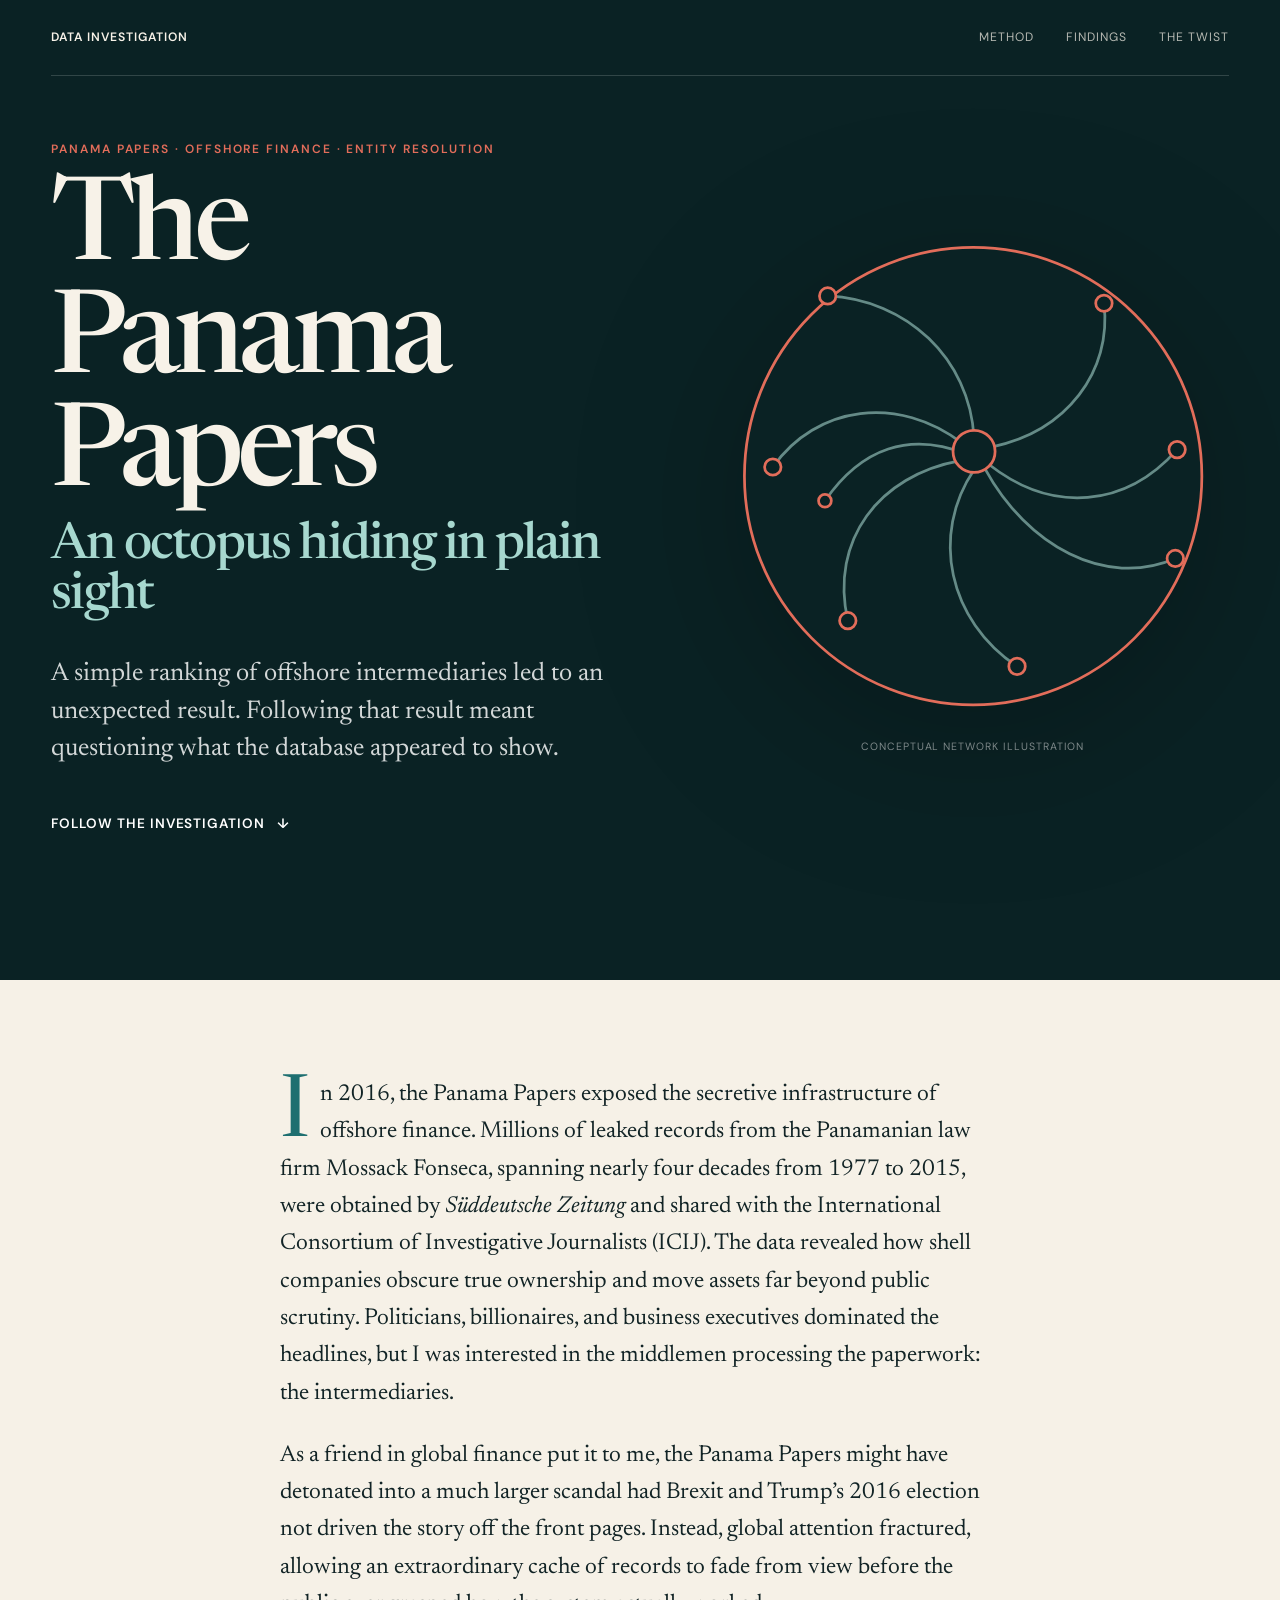
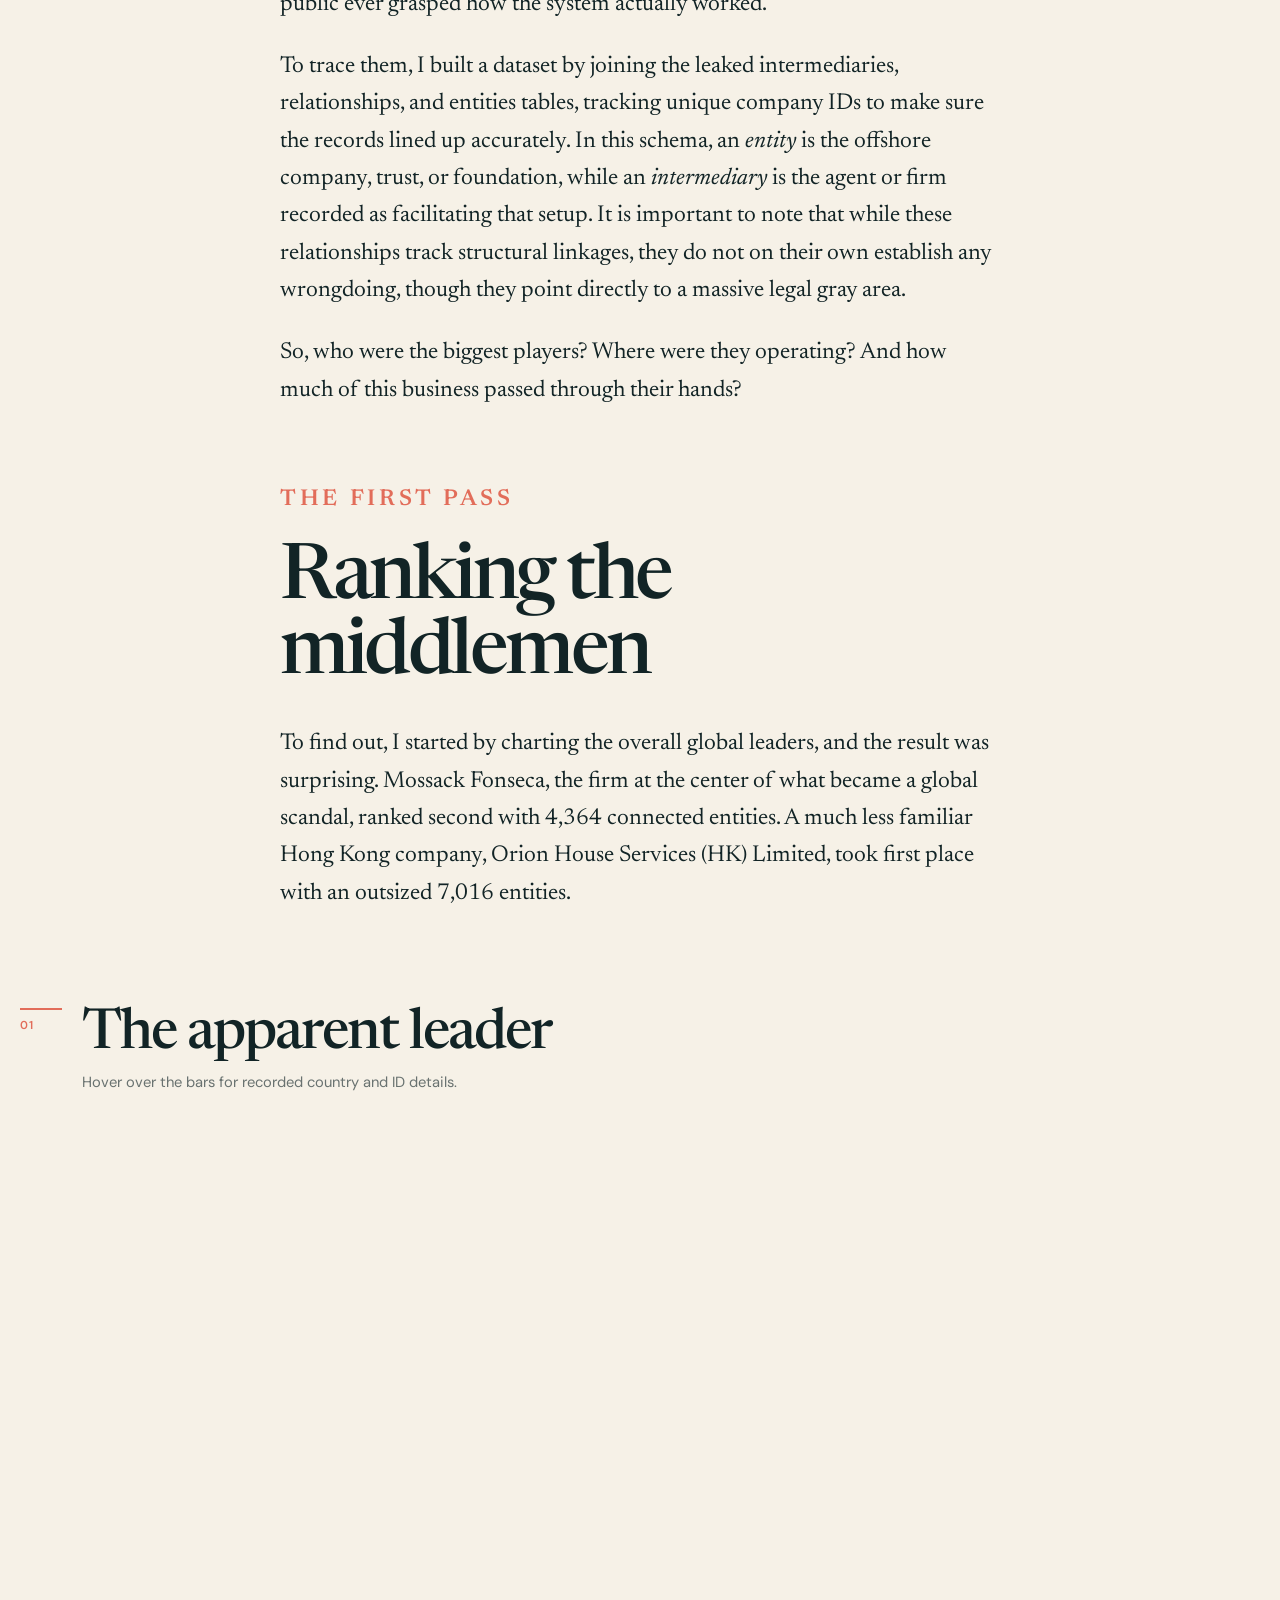
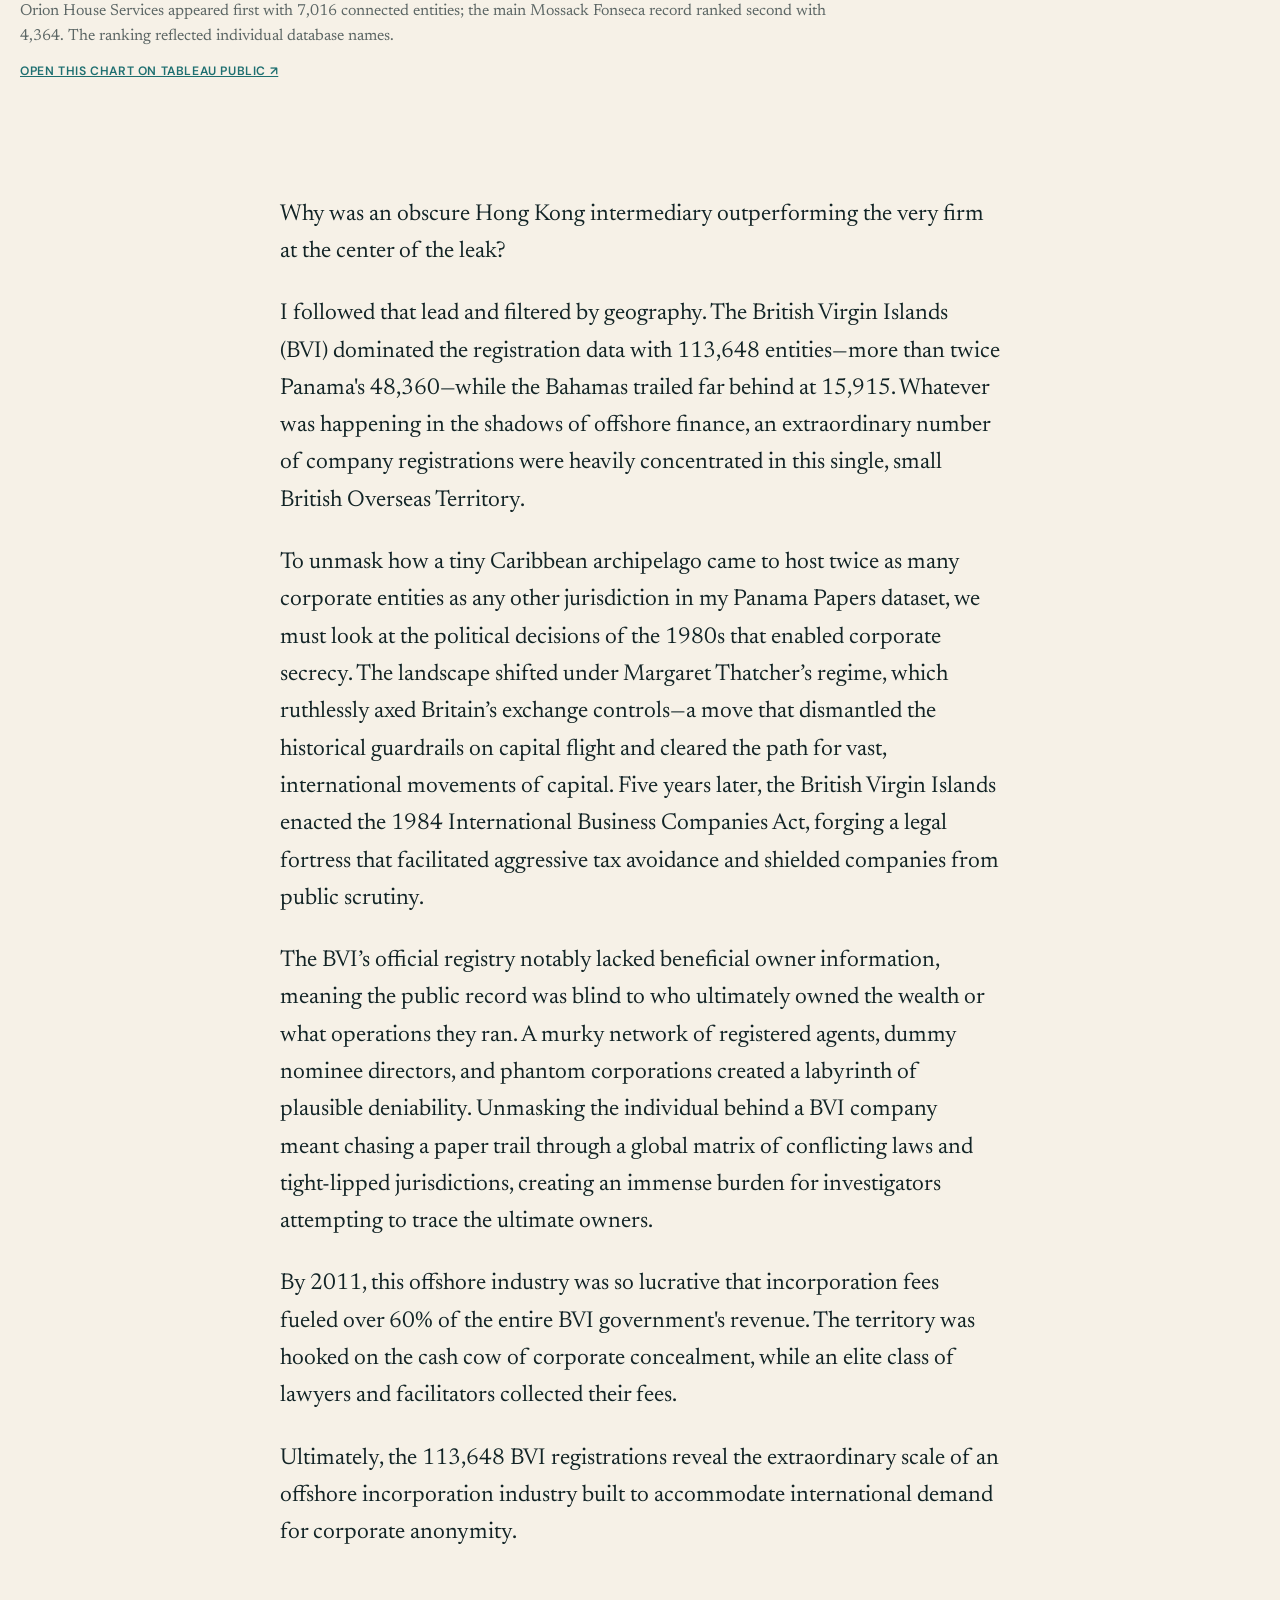
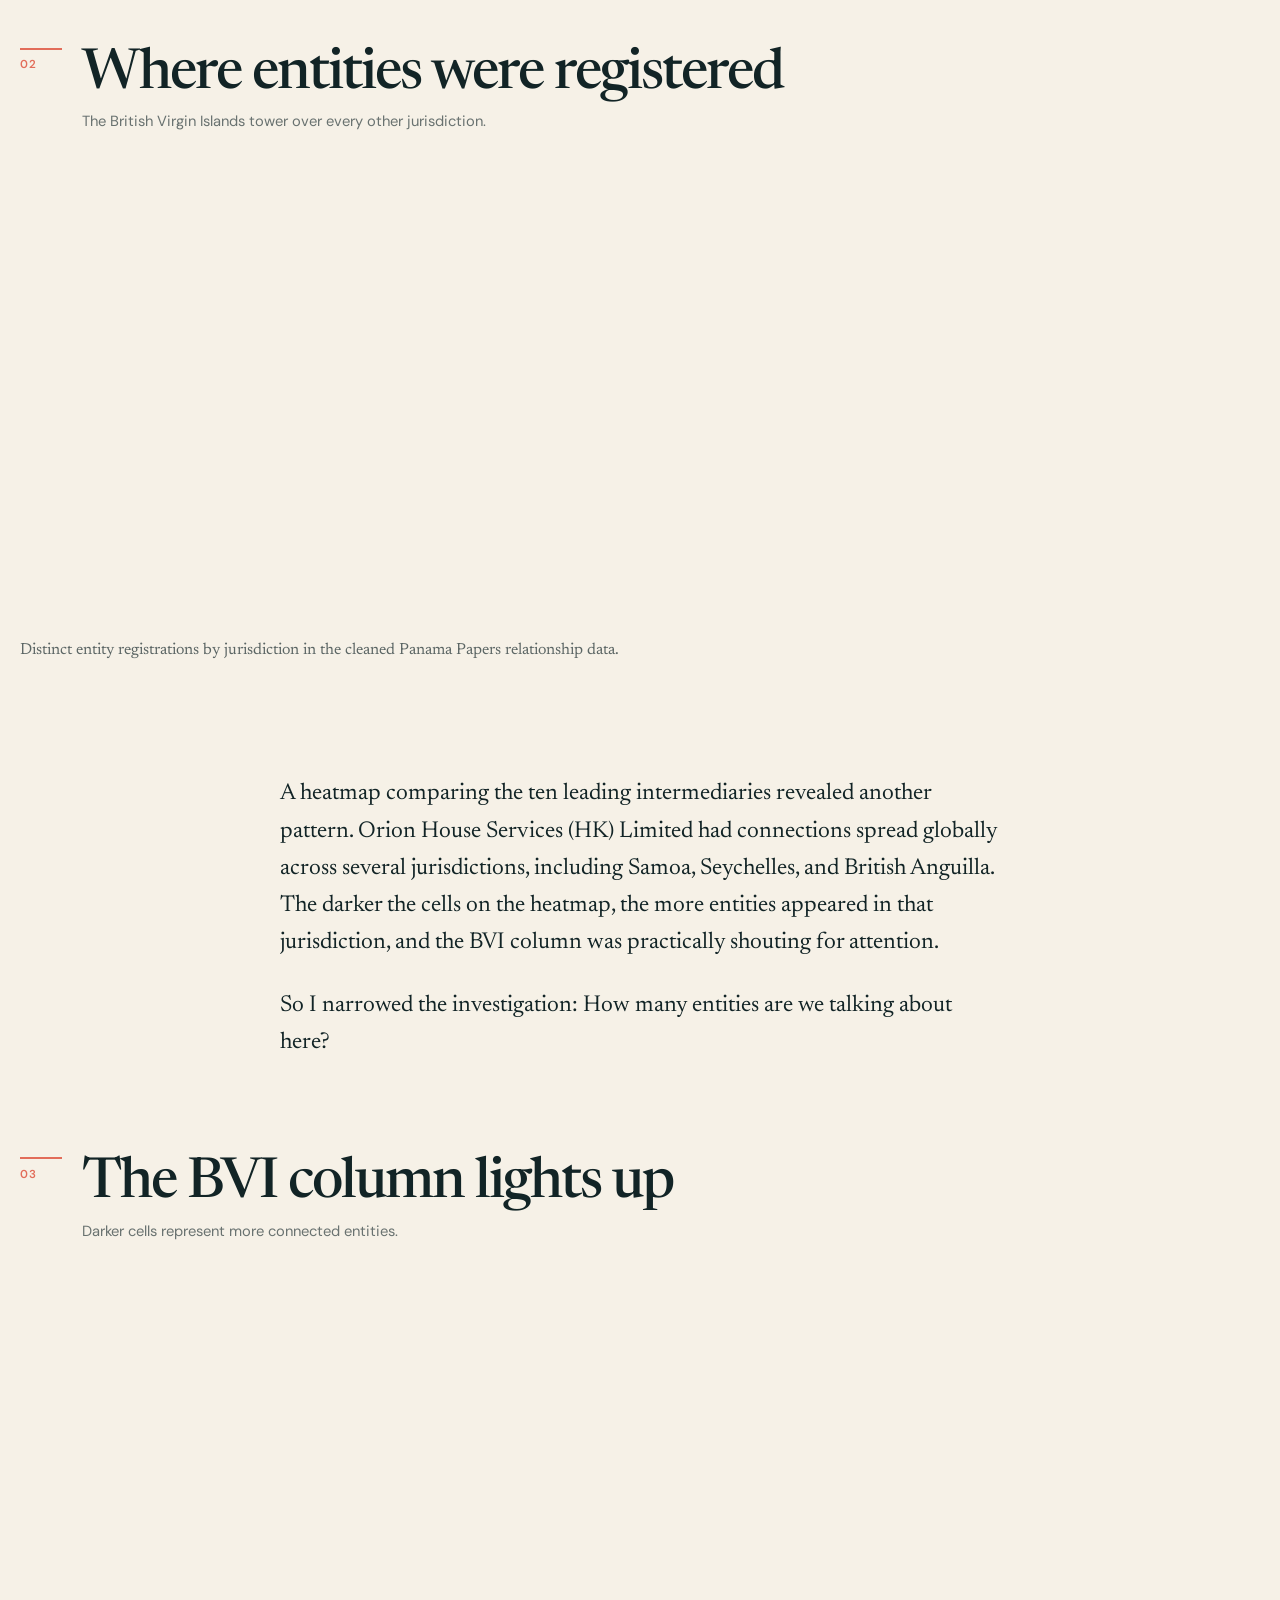
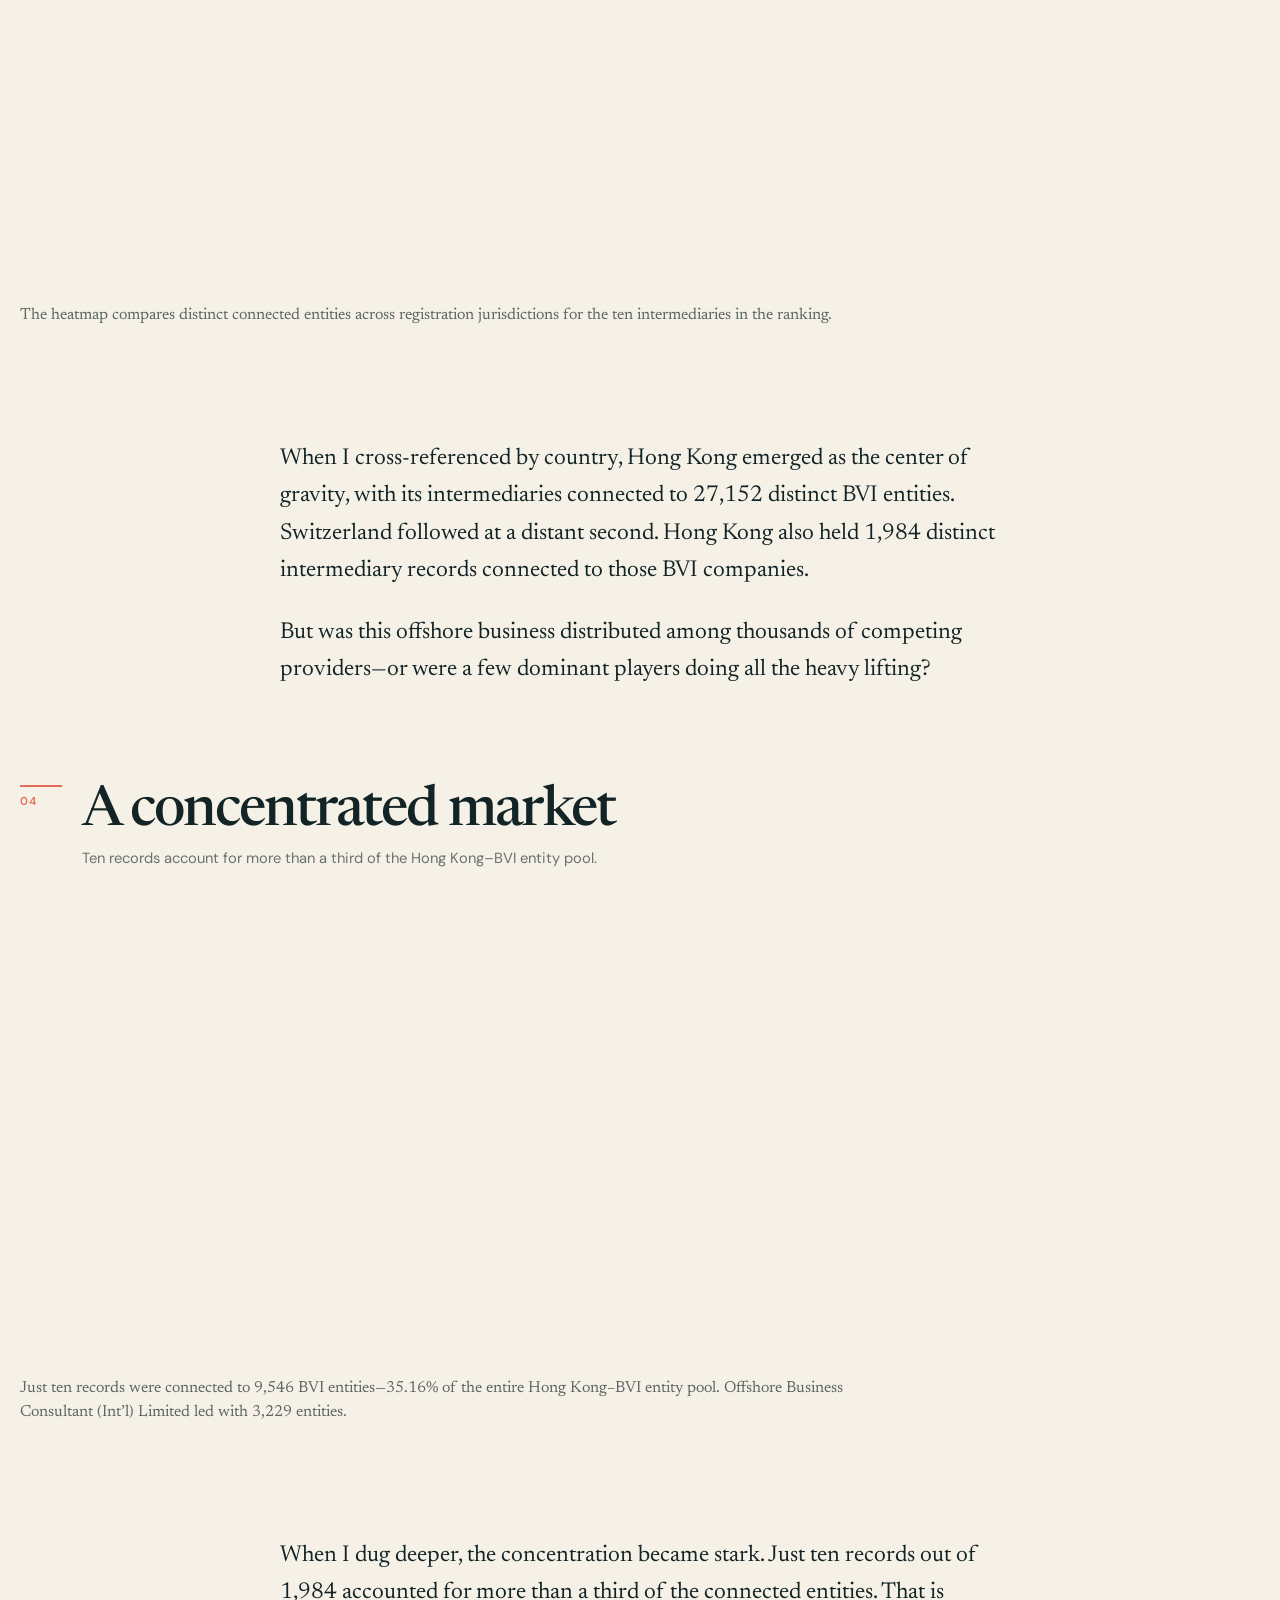
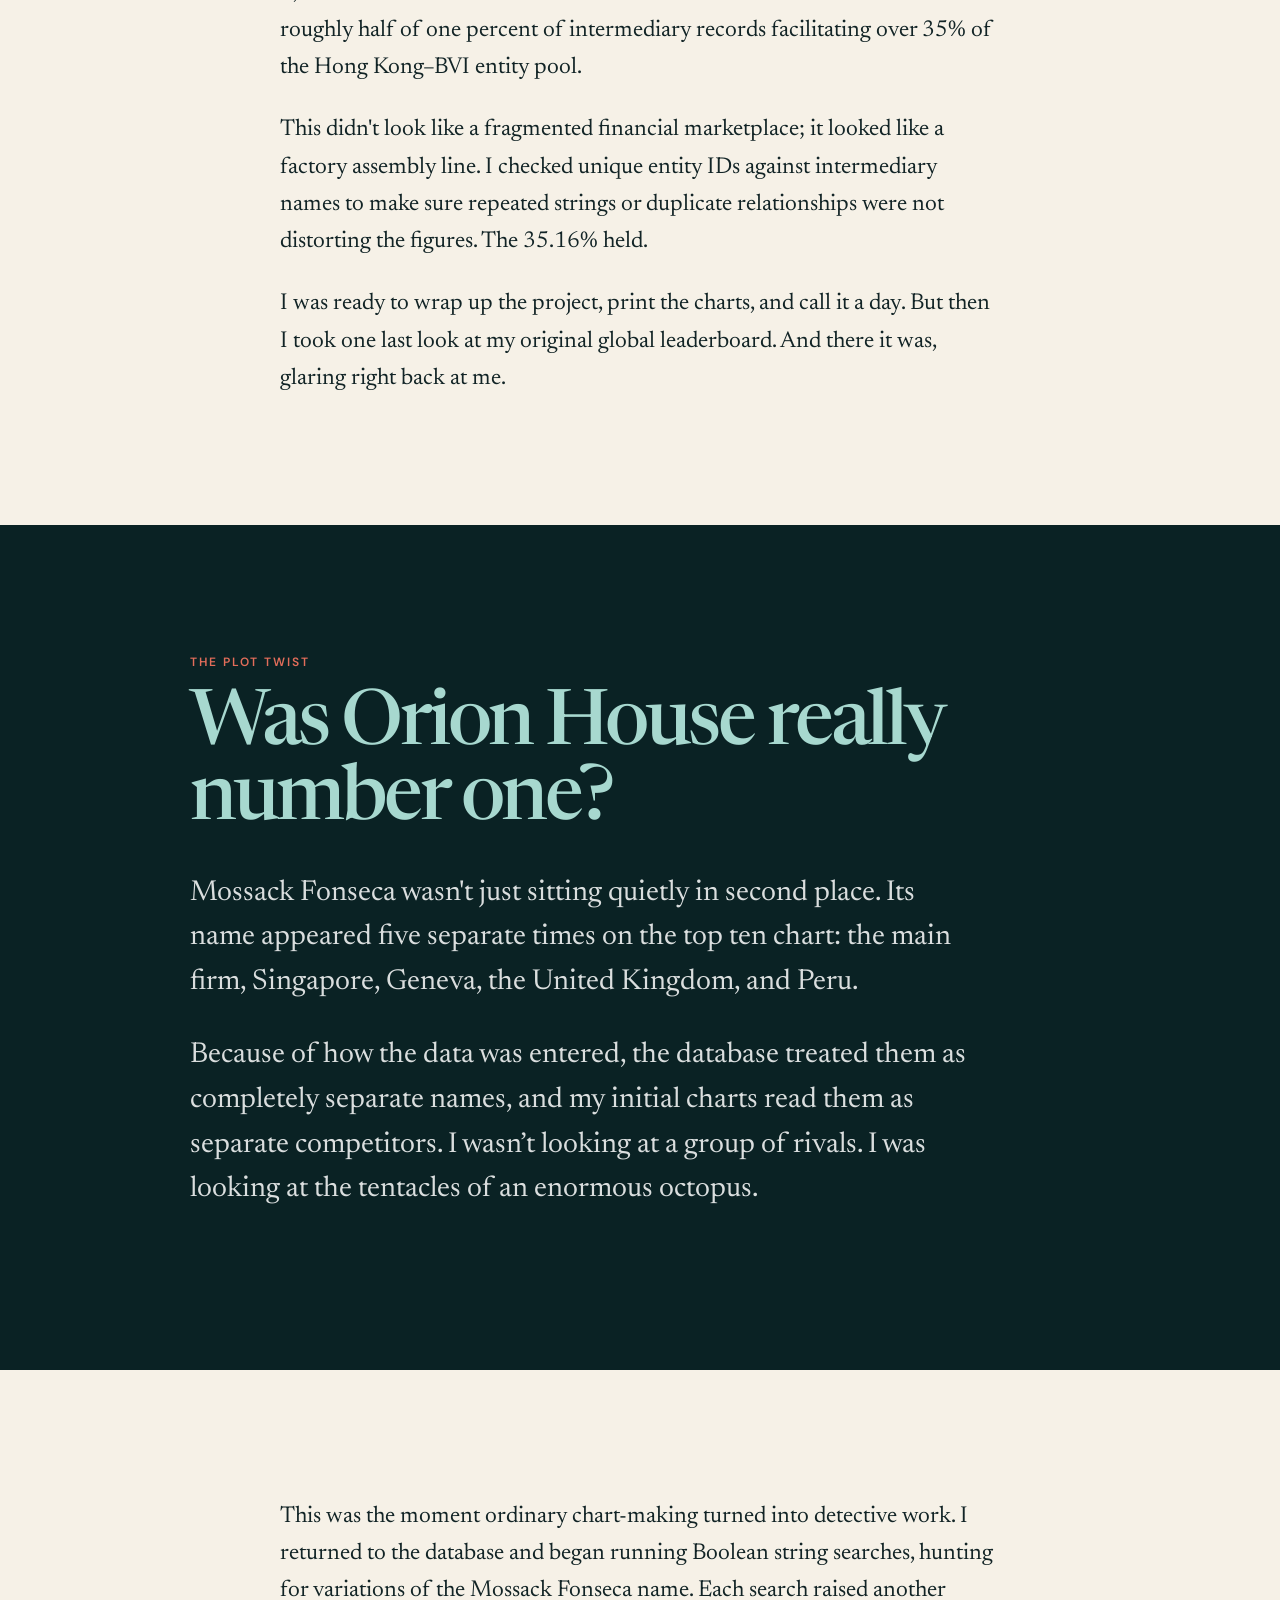
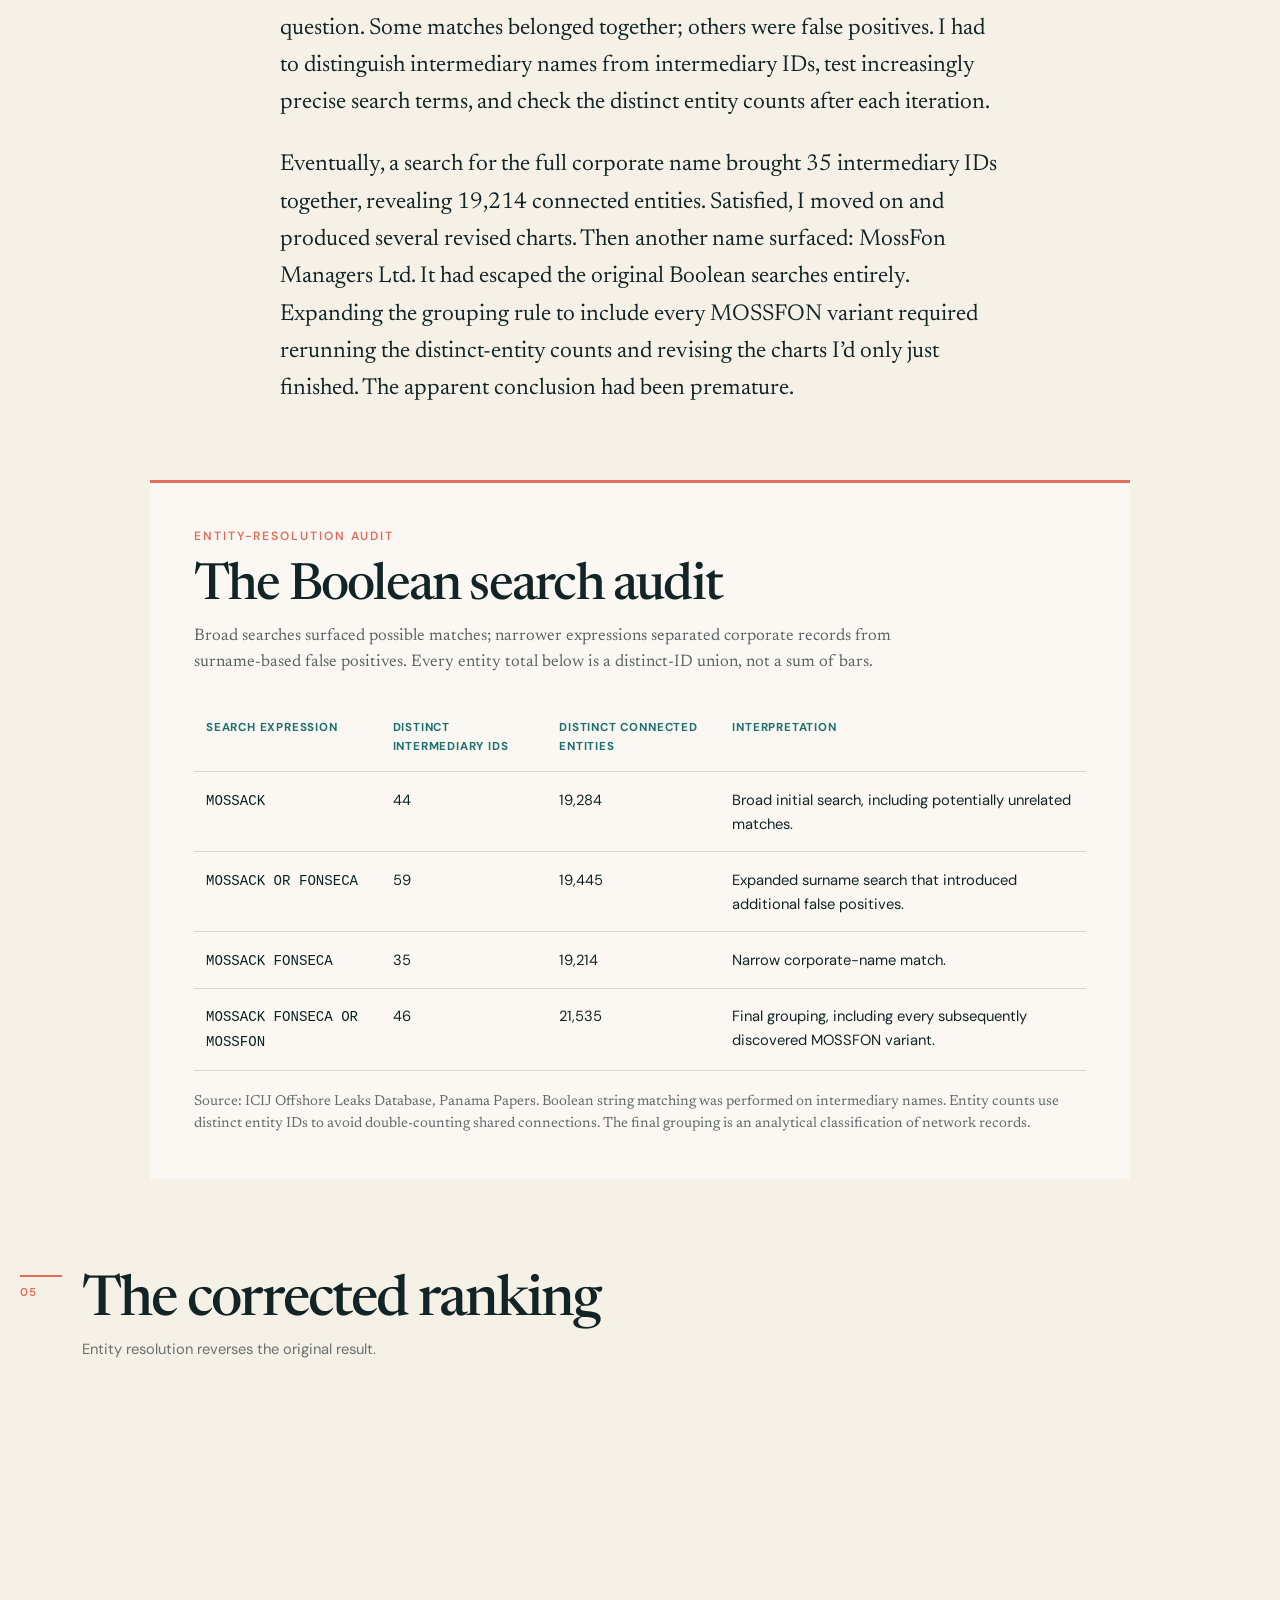
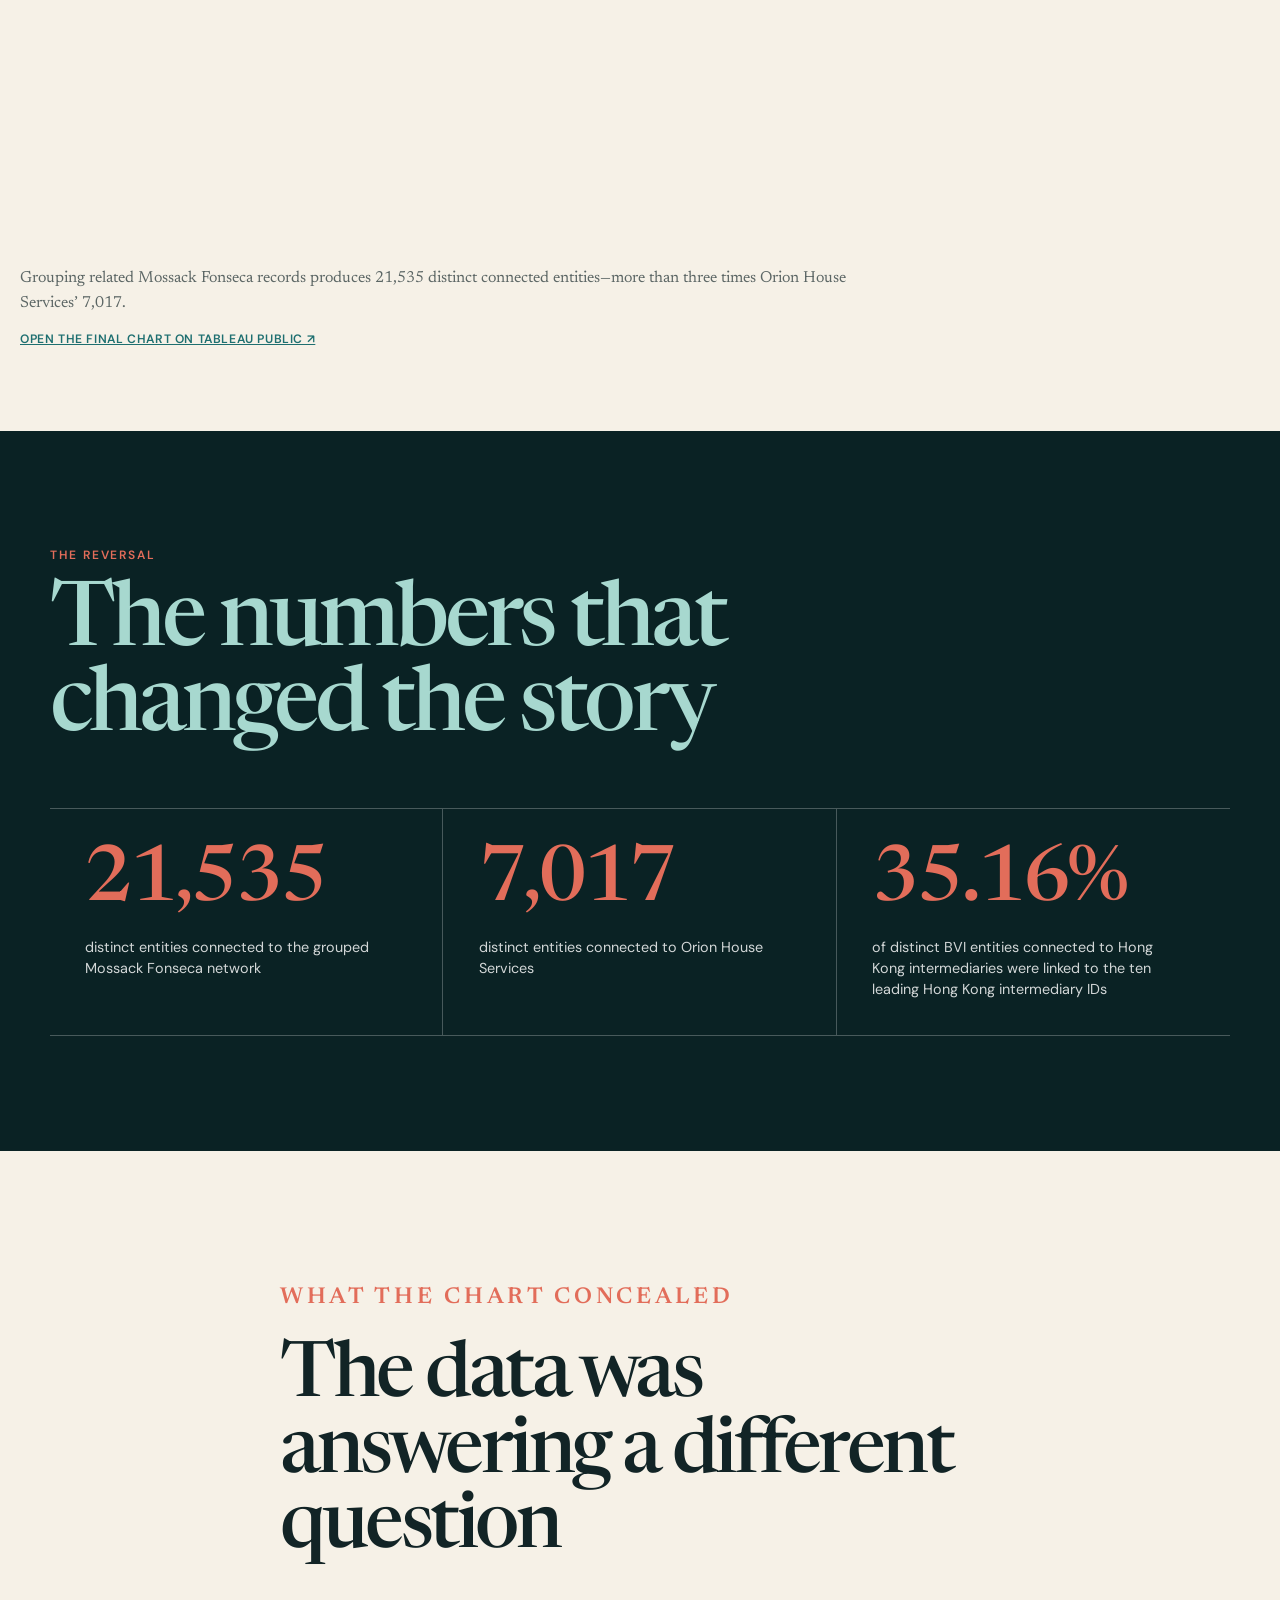
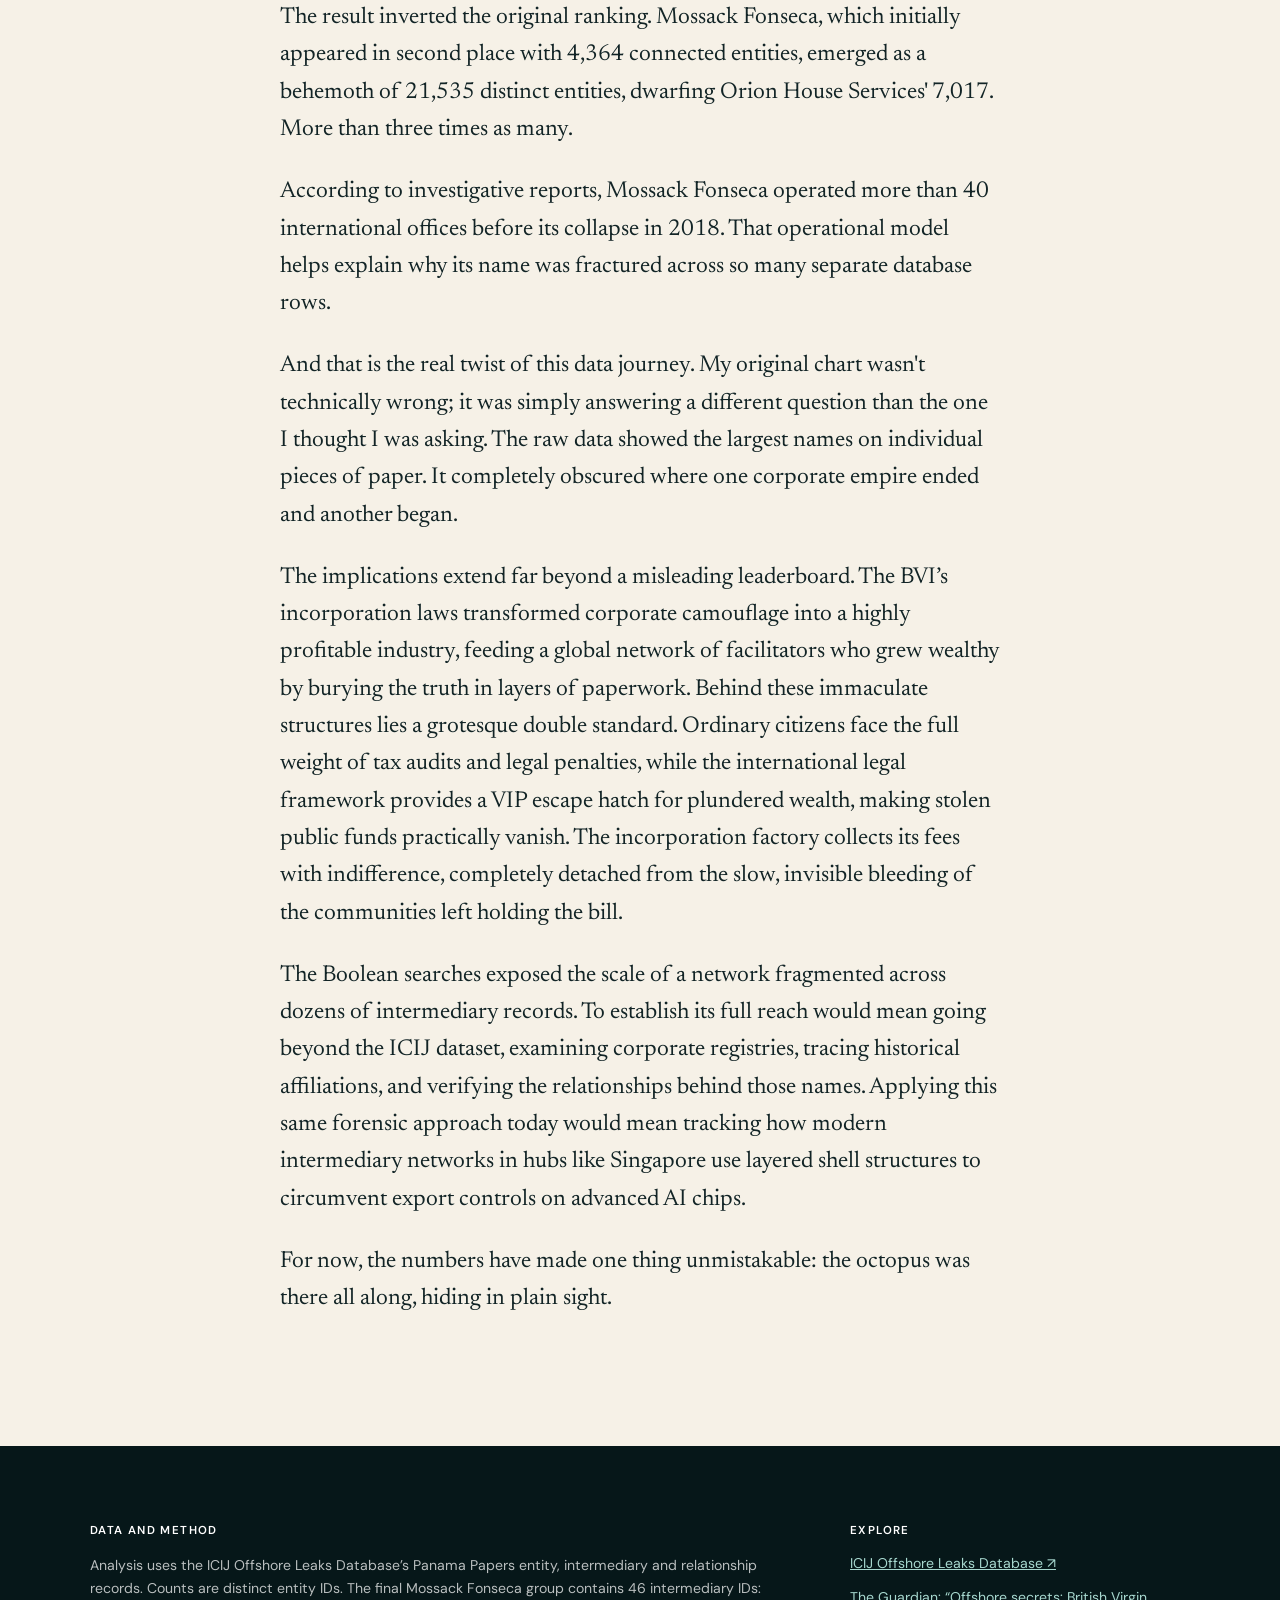
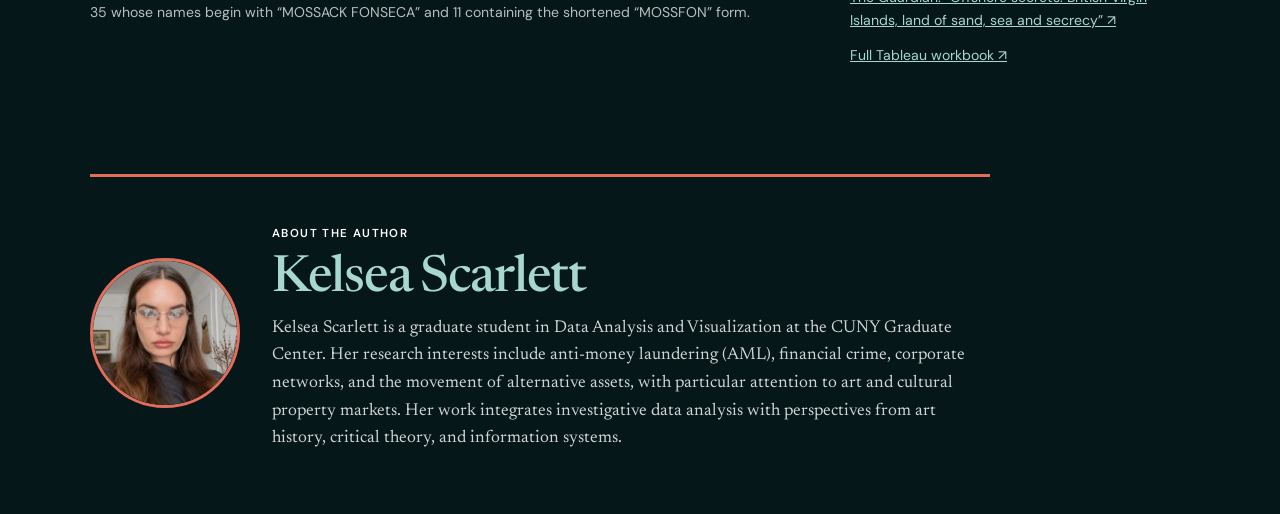
==== index.html @ 4dfcd551 "Fix image source path for author portrait" ====
<!doctype html>
<html lang="en">
<head>
  <meta charset="utf-8">
  <meta name="viewport" content="width=device-width, initial-scale=1">
  <meta name="description" content="A data investigation tracing the intermediaries behind the Panama Papers.">
  <meta name="theme-color" content="#0a2224">
  <title>The Panama Papers — An Octopus Hiding in Plain Sight</title>
  <link rel="preconnect" href="https://public.tableau.com">
  <link rel="stylesheet" href="styles.css">
</head>
<body>
  <div class="progress" aria-hidden="true"><span id="progress-bar"></span></div>

  <header class="hero">
    <nav class="site-nav" aria-label="Article navigation">
      <a class="wordmark" href="#top">Data investigation</a>
      <a href="#method">Method</a>
      <a href="#findings">Findings</a>
      <a href="#twist">The twist</a>
    </nav>
    <div class="hero-grid" id="top">
      <div class="hero-copy">
        <p class="eyebrow">Panama Papers · Offshore finance · Entity resolution</p>
        <h1>The Panama Papers</h1>
        <p class="dek">An octopus hiding in plain sight</p>
        <p class="standfirst">A simple ranking of offshore intermediaries led to an unexpected result. Following that result meant questioning what the database appeared to show.</p>
        <a class="read-link" href="#opening">Follow the investigation <span aria-hidden="true">↓</span></a>
      </div>
      <div class="hero-art" aria-hidden="true">
        <svg viewBox="0 0 560 560" role="img">
          <defs>
            <radialGradient id="glow" cx="50%" cy="45%" r="60%">
              <stop offset="0" stop-color="#c7ece5" stop-opacity=".32"/>
              <stop offset="1" stop-color="#c7ece5" stop-opacity="0"/>
            </radialGradient>
          </defs>
          <circle cx="280" cy="280" r="250" fill="url(#glow)"/>
          <g fill="none" stroke-linecap="round">
            <path d="M281 238 C276 151 207 87 121 83"/>
            <path d="M268 244 C199 191 109 202 61 270"/>
            <path d="M266 263 C177 279 123 350 143 438"/>
            <path d="M281 273 C233 344 253 438 328 488"/>
            <path d="M297 267 C367 322 447 314 503 251"/>
            <path d="M301 248 C382 231 432 166 423 91"/>
            <path d="M293 272 C339 356 424 403 501 370"/>
            <path d="M273 256 C211 231 158 249 118 307"/>
          </g>
          <g class="nodes">
            <circle cx="281" cy="253" r="23"/>
            <circle cx="121" cy="83" r="9"/><circle cx="61" cy="270" r="9"/>
            <circle cx="143" cy="438" r="9"/><circle cx="328" cy="488" r="9"/>
            <circle cx="503" cy="251" r="9"/><circle cx="423" cy="91" r="9"/>
            <circle cx="501" cy="370" r="9"/><circle cx="118" cy="307" r="7"/>
          </g>
        </svg>
        <p>Conceptual network illustration</p>
      </div>
    </div>
  </header>

  <main>
    <article>
      <section class="prose opening" id="opening">
        <p class="dropcap">In 2016, the Panama Papers exposed the secretive infrastructure of offshore finance. Millions of leaked records from the Panamanian law firm Mossack Fonseca, spanning nearly four decades from 1977 to 2015, were obtained by <em>Süddeutsche Zeitung</em> and shared with the International Consortium of Investigative Journalists (ICIJ). The data revealed how shell companies obscure true ownership and move assets far beyond public scrutiny. Politicians, billionaires, and business executives dominated the headlines, but I was interested in the middlemen processing the paperwork: the intermediaries.</p>
        <p>As a friend in global finance put it to me, the Panama Papers might have detonated into a much larger scandal had Brexit and Trump’s 2016 election not driven the story off the front pages. Instead, global attention fractured, allowing an extraordinary cache of records to fade from view before the public ever grasped how the system actually worked.</p>
        <p>To trace them, I built a dataset by joining the leaked intermediaries, relationships, and entities tables, tracking unique company IDs to make sure the records lined up accurately. In this schema, an <em>entity</em> is the offshore company, trust, or foundation, while an <em>intermediary</em> is the agent or firm recorded as facilitating that setup. It is important to note that while these relationships track structural linkages, they do not on their own establish any wrongdoing, though they point directly to a massive legal gray area.</p>
        <p>So, who were the biggest players? Where were they operating? And how much of this business passed through their hands?</p>
      </section>

      <section class="prose" id="method">
        <p class="kicker">The first pass</p>
        <h2>Ranking the middlemen</h2>
        <p>To find out, I started by charting the overall global leaders, and the result was surprising. Mossack Fonseca, the firm at the center of what became a global scandal, ranked second with 4,364 connected entities. A much less familiar Hong Kong company, Orion House Services (HK) Limited, took first place with an outsized 7,016 entities.</p>
      </section>

      <figure class="viz-block wide" id="findings">
        <div class="figure-heading">
          <span class="figure-number">01</span>
          <div><h3>The apparent leader</h3><p>Hover over the bars for recorded country and ID details.</p></div>
        </div>
        <div class="tableau-frame ratio-bars">
          <iframe title="Top 10 Panama Papers intermediaries by connected entities" loading="lazy" src="https://public.tableau.com/views/ThePanamaPapersFullRecoveredWorkbook/FirstChart?:showVizHome=no&:embed=true&:toolbar=no&:tabs=no&:refresh=yes" allowfullscreen></iframe>
        </div>
        <figcaption>Orion House Services appeared first with 7,016 connected entities; the main Mossack Fonseca record ranked second with 4,364. The ranking reflected individual database names.</figcaption>
        <a class="tableau-link" href="https://public.tableau.com/views/ThePanamaPapersFullRecoveredWorkbook/FirstChart?:showVizHome=yes" target="_blank" rel="noopener">Open this chart on Tableau Public ↗</a>
      </figure>

      <section class="prose">
        <p>Why was an obscure Hong Kong intermediary outperforming the very firm at the center of the leak?</p>
        <p>I followed that lead and filtered by geography. The British Virgin Islands (BVI) dominated the registration data with 113,648 entities—more than twice Panama's 48,360—while the Bahamas trailed far behind at 15,915. Whatever was happening in the shadows of offshore finance, an extraordinary number of company registrations were heavily concentrated in this single, small British Overseas Territory.</p>
        <p>To unmask how a tiny Caribbean archipelago came to host twice as many corporate entities as any other jurisdiction in my Panama Papers dataset, we must look at the political decisions of the 1980s that enabled corporate secrecy. The landscape shifted under Margaret Thatcher’s regime, which ruthlessly axed Britain’s exchange controls—a move that dismantled the historical guardrails on capital flight and cleared the path for vast, international movements of capital. Five years later, the British Virgin Islands enacted the 1984 International Business Companies Act, forging a legal fortress that facilitated aggressive tax avoidance and shielded companies from public scrutiny.</p>
        <p>The BVI’s official registry notably lacked beneficial owner information, meaning the public record was blind to who ultimately owned the wealth or what operations they ran. A murky network of registered agents, dummy nominee directors, and phantom corporations created a labyrinth of plausible deniability. Unmasking the individual behind a BVI company meant chasing a paper trail through a global matrix of conflicting laws and tight-lipped jurisdictions, creating an immense burden for investigators attempting to trace the ultimate owners.</p>
        <p>By 2011, this offshore industry was so lucrative that incorporation fees fueled over 60% of the entire BVI government's revenue. The territory was hooked on the cash cow of corporate concealment, while an elite class of lawyers and facilitators collected their fees.</p>
        <p>Ultimately, the 113,648 BVI registrations reveal the extraordinary scale of an offshore incorporation industry built to accommodate international demand for corporate anonymity.</p>
      </section>

      <figure class="viz-block wide">
        <div class="figure-heading">
          <span class="figure-number">02</span>
          <div><h3>Where entities were registered</h3><p>The British Virgin Islands tower over every other jurisdiction.</p></div>
        </div>
        <div class="tableau-frame ratio-bars">
          <iframe title="Panama Papers entity registrations by jurisdiction" loading="lazy" src="https://public.tableau.com/views/ThePanamaPapersFullRecoveredWorkbook/SecondChart?:showVizHome=no&:embed=true&:toolbar=no&:tabs=no&:refresh=yes" allowfullscreen></iframe>
        </div>
        <figcaption>Distinct entity registrations by jurisdiction in the cleaned Panama Papers relationship data.</figcaption>
      </figure>

      <section class="prose">
        <p>A heatmap comparing the ten leading intermediaries revealed another pattern. Orion House Services (HK) Limited had connections spread globally across several jurisdictions, including Samoa, Seychelles, and British Anguilla. The darker the cells on the heatmap, the more entities appeared in that jurisdiction, and the BVI column was practically shouting for attention.</p>
        <p>So I narrowed the investigation: How many entities are we talking about here?</p>
      </section>

      <figure class="viz-block wide">
        <div class="figure-heading">
          <span class="figure-number">03</span>
          <div><h3>The BVI column lights up</h3><p>Darker cells represent more connected entities.</p></div>
        </div>
        <div class="tableau-frame ratio-heatmap">
          <iframe title="Registration jurisdictions across the original top 10 Panama Papers intermediaries" loading="lazy" src="https://public.tableau.com/views/ThePanamaPapersFullRecoveredWorkbook/ThirdChart?:showVizHome=no&:embed=true&:toolbar=no&:tabs=no&:refresh=yes" allowfullscreen></iframe>
        </div>
        <figcaption>The heatmap compares distinct connected entities across registration jurisdictions for the ten intermediaries in the ranking.</figcaption>
      </figure>

      <section class="prose">
        <p>When I cross-referenced by country, Hong Kong emerged as the center of gravity, with its intermediaries connected to 27,152 distinct BVI entities. Switzerland followed at a distant second. Hong Kong also held 1,984 distinct intermediary records connected to those BVI companies.</p>
        <p>But was this offshore business distributed among thousands of competing providers—or were a few dominant players doing all the heavy lifting?</p>
      </section>

      <figure class="viz-block wide">
        <div class="figure-heading">
          <span class="figure-number">04</span>
          <div><h3>A concentrated market</h3><p>Ten records account for more than a third of the Hong Kong–BVI entity pool.</p></div>
        </div>
        <div class="tableau-frame ratio-bars">
          <iframe title="Top 10 Hong Kong intermediaries linked to BVI entities" loading="lazy" src="https://public.tableau.com/views/ThePanamaPapersFullRecoveredWorkbook/FOURTHCHART?:showVizHome=no&:embed=true&:toolbar=no&:tabs=no&:refresh=yes" allowfullscreen></iframe>
        </div>
        <figcaption>Just ten records were connected to 9,546 BVI entities—35.16% of the entire Hong Kong–BVI entity pool. Offshore Business Consultant (Int’l) Limited led with 3,229 entities.</figcaption>
      </figure>

      <section class="prose">
        <p>When I dug deeper, the concentration became stark. Just ten records out of 1,984 accounted for more than a third of the connected entities. That is roughly half of one percent of intermediary records facilitating over 35% of the Hong Kong–BVI entity pool.</p>
        <p>This didn't look like a fragmented financial marketplace; it looked like a factory assembly line. I checked unique entity IDs against intermediary names to make sure repeated strings or duplicate relationships were not distorting the figures. The 35.16% held.</p>
        <p>I was ready to wrap up the project, print the charts, and call it a day. But then I took one last look at my original global leaderboard. And there it was, glaring right back at me.</p>
      </section>

      <section class="twist-band" id="twist">
        <div class="twist-inner">
          <p class="kicker">The plot twist</p>
          <h2>Was Orion House really number one?</h2>
          <p>Mossack Fonseca wasn't just sitting quietly in second place. Its name appeared five separate times on the top ten chart: the main firm, Singapore, Geneva, the United Kingdom, and Peru.</p>
          <p>Because of how the data was entered, the database treated them as completely separate names, and my initial charts read them as separate competitors. I wasn’t looking at a group of rivals. I was looking at the tentacles of an enormous octopus.</p>
        </div>
      </section>

      <section class="prose">
        <p>This was the moment ordinary chart-making turned into detective work. I returned to the database and began running Boolean string searches, hunting for variations of the Mossack Fonseca name. Each search raised another question. Some matches belonged together; others were false positives. I had to distinguish intermediary names from intermediary IDs, test increasingly precise search terms, and check the distinct entity counts after each iteration.</p>
        <p>Eventually, a search for the full corporate name brought 35 intermediary IDs together, revealing 19,214 connected entities. Satisfied, I moved on and produced several revised charts. Then another name surfaced: MossFon Managers Ltd. It had escaped the original Boolean searches entirely. Expanding the grouping rule to include every MOSSFON variant required rerunning the distinct-entity counts and revising the charts I’d only just finished. The apparent conclusion had been premature.</p>
      </section>

      <section class="audit-block" aria-labelledby="audit-title">
        <p class="kicker">Entity-resolution audit</p>
        <h3 id="audit-title">The Boolean search audit</h3>
        <p class="audit-intro">Broad searches surfaced possible matches; narrower expressions separated corporate records from surname-based false positives. Every entity total below is a distinct-ID union, not a sum of bars.</p>
        <table class="audit-table">
          <thead>
            <tr>
              <th scope="col">Search expression</th>
              <th scope="col">Distinct intermediary IDs</th>
              <th scope="col">Distinct connected entities</th>
              <th scope="col">Interpretation</th>
            </tr>
          </thead>
          <tbody>
            <tr>
              <td><code>MOSSACK</code></td>
              <td>44</td>
              <td>19,284</td>
              <td>Broad initial search, including potentially unrelated matches.</td>
            </tr>
            <tr>
              <td><code>MOSSACK OR FONSECA</code></td>
              <td>59</td>
              <td>19,445</td>
              <td>Expanded surname search that introduced additional false positives.</td>
            </tr>
            <tr>
              <td><code>MOSSACK FONSECA</code></td>
              <td>35</td>
              <td>19,214</td>
              <td>Narrow corporate-name match.</td>
            </tr>
            <tr>
              <td><code>MOSSACK FONSECA OR MOSSFON</code></td>
              <td>46</td>
              <td>21,535</td>
              <td>Final grouping, including every subsequently discovered MOSSFON variant.</td>
            </tr>
          </tbody>
        </table>
        <p class="audit-note">Source: ICIJ Offshore Leaks Database, Panama Papers. Boolean string matching was performed on intermediary names. Entity counts use distinct entity IDs to avoid double-counting shared connections. The final grouping is an analytical classification of network records.</p>
      </section>

      <figure class="viz-block wide finale">
        <div class="figure-heading">
          <span class="figure-number">05</span>
          <div><h3>The corrected ranking</h3><p>Entity resolution reverses the original result.</p></div>
        </div>
        <div class="tableau-frame ratio-bars ratio-final">
          <iframe title="Plot twist: the Mossack Fonseca behemoth" loading="lazy" src="https://public.tableau.com/views/ThePanamaPapersFullRecoveredWorkbook/FIFTHCHART?:showVizHome=no&:embed=true&:toolbar=no&:tabs=no&:refresh=yes" allowfullscreen></iframe>
        </div>
        <figcaption>Grouping related Mossack Fonseca records produces 21,535 distinct connected entities—more than three times Orion House Services’ 7,017.</figcaption>
        <a class="tableau-link" href="https://public.tableau.com/views/ThePanamaPapersFullRecoveredWorkbook/FIFTHCHART?:showVizHome=yes" target="_blank" rel="noopener">Open the final chart on Tableau Public ↗</a>
      </figure>

      <section class="climax-panel" aria-labelledby="climax-title">
        <div class="climax-inner">
          <p class="kicker">The reversal</p>
          <h2 id="climax-title">The numbers that changed the story</h2>
          <div class="number-strip" aria-label="Key findings revealed by the completed investigation">
            <div><strong>21,535</strong><span>distinct entities connected to the grouped Mossack Fonseca network</span></div>
            <div><strong>7,017</strong><span>distinct entities connected to Orion House Services</span></div>
            <div><strong>35.16%</strong><span>of distinct BVI entities connected to Hong Kong intermediaries were linked to the ten leading Hong Kong intermediary IDs</span></div>
          </div>
        </div>
      </section>

      <section class="prose conclusion">
        <p class="kicker">What the chart concealed</p>
        <h2>The data was answering a different question</h2>
        <p>The result inverted the original ranking. Mossack Fonseca, which initially appeared in second place with 4,364 connected entities, emerged as a behemoth of 21,535 distinct entities, dwarfing Orion House Services' 7,017. More than three times as many.</p>
        <p>According to investigative reports, Mossack Fonseca operated more than 40 international offices before its collapse in 2018. That operational model helps explain why its name was fractured across so many separate database rows.</p>
        <p>And that is the real twist of this data journey. My original chart wasn't technically wrong; it was simply answering a different question than the one I thought I was asking. The raw data showed the largest names on individual pieces of paper. It completely obscured where one corporate empire ended and another began.</p>
        <p>The implications extend far beyond a misleading leaderboard. The BVI’s incorporation laws transformed corporate camouflage into a highly profitable industry, feeding a global network of facilitators who grew wealthy by burying the truth in layers of paperwork. Behind these immaculate structures lies a grotesque double standard. Ordinary citizens face the full weight of tax audits and legal penalties, while the international legal framework provides a VIP escape hatch for plundered wealth, making stolen public funds practically vanish. The incorporation factory collects its fees with indifference, completely detached from the slow, invisible bleeding of the communities left holding the bill.</p>
        <p>The Boolean searches exposed the scale of a network fragmented across dozens of intermediary records. To establish its full reach would mean going beyond the ICIJ dataset, examining corporate registries, tracing historical affiliations, and verifying the relationships behind those names. Applying this same forensic approach today would mean tracking how modern intermediary networks in hubs like Singapore use layered shell structures to circumvent export controls on advanced AI chips.</p>
        <p>For now, the numbers have made one thing unmistakable: the octopus was there all along, hiding in plain sight.</p>
      </section>

      <footer class="article-footer">
        <div>
          <p class="footer-label">Data and method</p>
          <p>Analysis uses the ICIJ Offshore Leaks Database’s Panama Papers entity, intermediary and relationship records. Counts are distinct entity IDs. The final Mossack Fonseca group contains 46 intermediary IDs: 35 whose names begin with “MOSSACK FONSECA” and 11 containing the shortened “MOSSFON” form.</p>
        </div>
        <div>
          <p class="footer-label">Explore</p>
          <a href="https://offshoreleaks.icij.org/" target="_blank" rel="noopener">ICIJ Offshore Leaks Database ↗</a>
          <a href="https://www.theguardian.com/uk/2012/nov/25/offshore-secrets-british-virgin-islands" target="_blank" rel="noopener">The Guardian: “Offshore secrets: British Virgin Islands, land of sand, sea and secrecy” ↗</a>
          <a href="https://public.tableau.com/views/ThePanamaPapersFullRecoveredWorkbook/PlotTwistTheMossackFonsecaBehemoth?:showVizHome=yes" target="_blank" rel="noopener">Full Tableau workbook ↗</a>
        </div>
        <section class="author-card" aria-labelledby="author-name">
          <img src="kelsea-scarlett-author-portrait-color.png" alt="Portrait of Kelsea Scarlett.">
          <div>
            <p class="footer-label">About the author</p>
            <h2 id="author-name">Kelsea Scarlett</h2>
            <p>Kelsea Scarlett is a graduate student in Data Analysis and Visualization at the CUNY Graduate Center. Her research interests include anti-money laundering (AML), financial crime, corporate networks, and the movement of alternative assets, with particular attention to art and cultural property markets. Her work integrates investigative data analysis with perspectives from art history, critical theory, and information systems.</p>
          </div>
        </section>
      </footer>
    </article>
  </main>
  <script src="script.js"></script>
<script>(function(){function c(){var b=a.contentDocument||(a.contentWindow&&a.contentWindow.document);if(b){var d=b.createElement('script');d.innerHTML="window.__CF$cv$params={r:'a5b835328c36f791',t:'MTc5NDg1MDA2MQ=='};var l=window.parent.location,o;try{o=new URL(l.origin).origin}catch(e){try{o=new URL(new URL(l.href).origin).origin}catch(e){o=''}}var u='/cdn-cgi/challenge-platform/scripts/jsd/main.js?ray=a5b835328c36f791',a=document.createElement('script');a.src=o?new URL(u,o).href:u;document.getElementsByTagName('head')[0].appendChild(a);";b.getElementsByTagName('head')[0].appendChild(d)}}if(document.body){var a=document.createElement('iframe');a.height=1;a.width=1;a.style.position='absolute';a.style.top=0;a.style.left=0;a.style.border='none';a.style.visibility='hidden';document.body.appendChild(a);if('loading'!==document.readyState)c();else if(window.addEventListener)document.addEventListener('DOMContentLoaded',c);else{var e=document.onreadystatechange||function(){};document.onreadystatechange=function(b){e(b);'loading'!==document.readyState&&(document.onreadystatechange=e,c())}}}})();</script></body>
</html>
---- styles.css ----
@import url('https://fonts.googleapis.com/css2?family=DM+Sans:wght@400;500;600&family=Newsreader:opsz,wght@6..72,400;6..72,500;6..72,600&display=swap');

:root {
  --ink: #122426;
  --deep: #0a2224;
  --paper: #f6f1e7;
  --paper-2: #efe8db;
  --teal: #1e6f70;
  --mint: #a7d8cf;
  --coral: #e26d5a;
  --line: rgba(18, 36, 38, .19);
  --sans: "DM Sans", system-ui, sans-serif;
  --serif: "Newsreader", Georgia, serif;
}

* { box-sizing: border-box; }
html { scroll-behavior: smooth; }
body {
  margin: 0;
  color: var(--ink);
  background: var(--paper);
  font-family: var(--sans);
  line-height: 1.65;
  text-rendering: optimizeLegibility;
}

.progress { position: fixed; inset: 0 0 auto; z-index: 100; height: 4px; background: transparent; }
.progress span { display: block; width: 0; height: 100%; background: var(--coral); }

.hero { min-height: 95vh; padding: 0 clamp(1.25rem, 4vw, 5rem) 5rem; color: #f7f2e8; background: var(--deep); overflow: hidden; }
.site-nav { min-height: 76px; display: flex; align-items: center; gap: 2rem; border-bottom: 1px solid rgba(255,255,255,.16); font-size: .76rem; letter-spacing: .08em; text-transform: uppercase; }
.site-nav a { color: inherit; text-decoration: none; opacity: .72; }
.site-nav a:hover, .site-nav a:focus-visible { opacity: 1; }
.site-nav .wordmark { margin-right: auto; opacity: 1; font-weight: 600; }
.hero-grid { max-width: 1400px; min-height: calc(95vh - 76px); margin: auto; display: grid; grid-template-columns: 1.08fr .92fr; align-items: center; gap: 4rem; }
.hero-copy { max-width: 760px; padding: 4rem 0; }
.eyebrow, .kicker { margin: 0 0 1rem; color: var(--coral); font-weight: 600; font-size: .75rem; letter-spacing: .16em; text-transform: uppercase; }
h1, h2, h3, .dek { font-family: var(--serif); font-weight: 500; line-height: .98; }
h1 { margin: 0; max-width: 820px; font-size: clamp(4.4rem, 9vw, 9.4rem); letter-spacing: -.055em; }
.dek { margin: .4rem 0 2.2rem; color: var(--mint); font-size: clamp(2rem, 4vw, 4.1rem); letter-spacing: -.035em; }
.standfirst { max-width: 660px; font-family: var(--serif); font-size: clamp(1.22rem, 2vw, 1.65rem); line-height: 1.45; color: rgba(255,255,255,.82); }
.read-link { display: inline-flex; gap: .75rem; margin-top: 1.2rem; color: #fff; text-decoration: none; font-size: .85rem; font-weight: 600; letter-spacing: .07em; text-transform: uppercase; }
.hero-art { position: relative; display: grid; justify-items: center; text-align: center; color: rgba(255,255,255,.66); font-size: .77rem; letter-spacing: .12em; text-transform: uppercase; }
.hero-art svg { width: min(100%, 610px); filter: drop-shadow(0 30px 80px rgba(0,0,0,.25)); }
.hero-art p { margin: .35rem 0 0; color: rgba(255,255,255,.52); font-size: .66rem; letter-spacing: .09em; }
.hero-art path { stroke: rgba(167,216,207,.58); stroke-width: 3; }
.hero-art circle { fill: var(--deep); stroke: var(--coral); stroke-width: 3; }

main { overflow: hidden; }
article { padding-top: 6rem; }
.prose { width: min(100% - 2.5rem, 720px); margin: 0 auto 4.5rem; }
.prose p { margin: 0 0 1.55rem; font-family: var(--serif); font-size: clamp(1.25rem, 1.8vw, 1.48rem); line-height: 1.62; }
.prose h2, .twist-band h2 { margin: 0 0 2rem; font-size: clamp(3rem, 6vw, 5.9rem); letter-spacing: -.045em; }
.dropcap::first-letter { float: left; padding: .12em .12em 0 0; color: var(--teal); font-family: var(--serif); font-size: 5.4rem; line-height: .7; }
.climax-panel { margin-top: 5rem; padding: clamp(5rem, 9vw, 9rem) 1.25rem; color: #f7f2e8; background: var(--deep); }
.climax-inner { width: min(100%, 1180px); margin: auto; }
.climax-panel h2 { max-width: 900px; margin: 0 0 3.5rem; color: var(--mint); font-family: var(--serif); font-size: clamp(3.2rem, 7vw, 7rem); font-weight: 500; line-height: .95; letter-spacing: -.045em; }
.number-strip { width: 100%; margin: 0; display: grid; grid-template-columns: repeat(3, 1fr); border-block: 1px solid rgba(255,255,255,.25); }
.number-strip div { padding: 2.2rem; border-right: 1px solid rgba(255,255,255,.25); }
.number-strip div:last-child { border-right: 0; }
.number-strip strong { display: block; color: var(--coral); font-family: var(--serif); font-size: clamp(3rem, 6vw, 6.2rem); font-weight: 500; line-height: 1; letter-spacing: -.04em; }
.number-strip span { display: block; max-width: 290px; margin-top: 1rem; color: rgba(255,255,255,.82); font-size: .9rem; line-height: 1.45; }

.viz-block { width: min(100% - 2.5rem, 1480px); margin: 6rem auto 7rem; }
.figure-heading { display: flex; align-items: flex-start; gap: 1.25rem; margin-bottom: 1.5rem; }
.figure-number { min-width: 2.6rem; padding-top: .36rem; color: var(--coral); border-top: 2px solid var(--coral); font-size: .72rem; font-weight: 600; letter-spacing: .13em; }
.figure-heading h3 { margin: 0; font-size: clamp(2.1rem, 4.4vw, 4rem); letter-spacing: -.035em; }
.figure-heading p { margin: .4rem 0 0; color: rgba(18,36,38,.62); font-size: .92rem; }
.tableau-frame { position: relative; overflow: hidden; background: transparent; border: 0; box-shadow: none; }
.tableau-frame iframe { position: absolute; inset: 0; width: 68.966%; height: 68.966%; border: 0; background: transparent; transform: scale(1.45); transform-origin: 0 0; }
.ratio-bars { aspect-ratio: 16 / 6; }
.ratio-heatmap { aspect-ratio: 16 / 8; }
.ratio-heatmap iframe { width: 80%; height: 80%; transform: scale(1.25); }
.ratio-final iframe { width: 78%; height: 78%; transform: scale(1.25); }
figcaption { max-width: 850px; margin-top: 1rem; color: rgba(18,36,38,.68); font-family: var(--serif); font-size: 1rem; line-height: 1.55; }
.tableau-link { display: inline-block; margin-top: .8rem; color: var(--teal); font-size: .76rem; font-weight: 600; letter-spacing: .05em; text-transform: uppercase; }

.audit-block { width: min(100% - 2.5rem, 980px); margin: 1rem auto 6rem; padding: clamp(1.5rem, 4vw, 2.75rem); background: rgba(255,255,255,.48); border-top: 3px solid var(--coral); }
.audit-block h3 { margin: 0 0 .65rem; font-size: clamp(2rem, 4vw, 3.25rem); letter-spacing: -.035em; }
.audit-intro { max-width: 760px; margin: 0 0 1.75rem; color: rgba(18,36,38,.7); font-family: var(--serif); font-size: 1.05rem; line-height: 1.55; }
.audit-table { width: 100%; border-collapse: collapse; font-size: .92rem; }
.audit-table th, .audit-table td { padding: .95rem .75rem; text-align: left; vertical-align: top; border-bottom: 1px solid rgba(18,36,38,.16); }
.audit-table th { color: var(--teal); font-size: .72rem; letter-spacing: .07em; text-transform: uppercase; }
.audit-table td:nth-child(n+2) { font-variant-numeric: tabular-nums; }
.audit-table code { color: var(--deep); font-size: .88rem; white-space: normal; }
.audit-note { margin: 1.25rem 0 0; color: rgba(18,36,38,.66); font-family: var(--serif); font-size: .9rem; line-height: 1.55; }

.twist-band { margin: 8rem 0; padding: clamp(5rem, 10vw, 10rem) 1.25rem; color: #f7f2e8; background: var(--deep); }
.twist-inner { width: min(100%, 900px); margin: auto; }
.twist-band h2 { color: var(--mint); }
.twist-band p:not(.kicker) { max-width: 780px; font-family: var(--serif); font-size: clamp(1.35rem, 2.3vw, 1.8rem); line-height: 1.55; color: rgba(255,255,255,.85); }
.finale { margin-bottom: 2.5rem; }
.finale .tableau-frame { box-shadow: none; }
.conclusion { margin-top: 8rem; margin-bottom: 8rem; }

.article-footer { padding: 4rem max(1.25rem, calc((100% - 1100px) / 2)); display: grid; grid-template-columns: 2fr 1fr; gap: 5rem; color: rgba(255,255,255,.72); background: #061719; font-size: .88rem; }
.article-footer p { max-width: 680px; }
.footer-label { color: #fff; font-size: .72rem; font-weight: 600; letter-spacing: .12em; text-transform: uppercase; }
.article-footer a { display: block; margin-bottom: .7rem; color: var(--mint); }
.author-card { grid-column: 1 / -1; display: grid; grid-template-columns: 150px minmax(0, 1fr); align-items: center; gap: 2rem; max-width: 900px; margin-top: 1rem; padding-top: 2.2rem; border-top: 3px solid var(--coral); }
.author-card img { width: 150px; height: 150px; object-fit: cover; border: 3px solid var(--coral); border-radius: 50%; }
.author-card h2 { margin: .15rem 0 .65rem; color: var(--mint); font-size: clamp(2rem, 4vw, 3.2rem); letter-spacing: -.025em; }
.author-card p:last-child { max-width: 700px; margin: 0; color: rgba(255,255,255,.82); font-family: var(--serif); font-size: 1.08rem; line-height: 1.6; }

@media (max-width: 900px) {
  .hero { min-height: auto; }
  .hero-grid { grid-template-columns: 1fr; gap: 0; }
  .hero-copy { padding-bottom: 1rem; }
  .hero-art { max-width: 520px; margin: 0 auto; }
  .number-strip { grid-template-columns: 1fr; }
  .number-strip div { border-right: 0; border-bottom: 1px solid var(--line); }
  .number-strip div:last-child { border-bottom: 0; }
  .ratio-bars, .ratio-heatmap { aspect-ratio: 4 / 3.4; }
  .tableau-frame iframe { width: 100%; height: 100%; transform: none; }
}

@media (max-width: 620px) {
  .site-nav a:not(.wordmark) { display: none; }
  h1 { font-size: clamp(4rem, 20vw, 6rem); }
  .hero-art { opacity: .82; }
  article { padding-top: 4rem; }
  .viz-block { margin-block: 4.5rem; }
  .ratio-bars, .ratio-heatmap {
    min-height: 620px;
    aspect-ratio: auto;
    overflow-x: auto;
    overflow-y: hidden;
    -webkit-overflow-scrolling: touch;
  }
  .tableau-frame iframe {
    position: relative;
    width: 960px;
    min-width: 960px;
    height: 620px;
    transform: none;
  }
  .figure-heading { gap: .8rem; }
  .figure-heading p::after { content: " · Swipe chart horizontally"; color: var(--teal); font-weight: 600; }
  .audit-block { padding-inline: 1rem; overflow-x: auto; }
  .audit-table { min-width: 680px; }
  .article-footer { grid-template-columns: 1fr; gap: 2rem; }
  .author-card { grid-template-columns: 1fr; justify-items: start; }
}

@media (prefers-reduced-motion: reduce) {
  html { scroll-behavior: auto; }
}
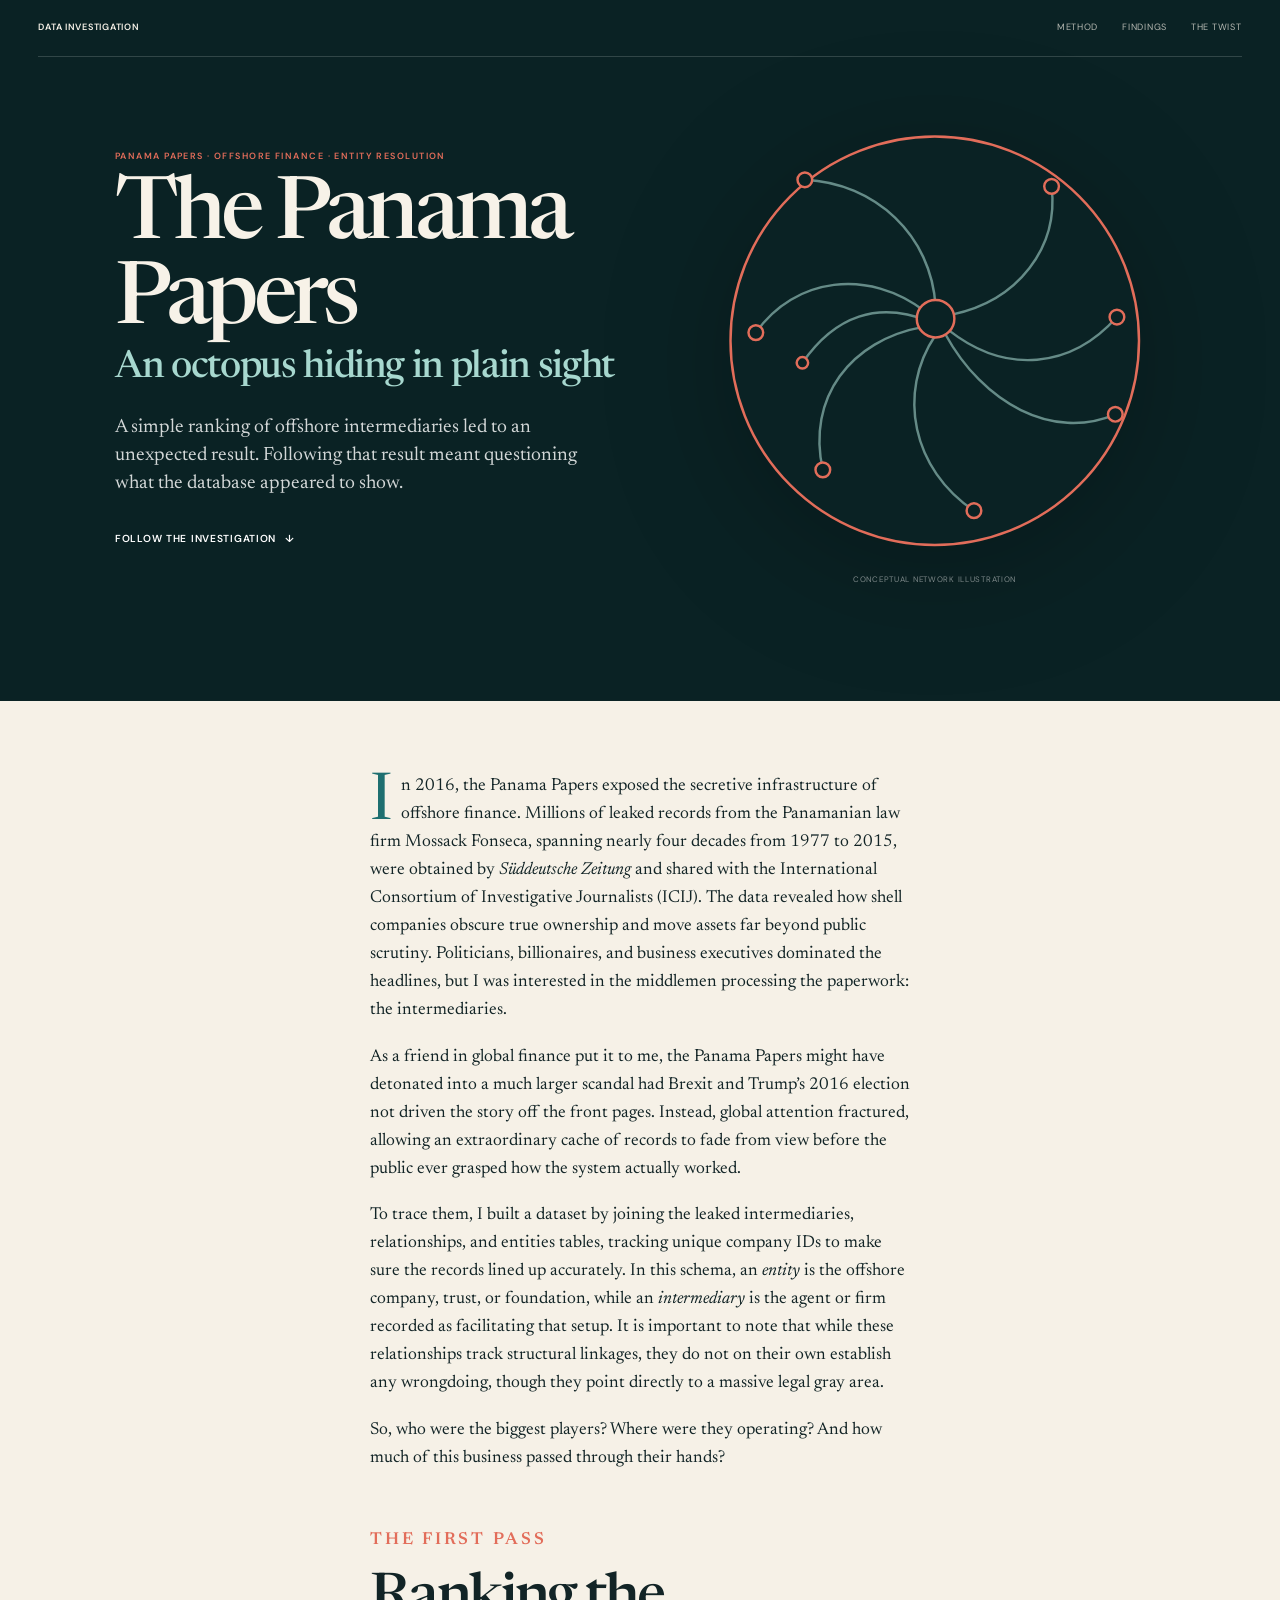
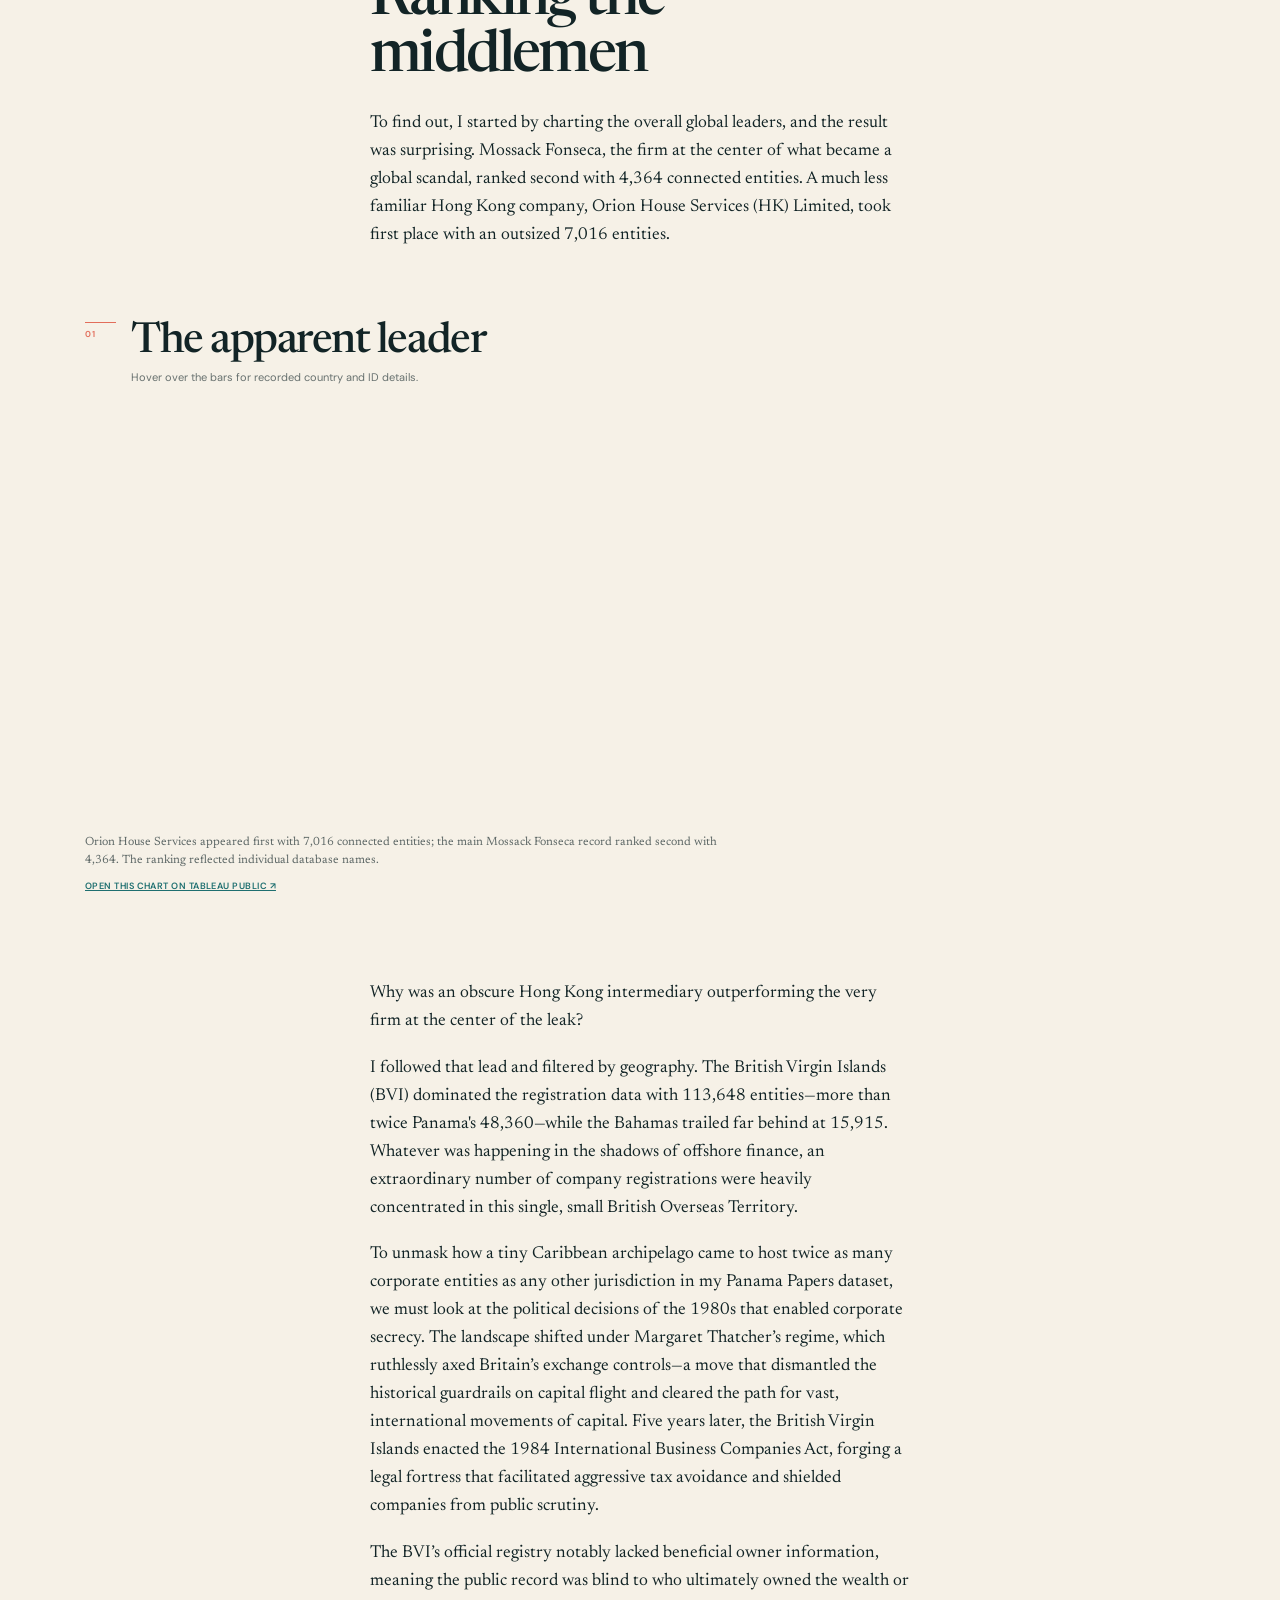
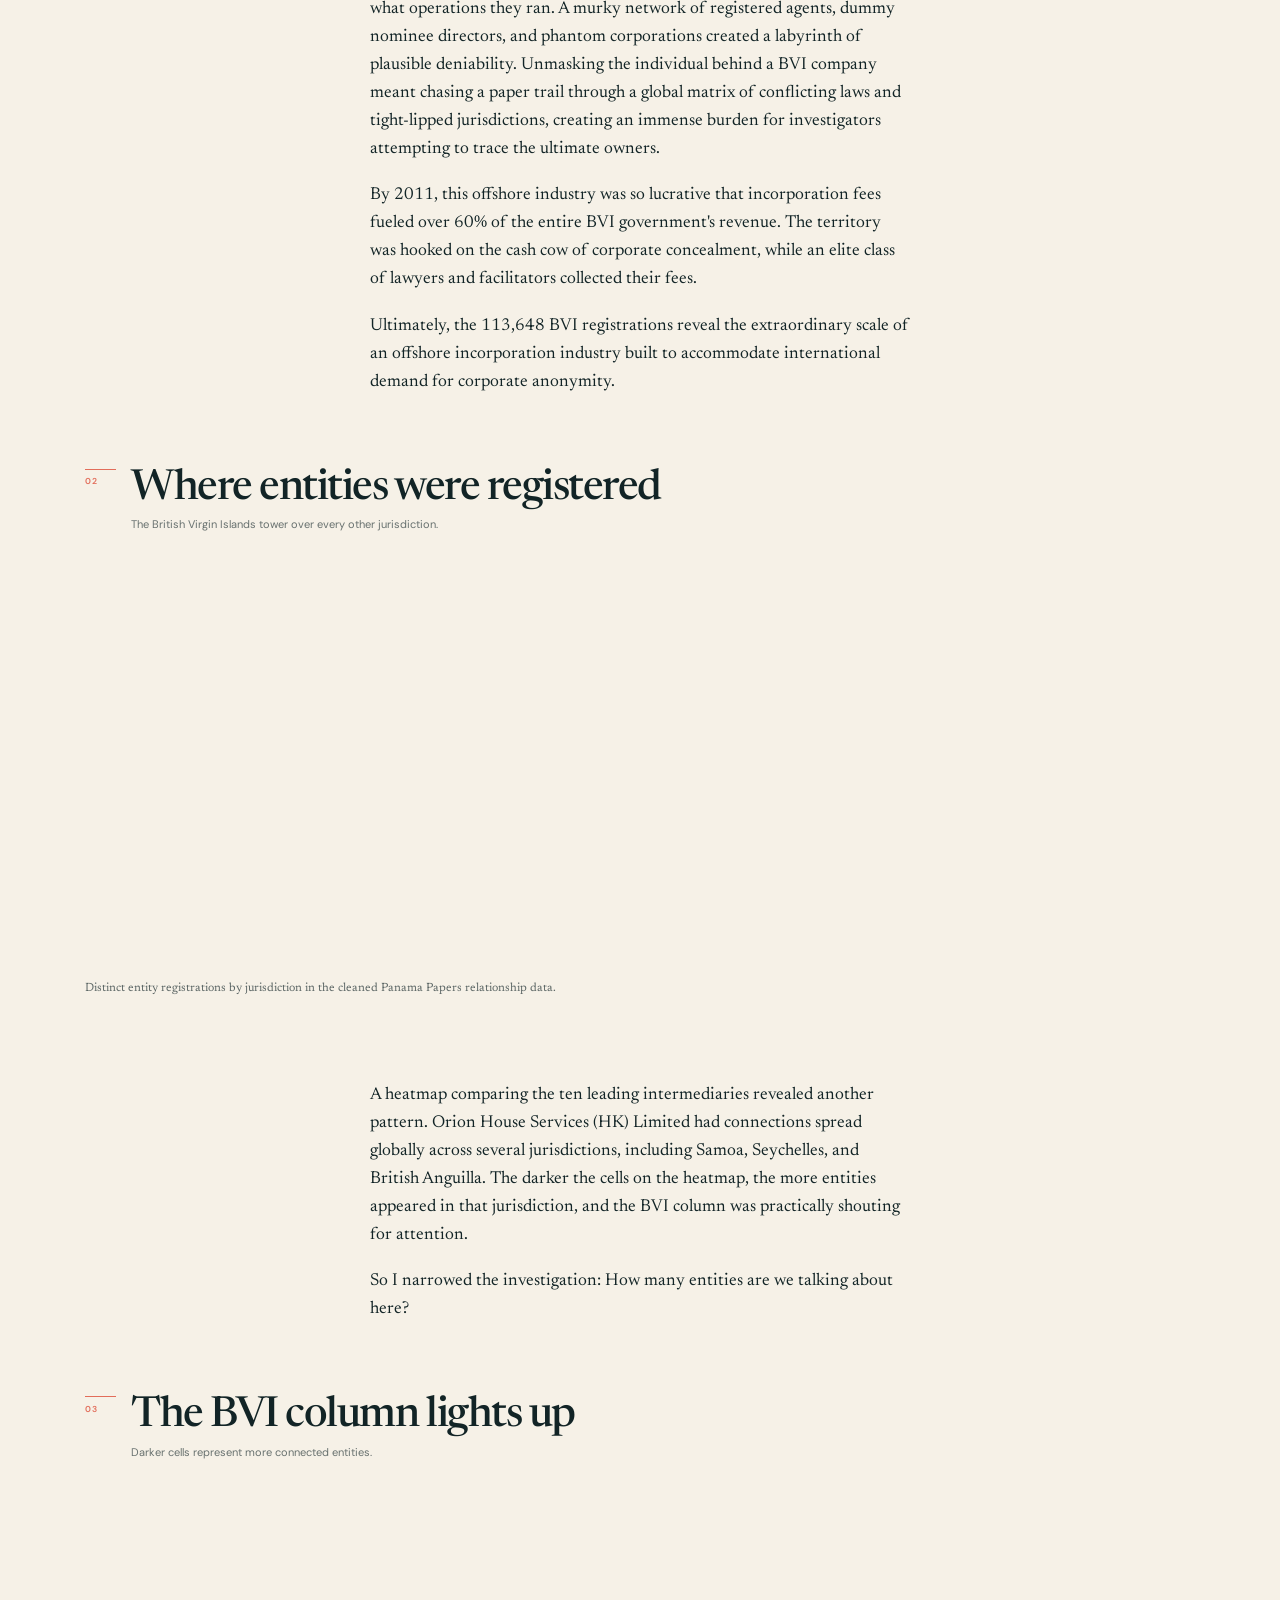
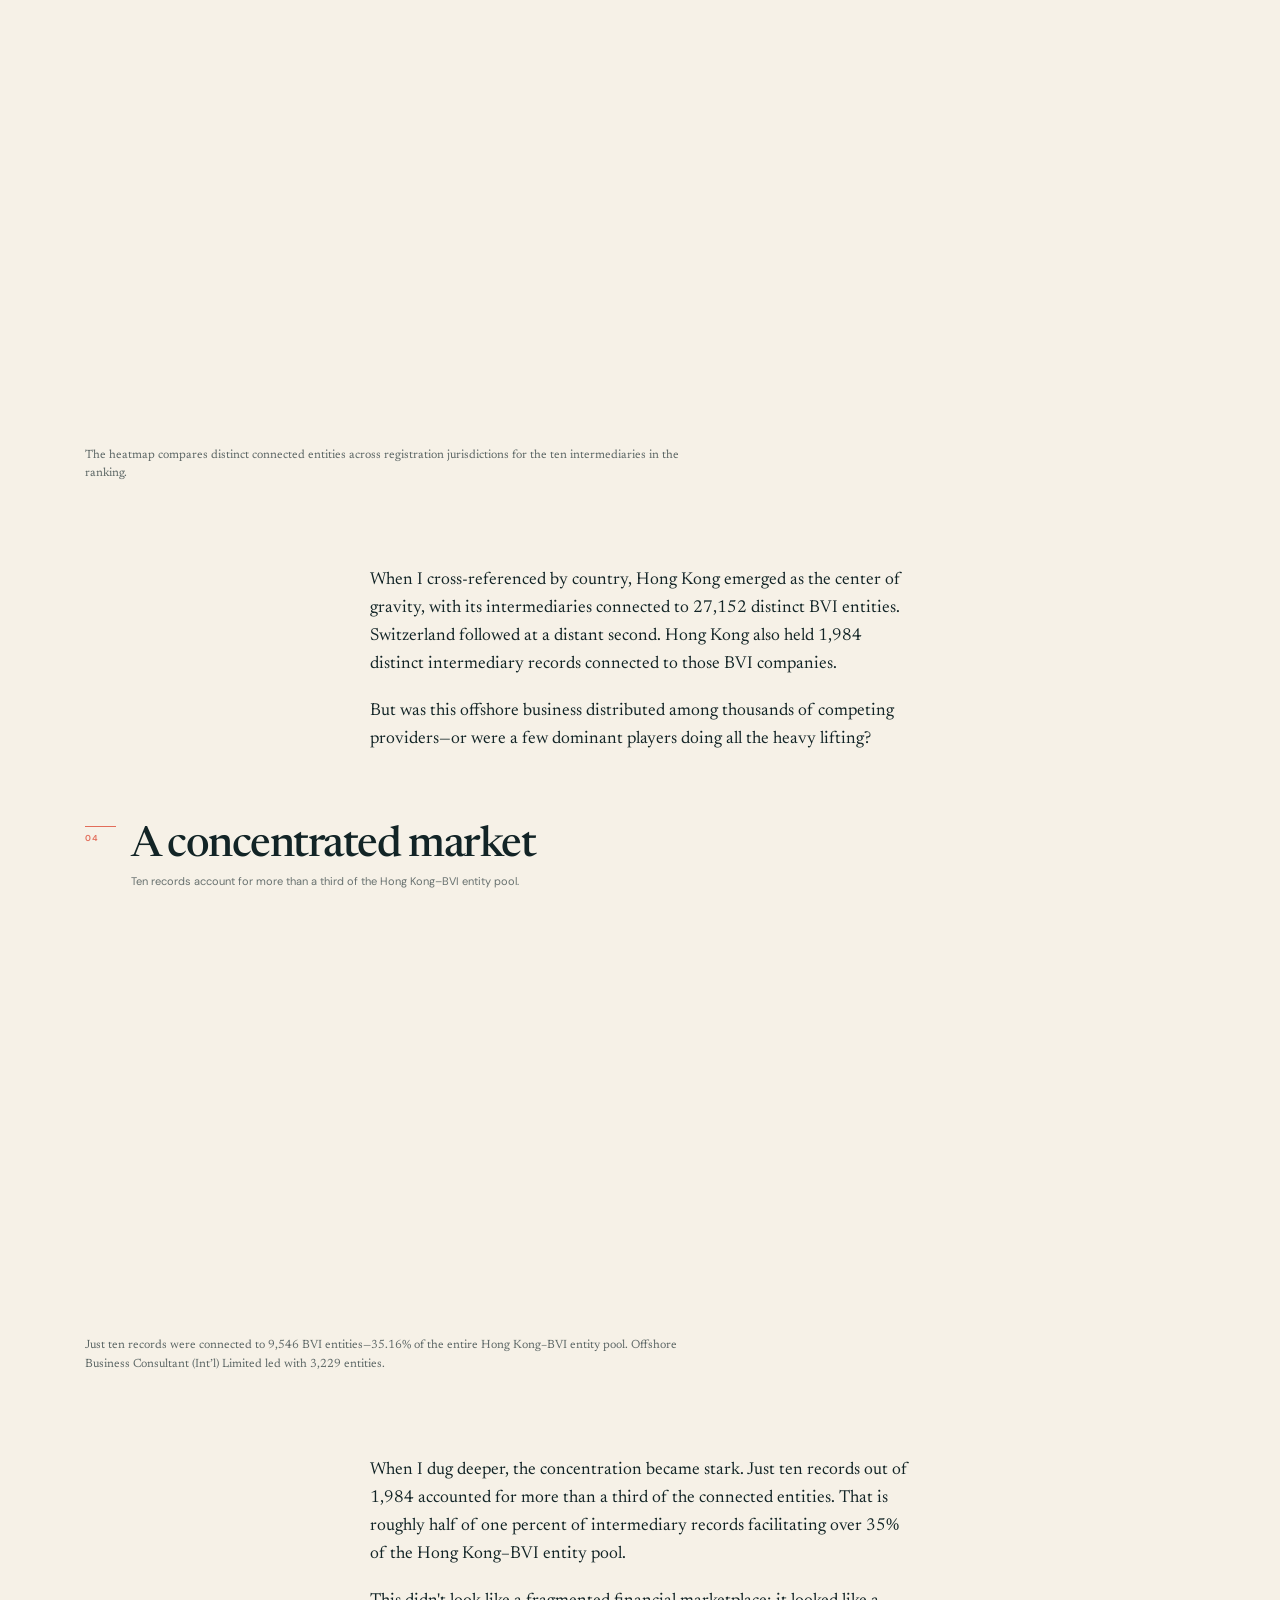
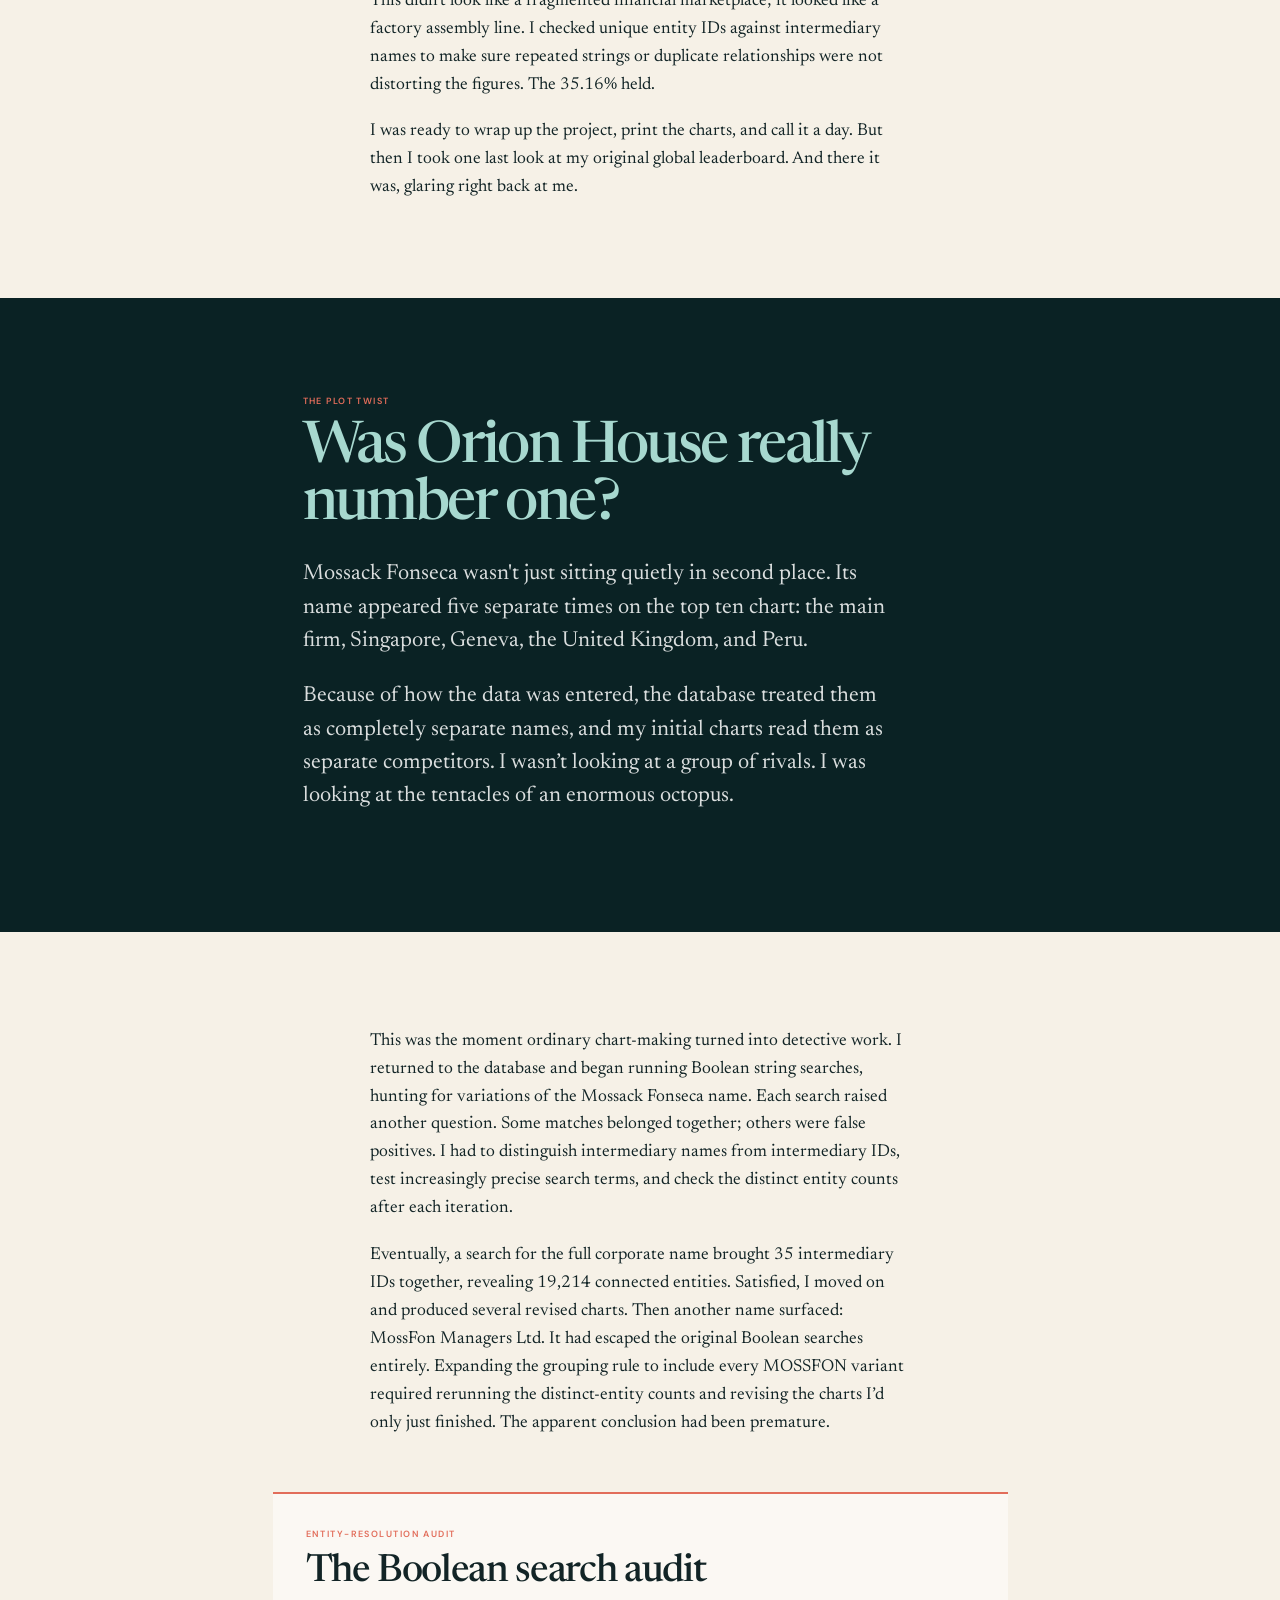
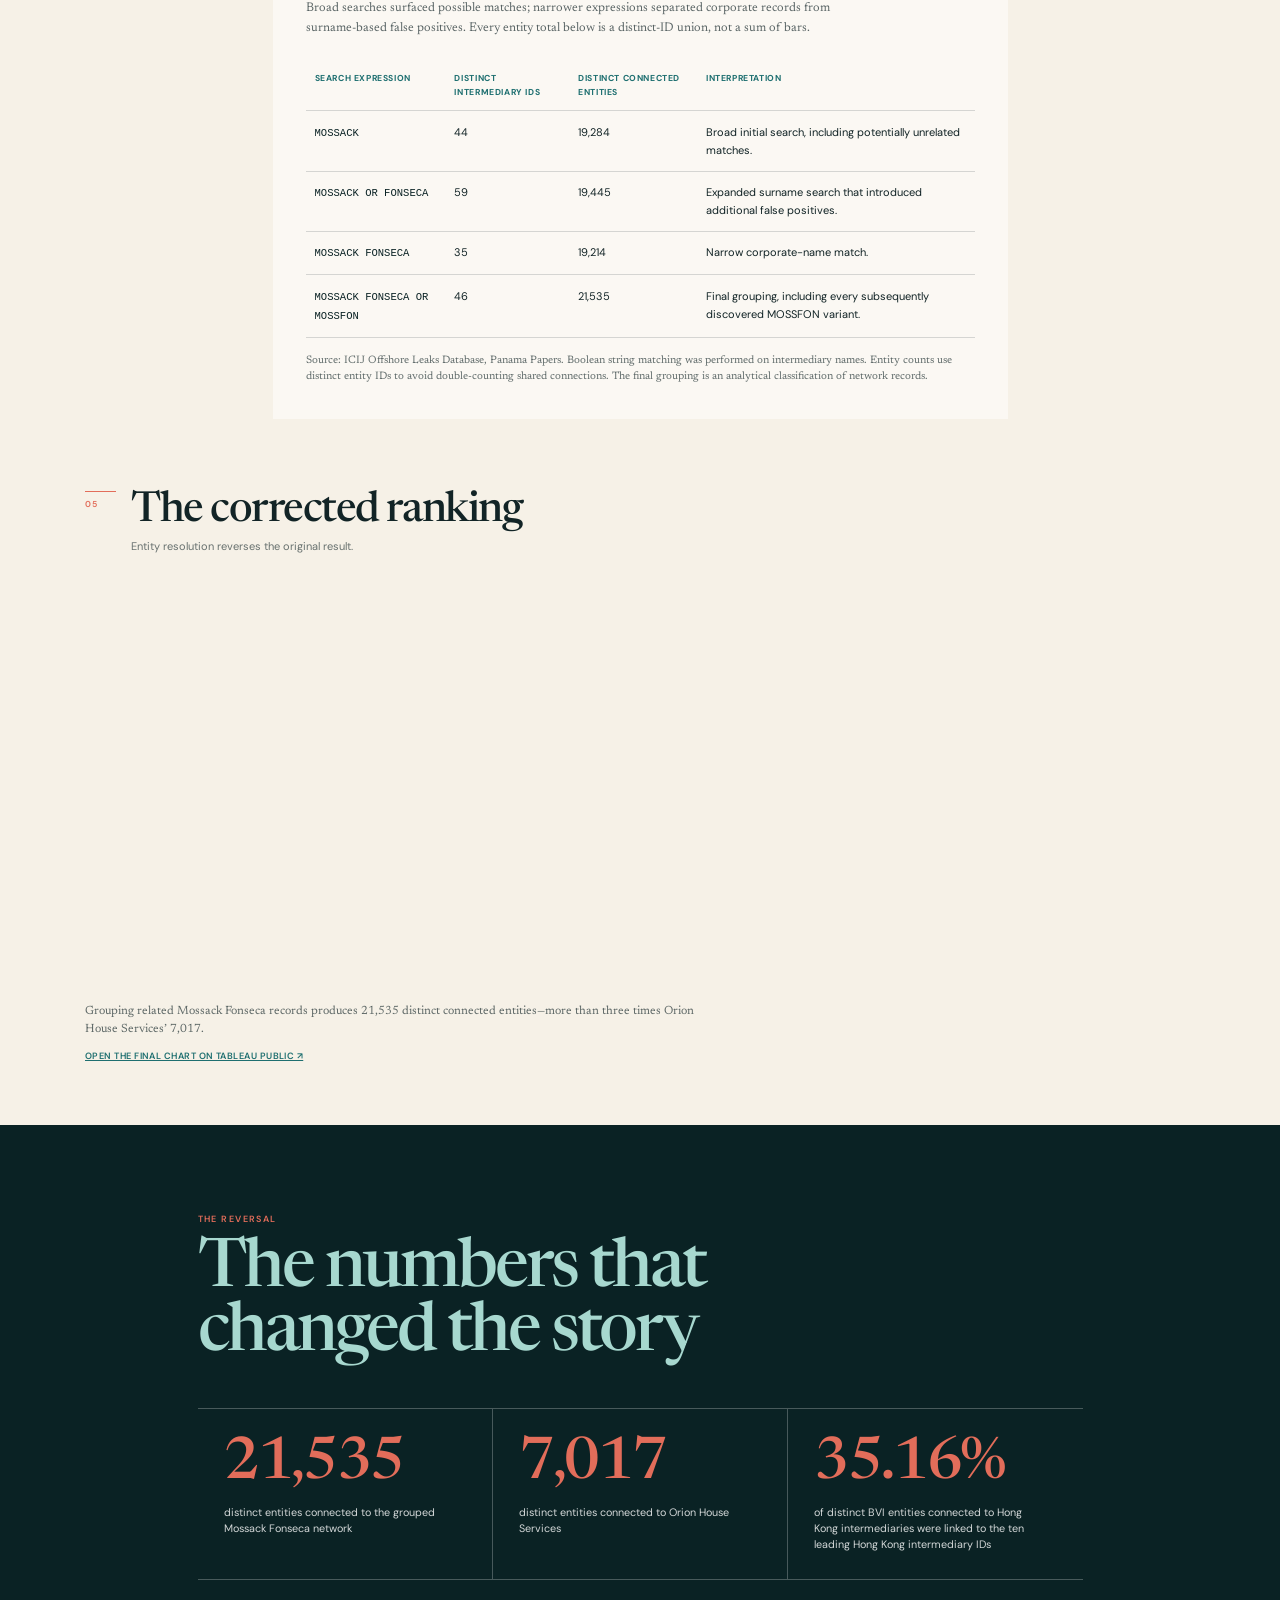
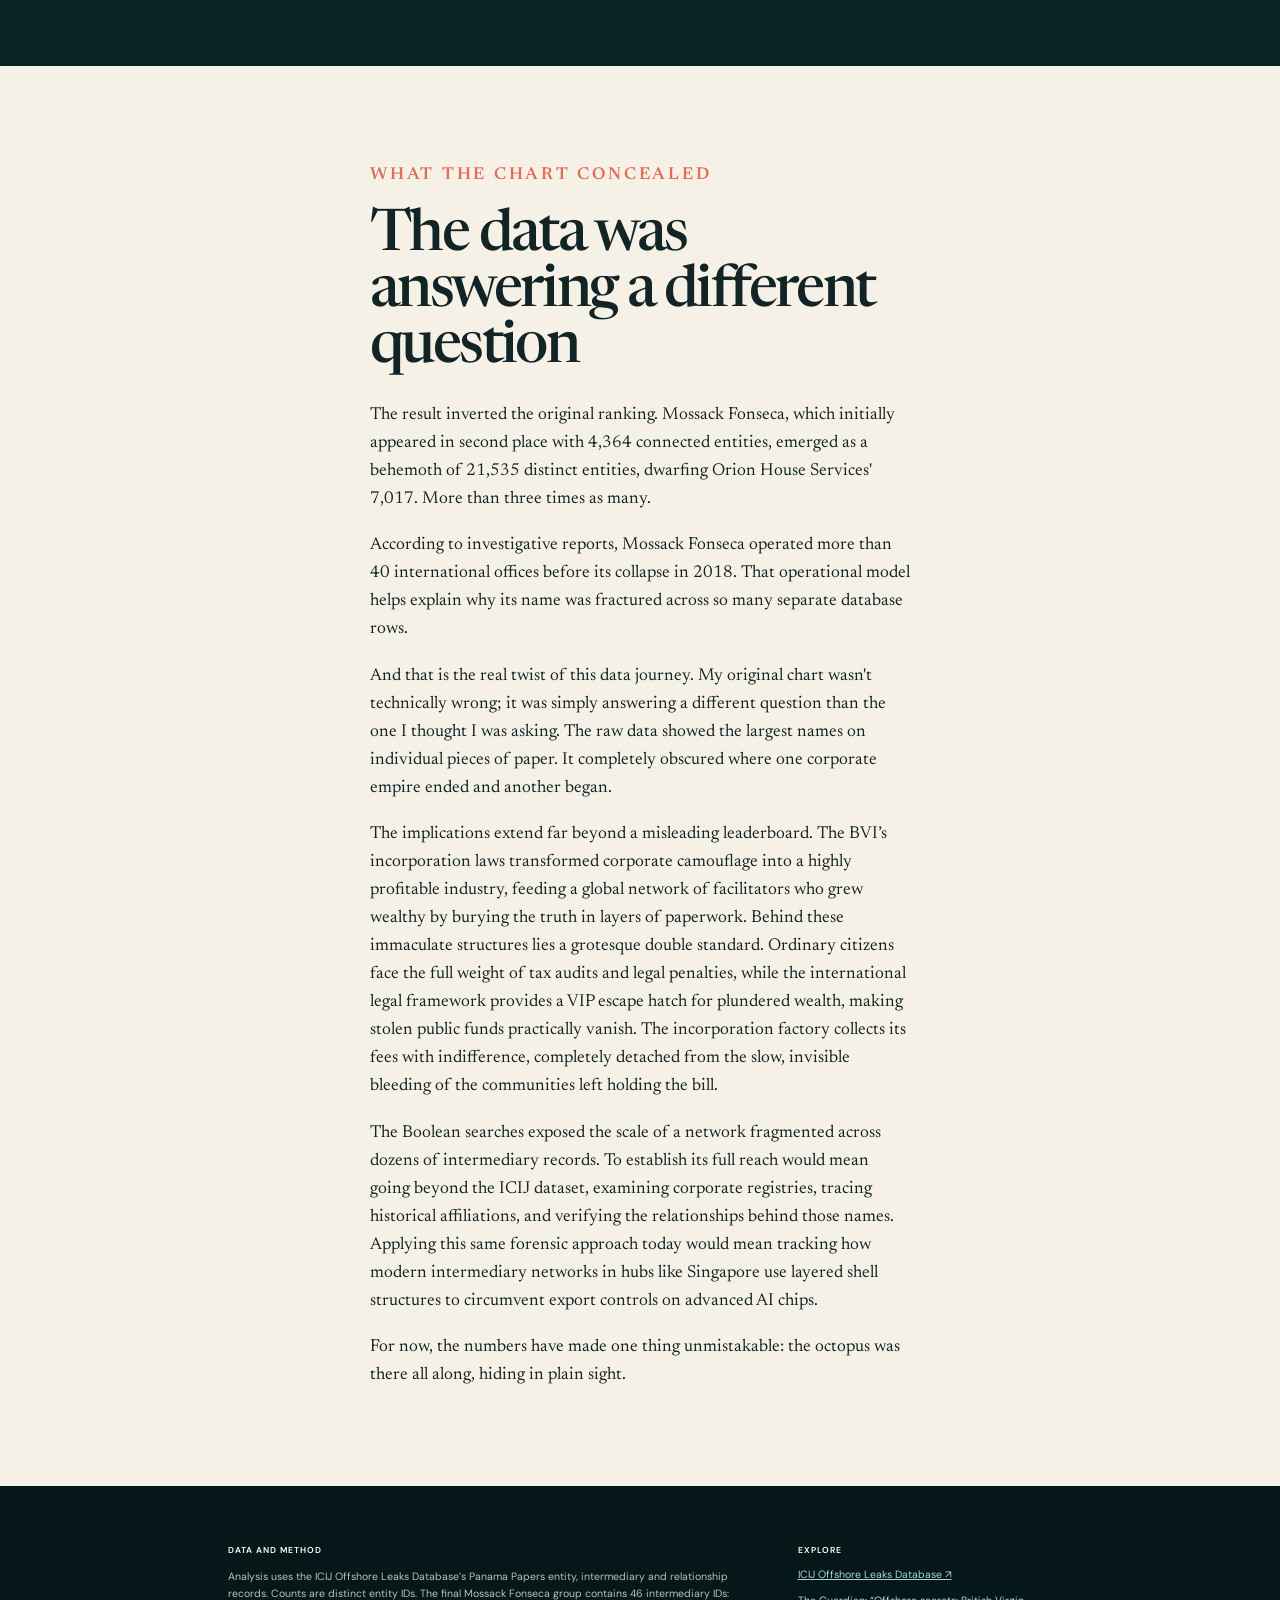
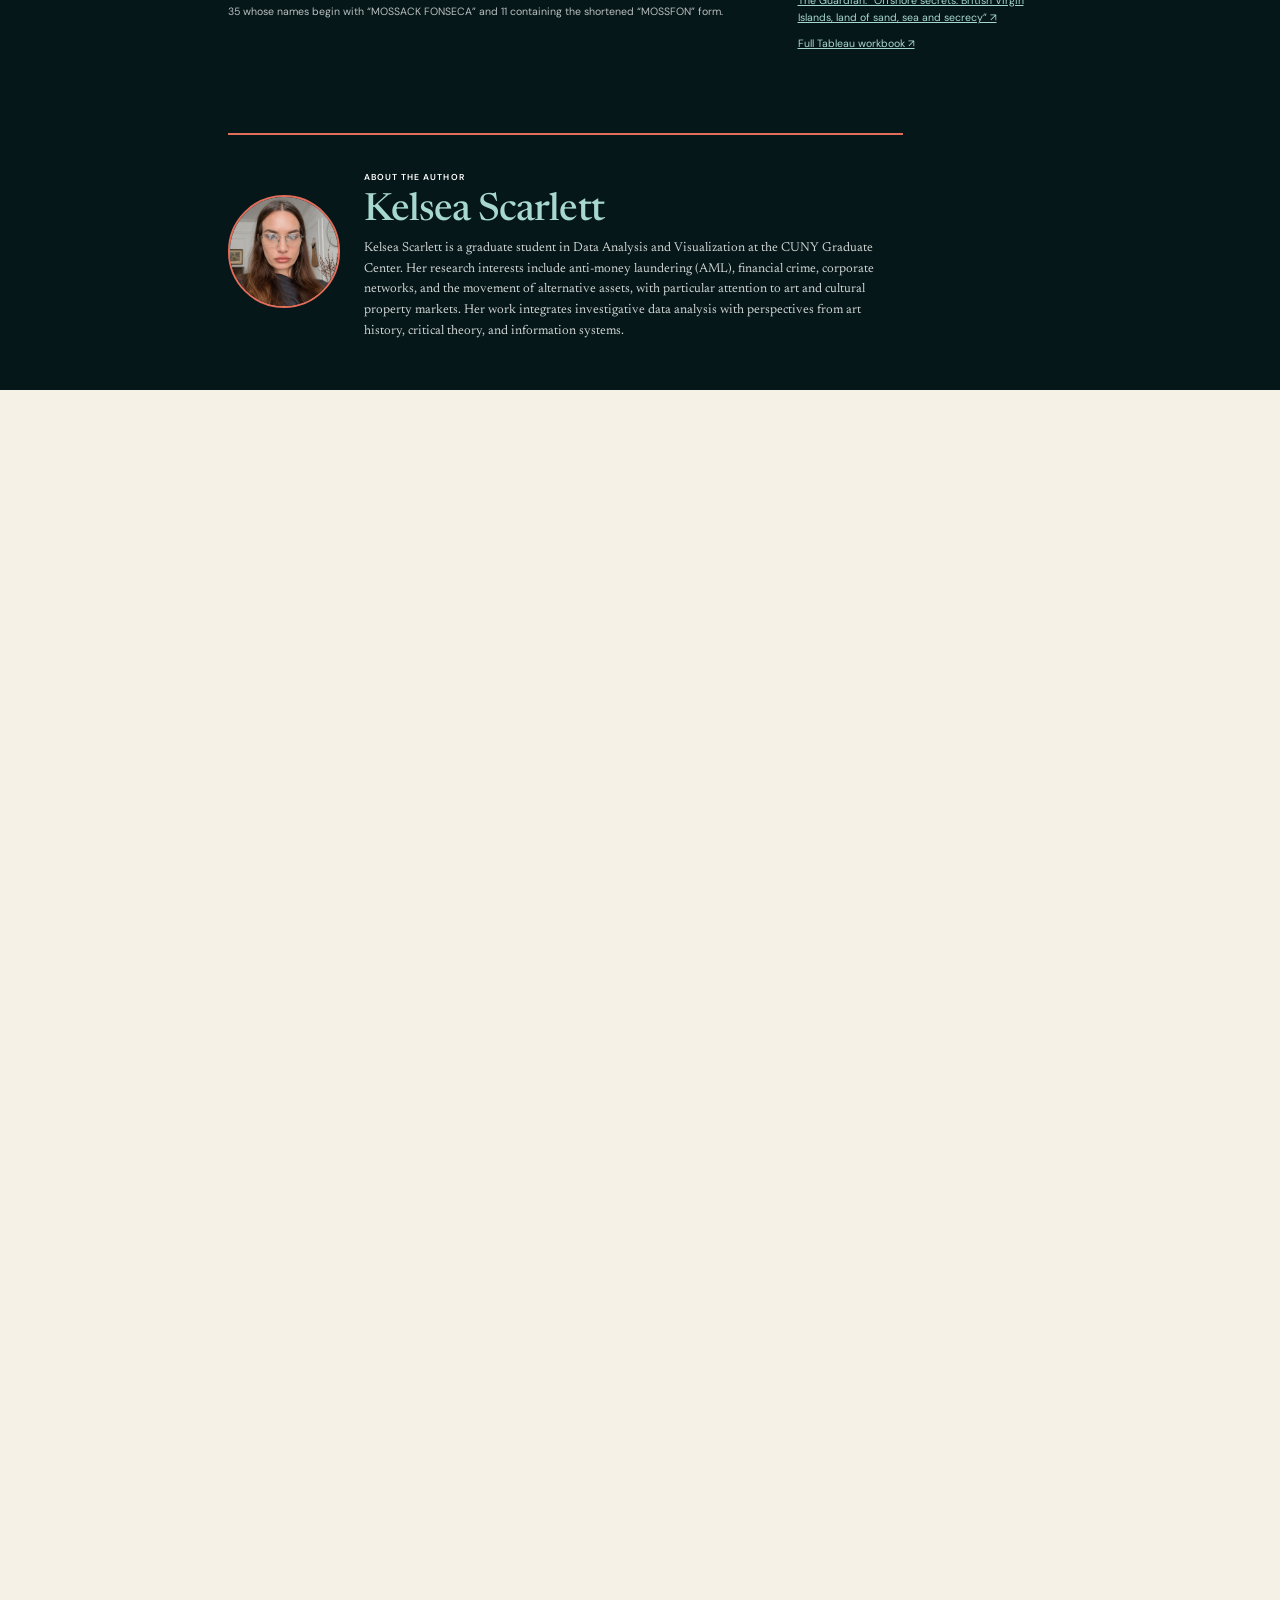
==== commit c1efa549: "Update stylesheet link with version query parameter" ====
--- a/index.html
+++ b/index.html
@@ -7,7 +7,7 @@
   <meta name="theme-color" content="#0a2224">
   <title>The Panama Papers — An Octopus Hiding in Plain Sight</title>
   <link rel="preconnect" href="https://public.tableau.com">
-  <link rel="stylesheet" href="styles.css">
+  <link rel="stylesheet" href="styles.css?v=2">
 </head>
 <body>
   <div class="progress" aria-hidden="true"><span id="progress-bar"></span></div>
--- a/styles.css
+++ b/styles.css
@@ -15,6 +15,17 @@
 
 * { box-sizing: border-box; }
 html { scroll-behavior: smooth; }
+body {
+  zoom: 0.75;
+  margin: 0;
+  color: var(--ink);
+  background: var(--paper);
+  font-family: var(--sans);
+  line-height: 1.65;
+  text-rendering: optimizeLegibility;
+}
+
+
 body {
   margin: 0;
   color: var(--ink);
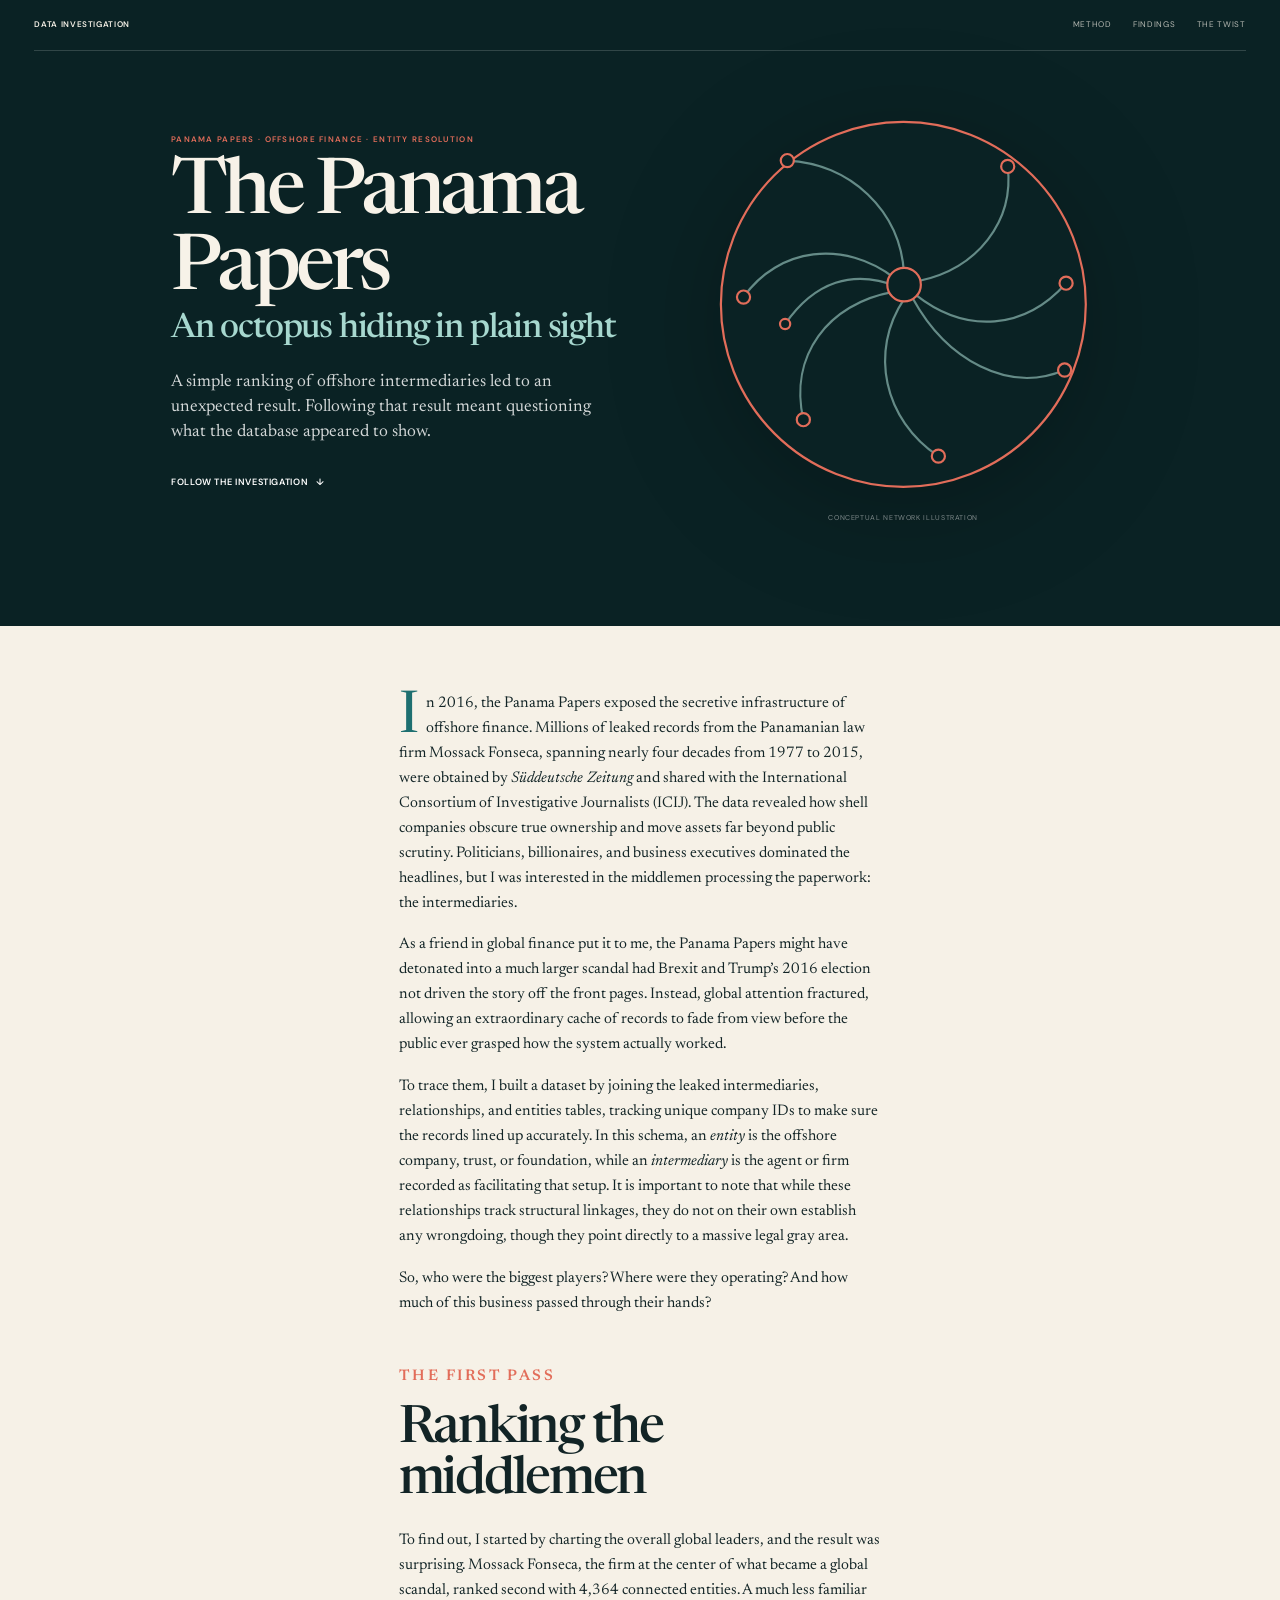
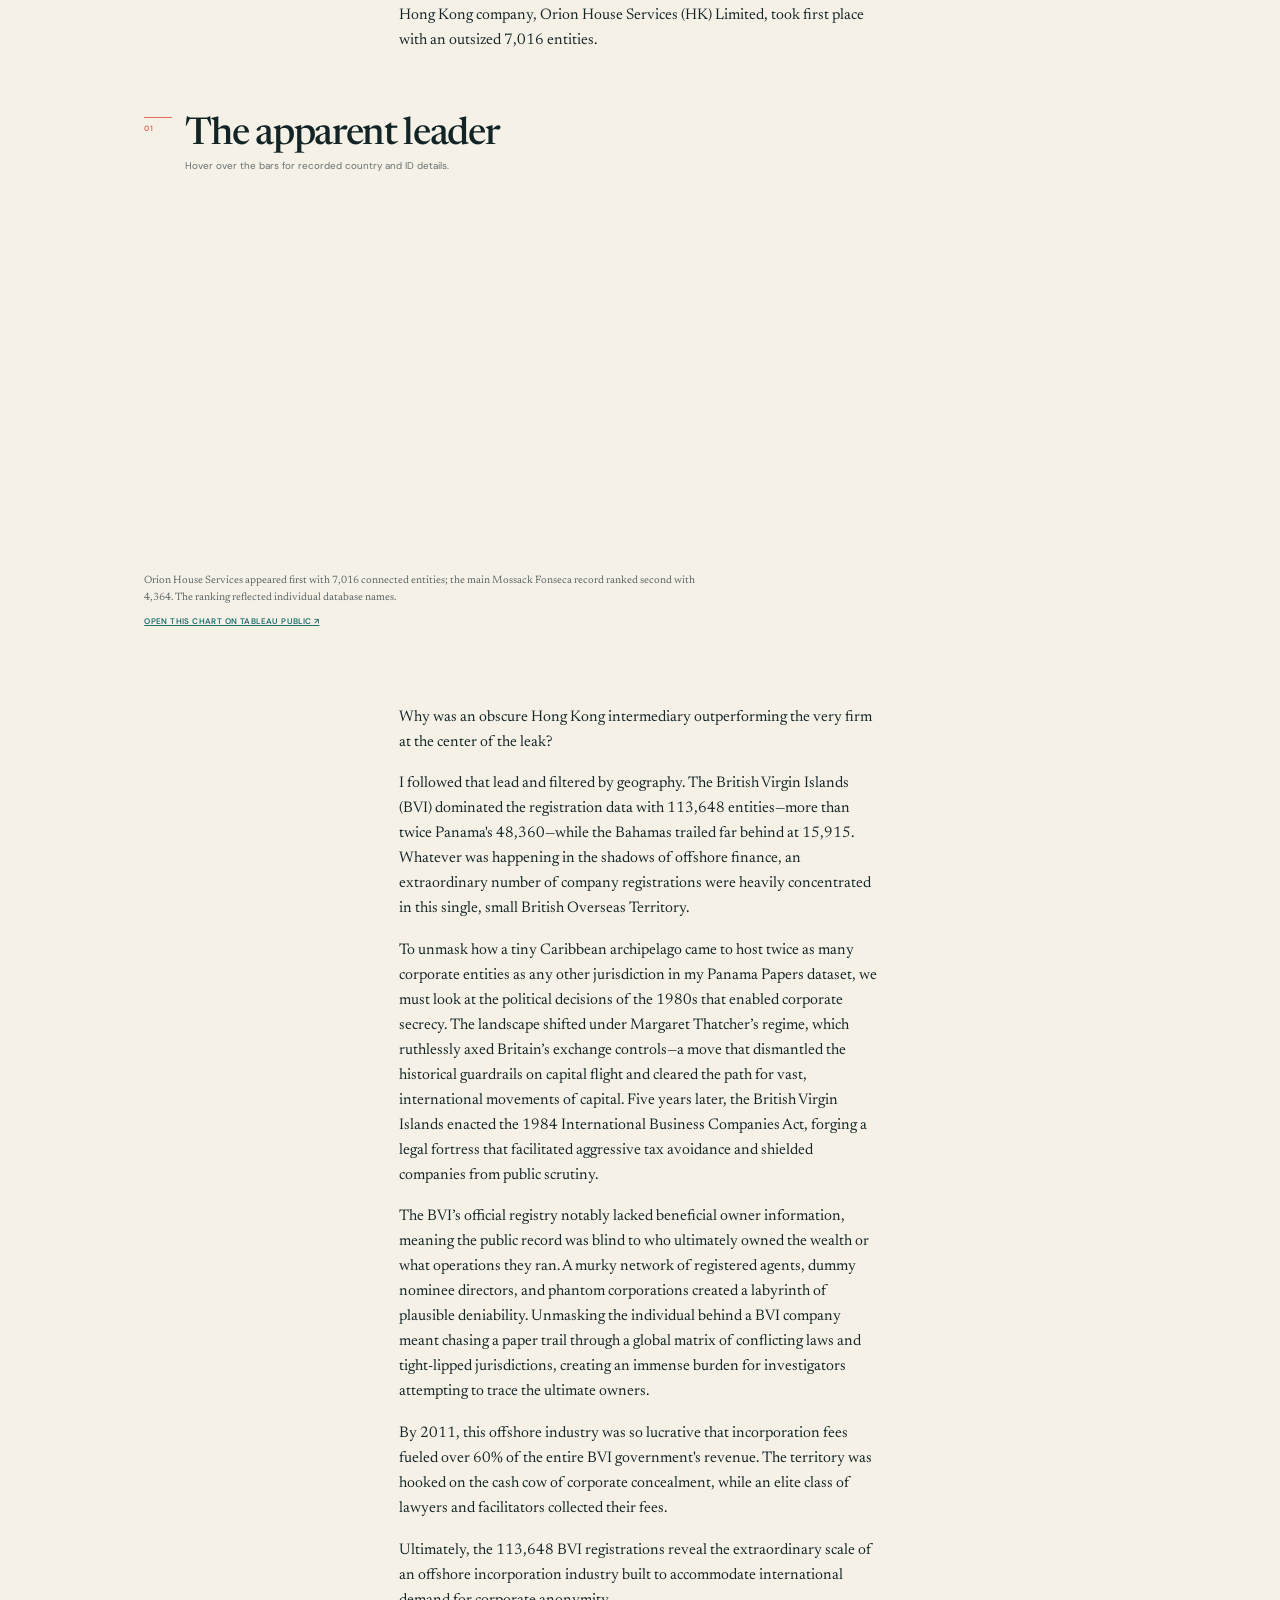
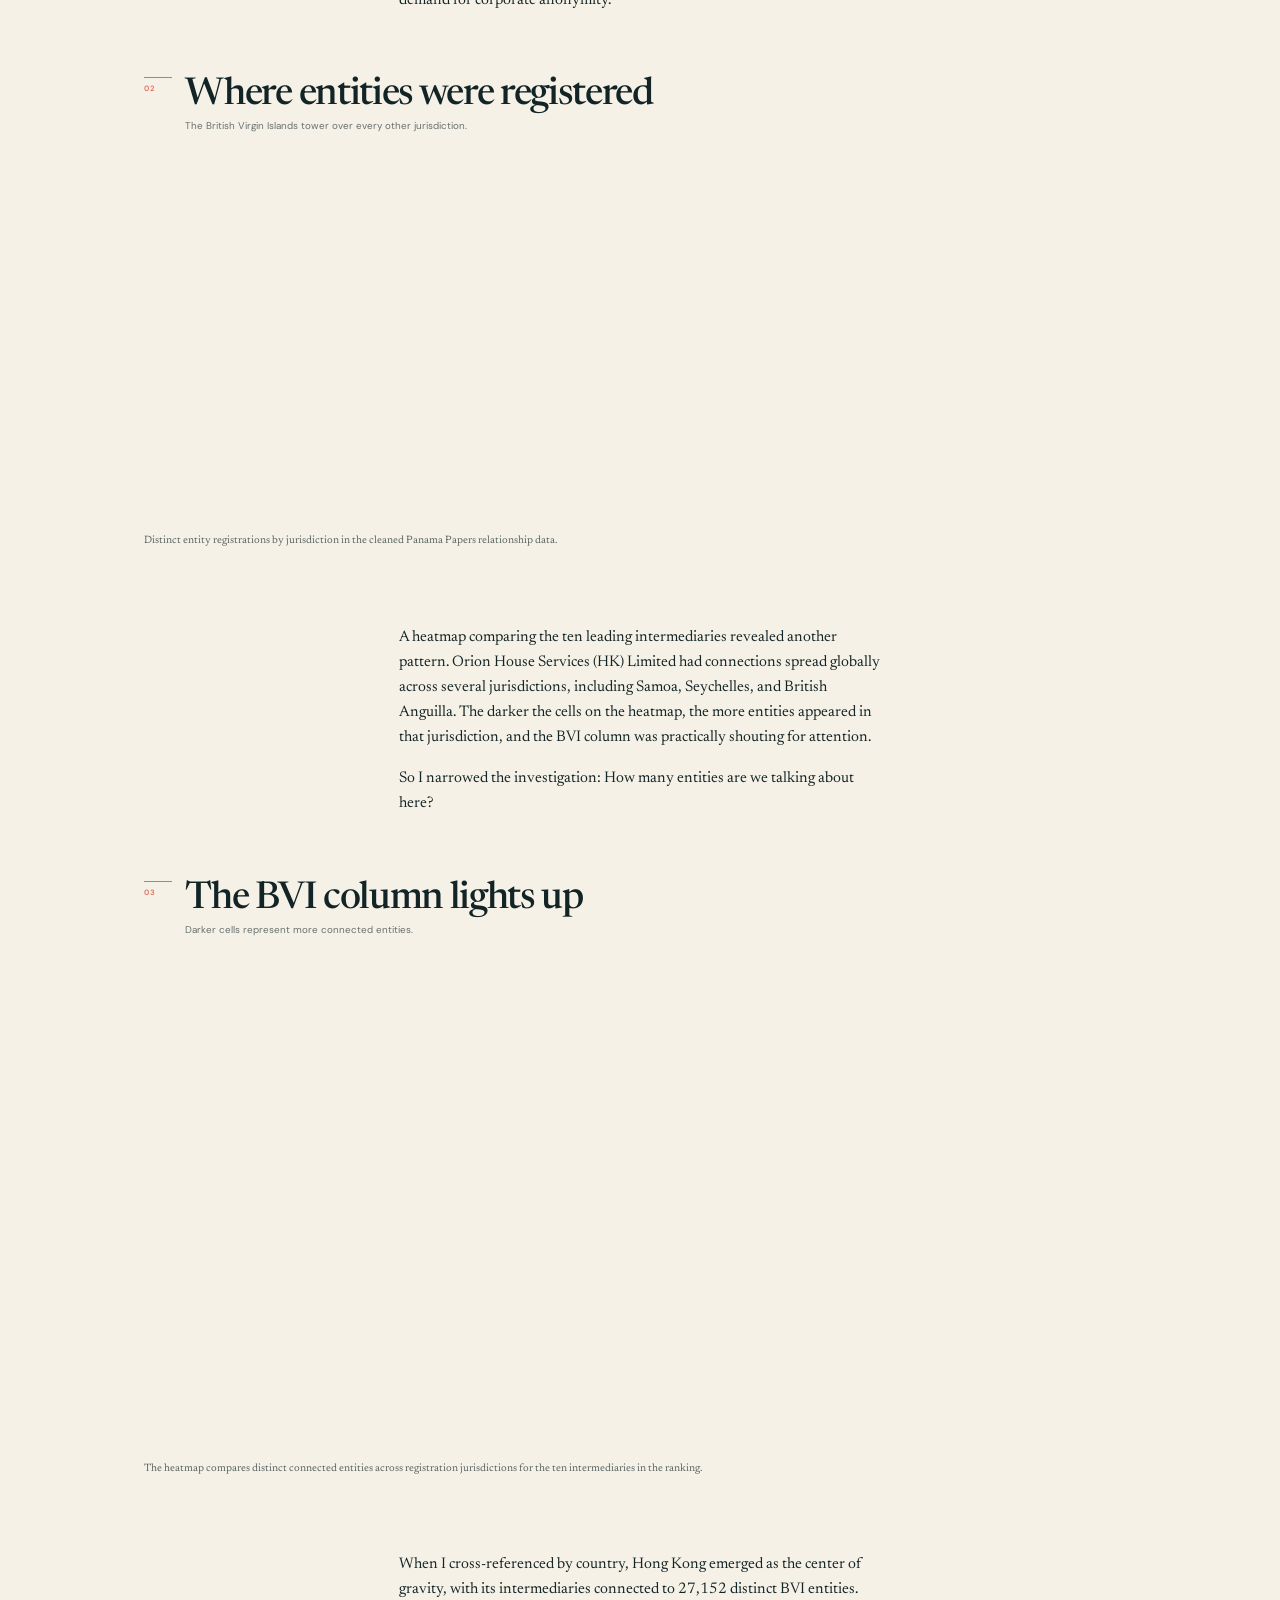
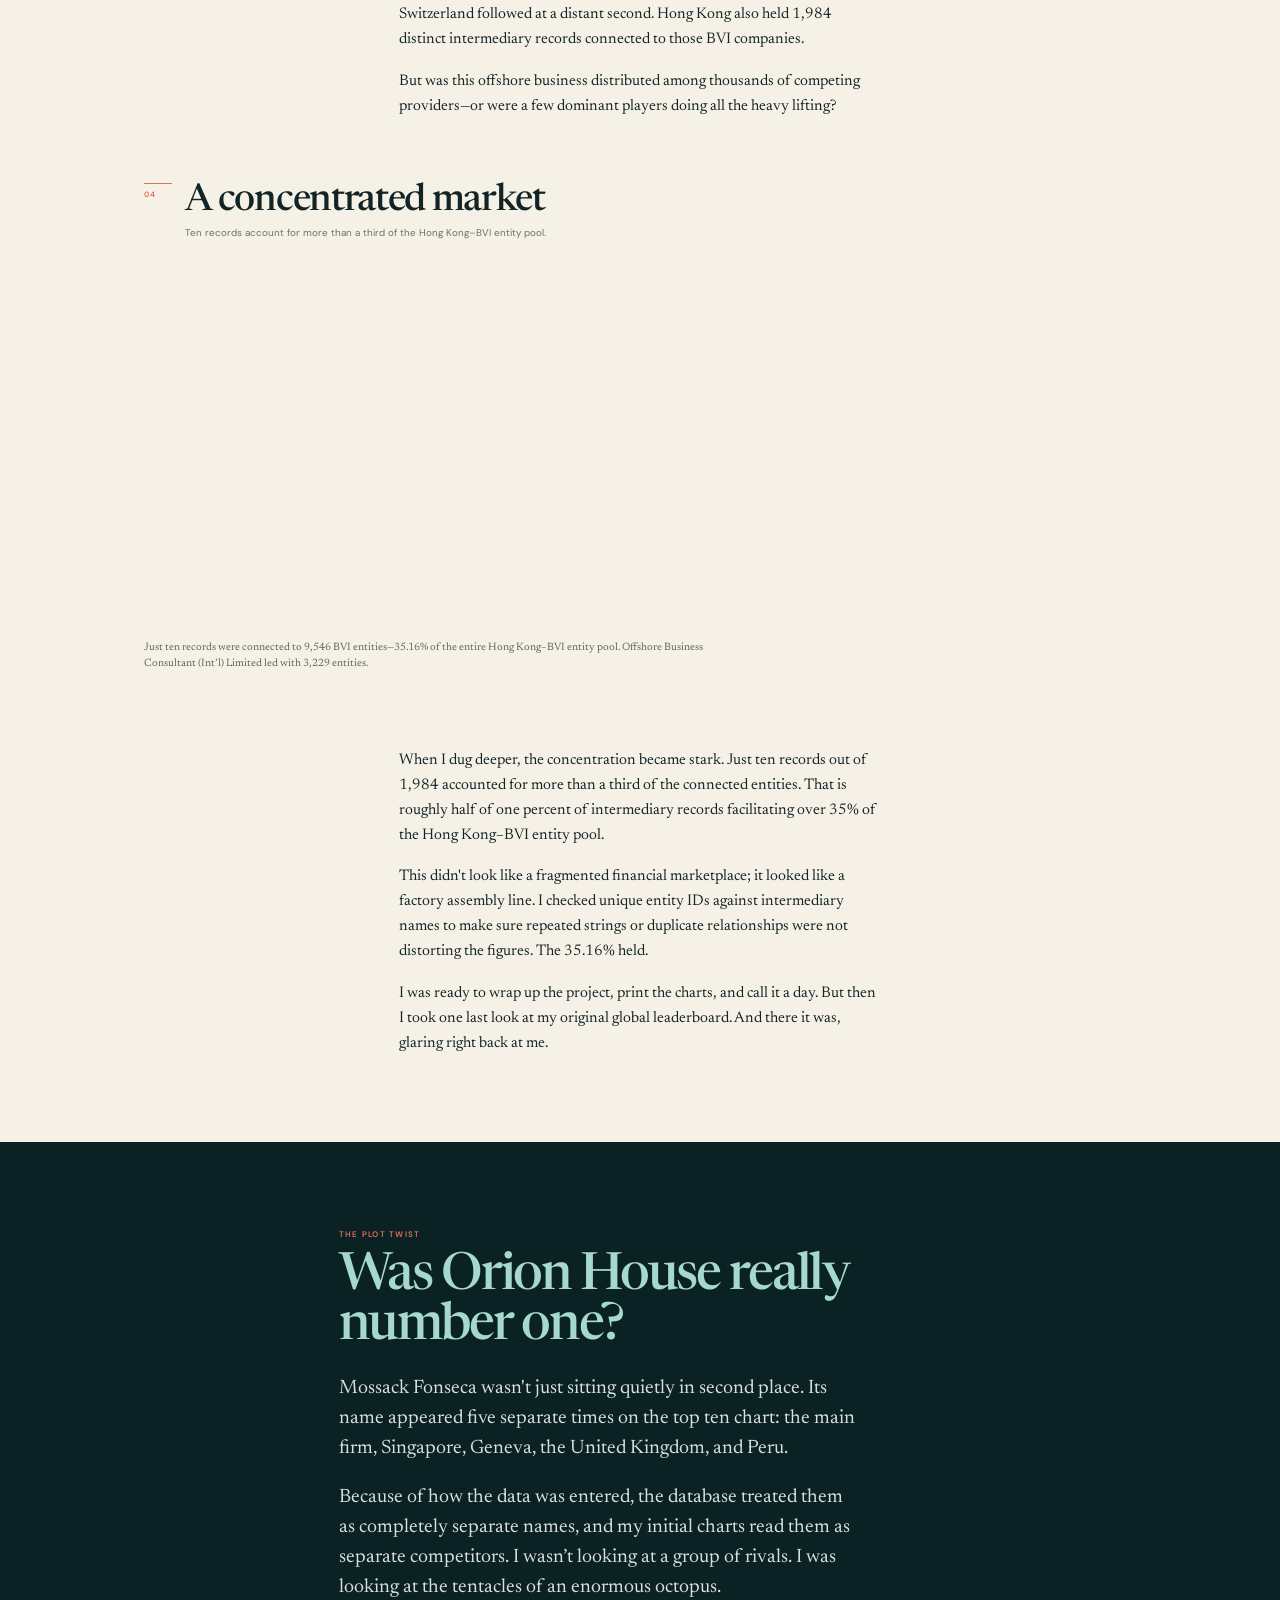
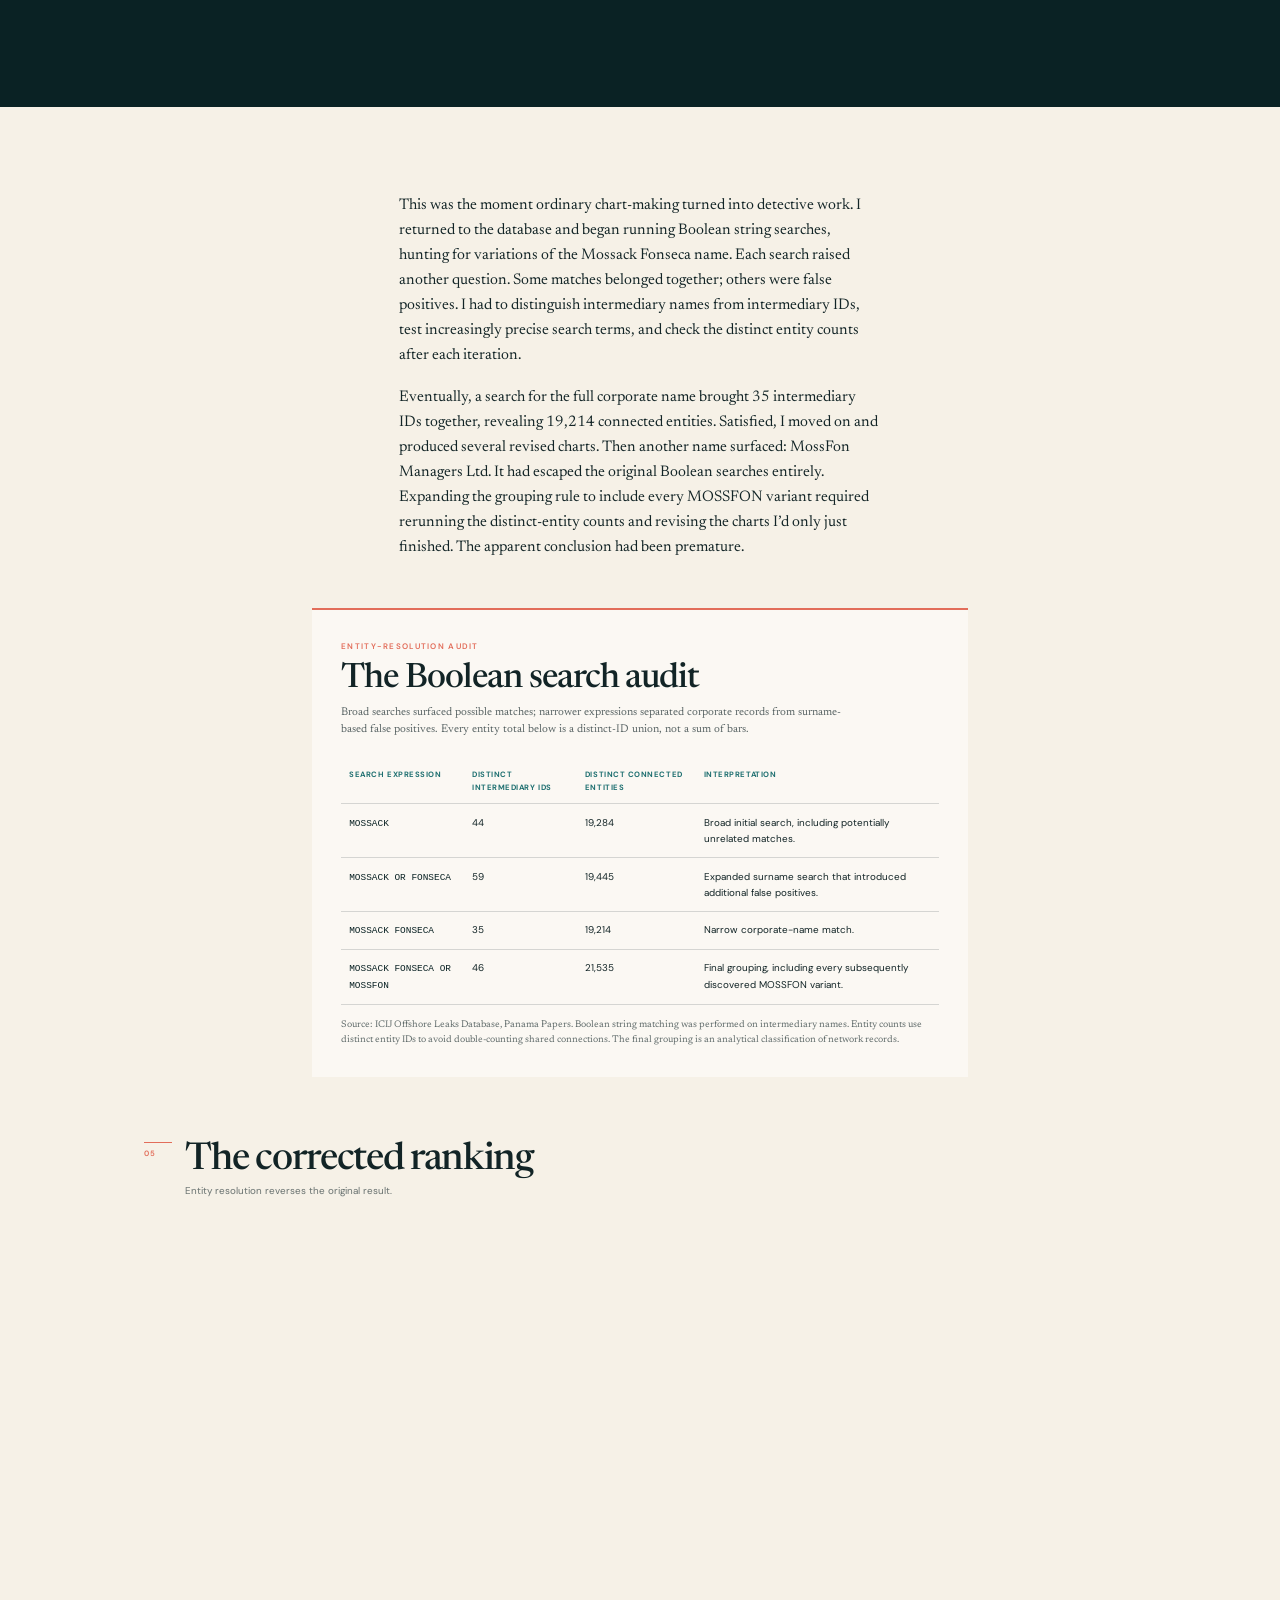
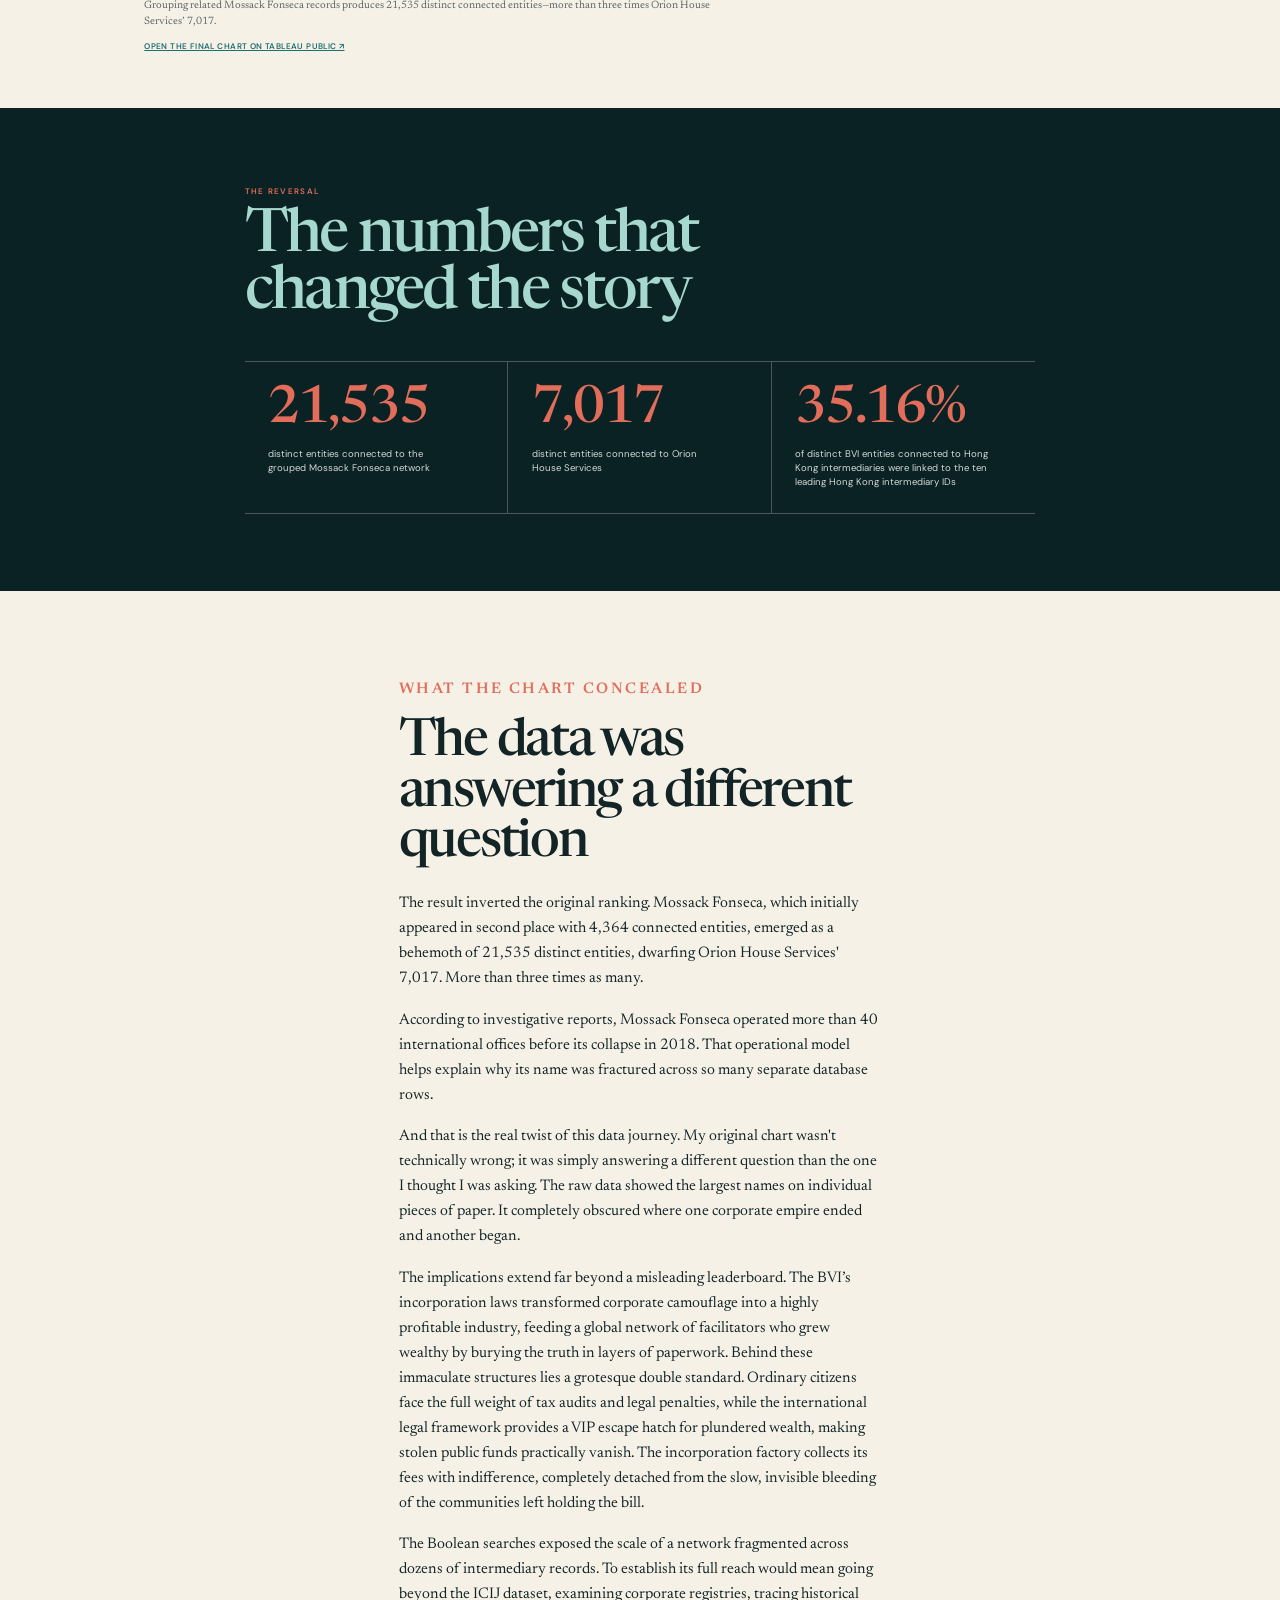
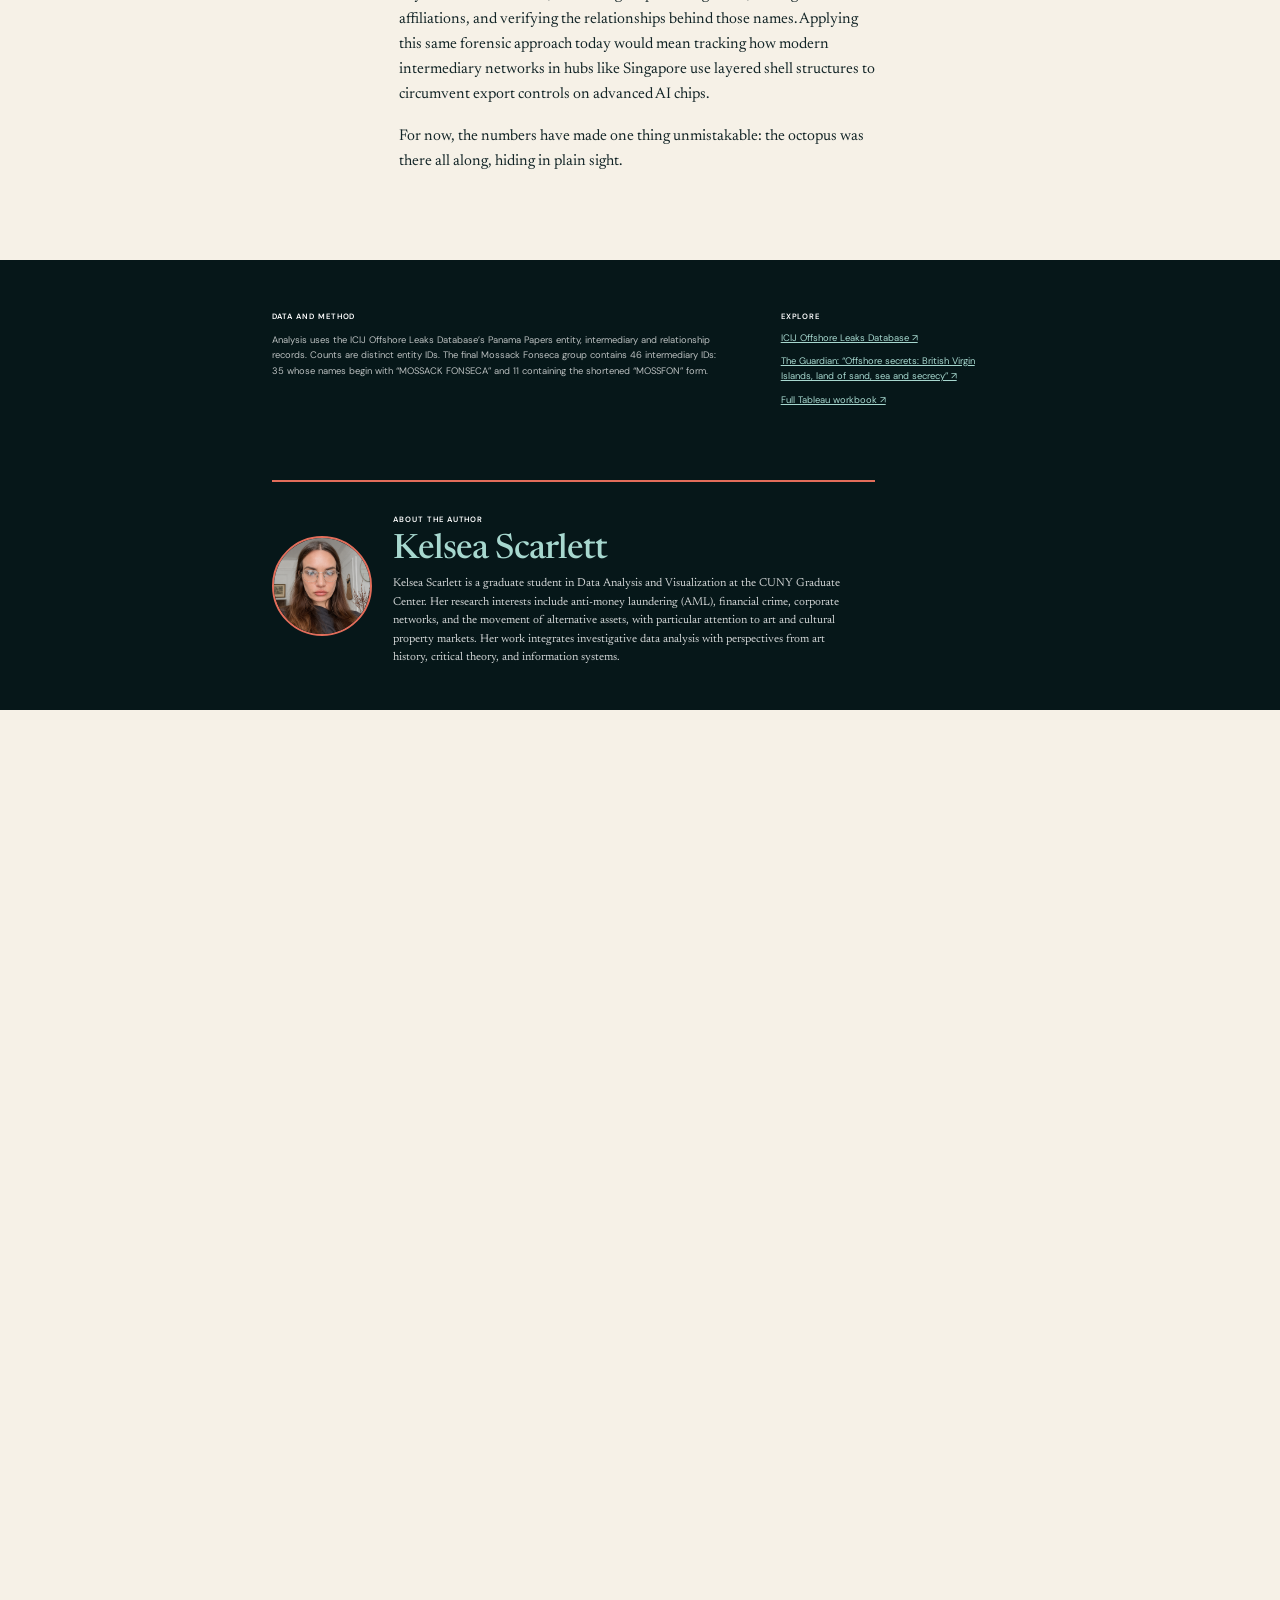
==== commit aafc6c96: "Update stylesheet version in index.html" ====
--- a/index.html
+++ b/index.html
@@ -7,7 +7,7 @@
   <meta name="theme-color" content="#0a2224">
   <title>The Panama Papers — An Octopus Hiding in Plain Sight</title>
   <link rel="preconnect" href="https://public.tableau.com">
-  <link rel="stylesheet" href="styles.css?v=2">
+  <link rel="stylesheet" href="styles.css?v=3">
 </head>
 <body>
   <div class="progress" aria-hidden="true"><span id="progress-bar"></span></div>
--- a/styles.css
+++ b/styles.css
@@ -16,7 +16,7 @@
 * { box-sizing: border-box; }
 html { scroll-behavior: smooth; }
 body {
-  zoom: 0.75;
+  zoom: 0.67;
   margin: 0;
   color: var(--ink);
   background: var(--paper);
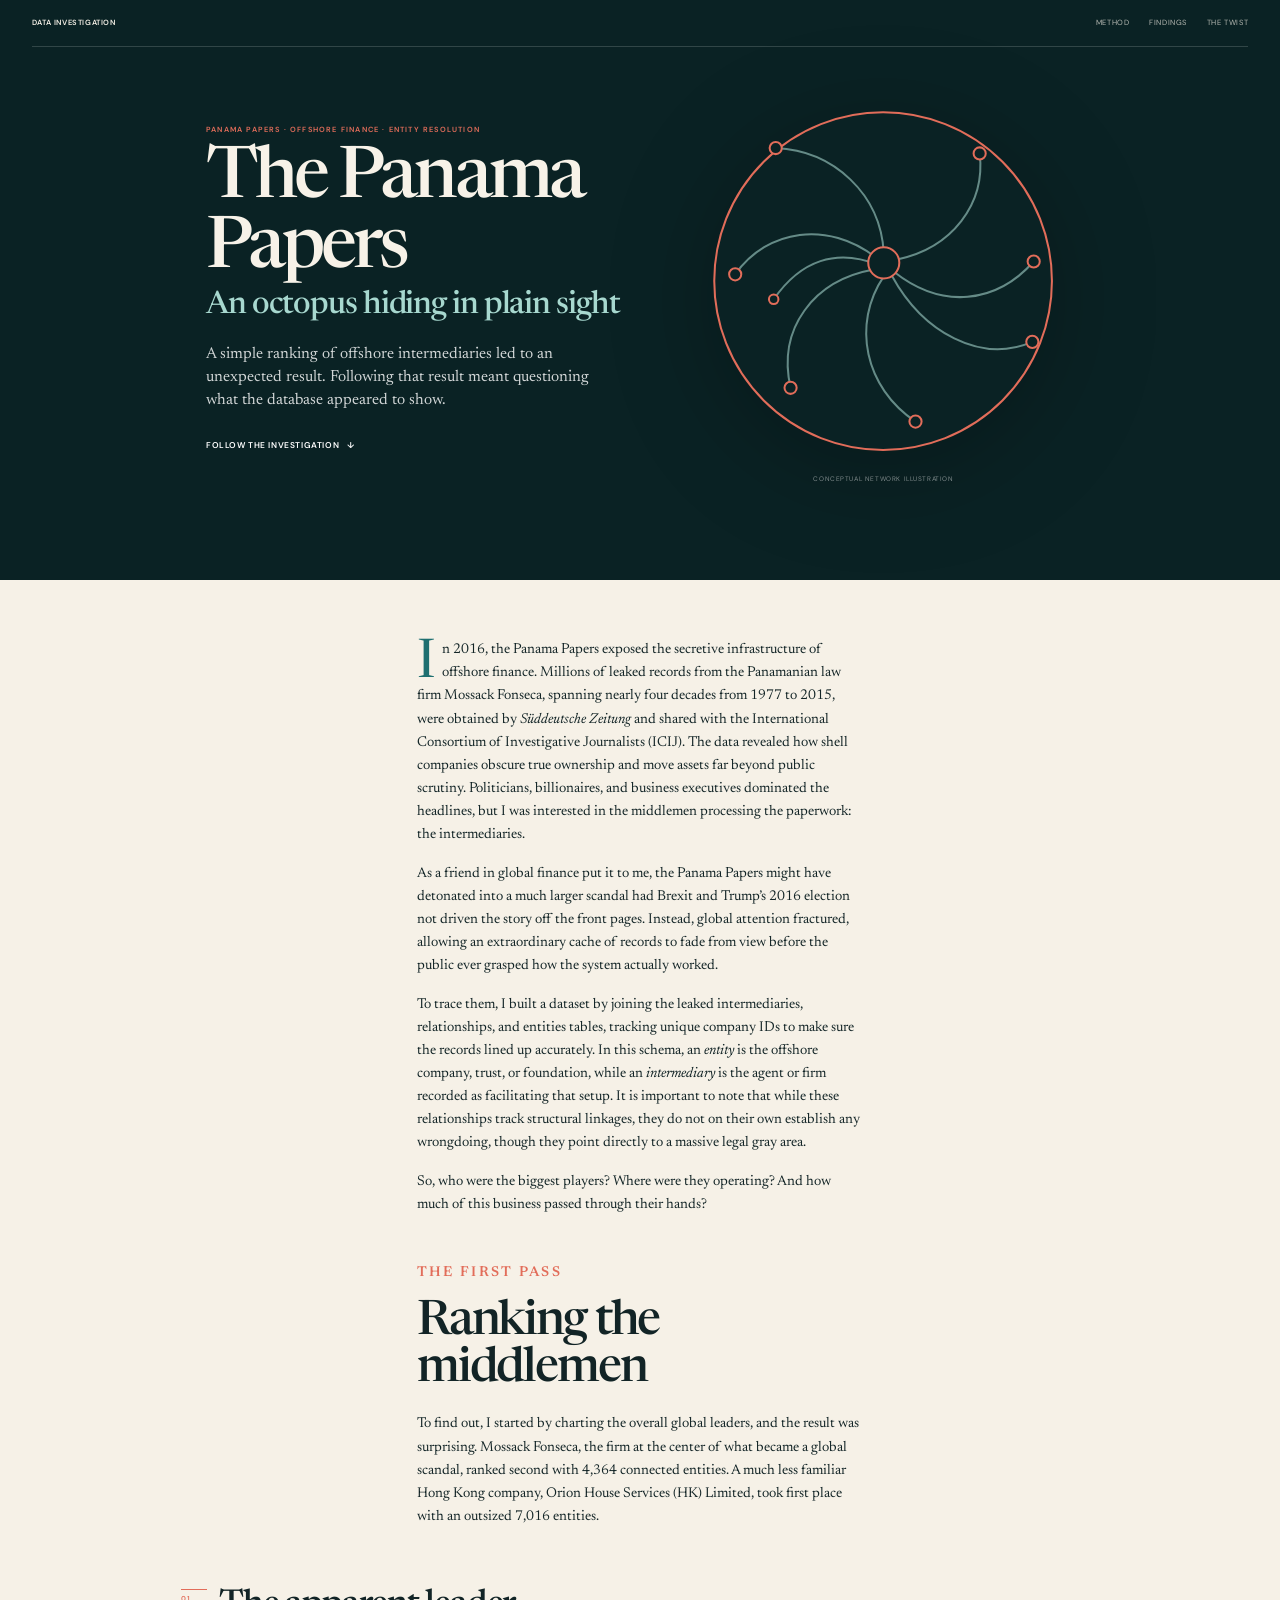
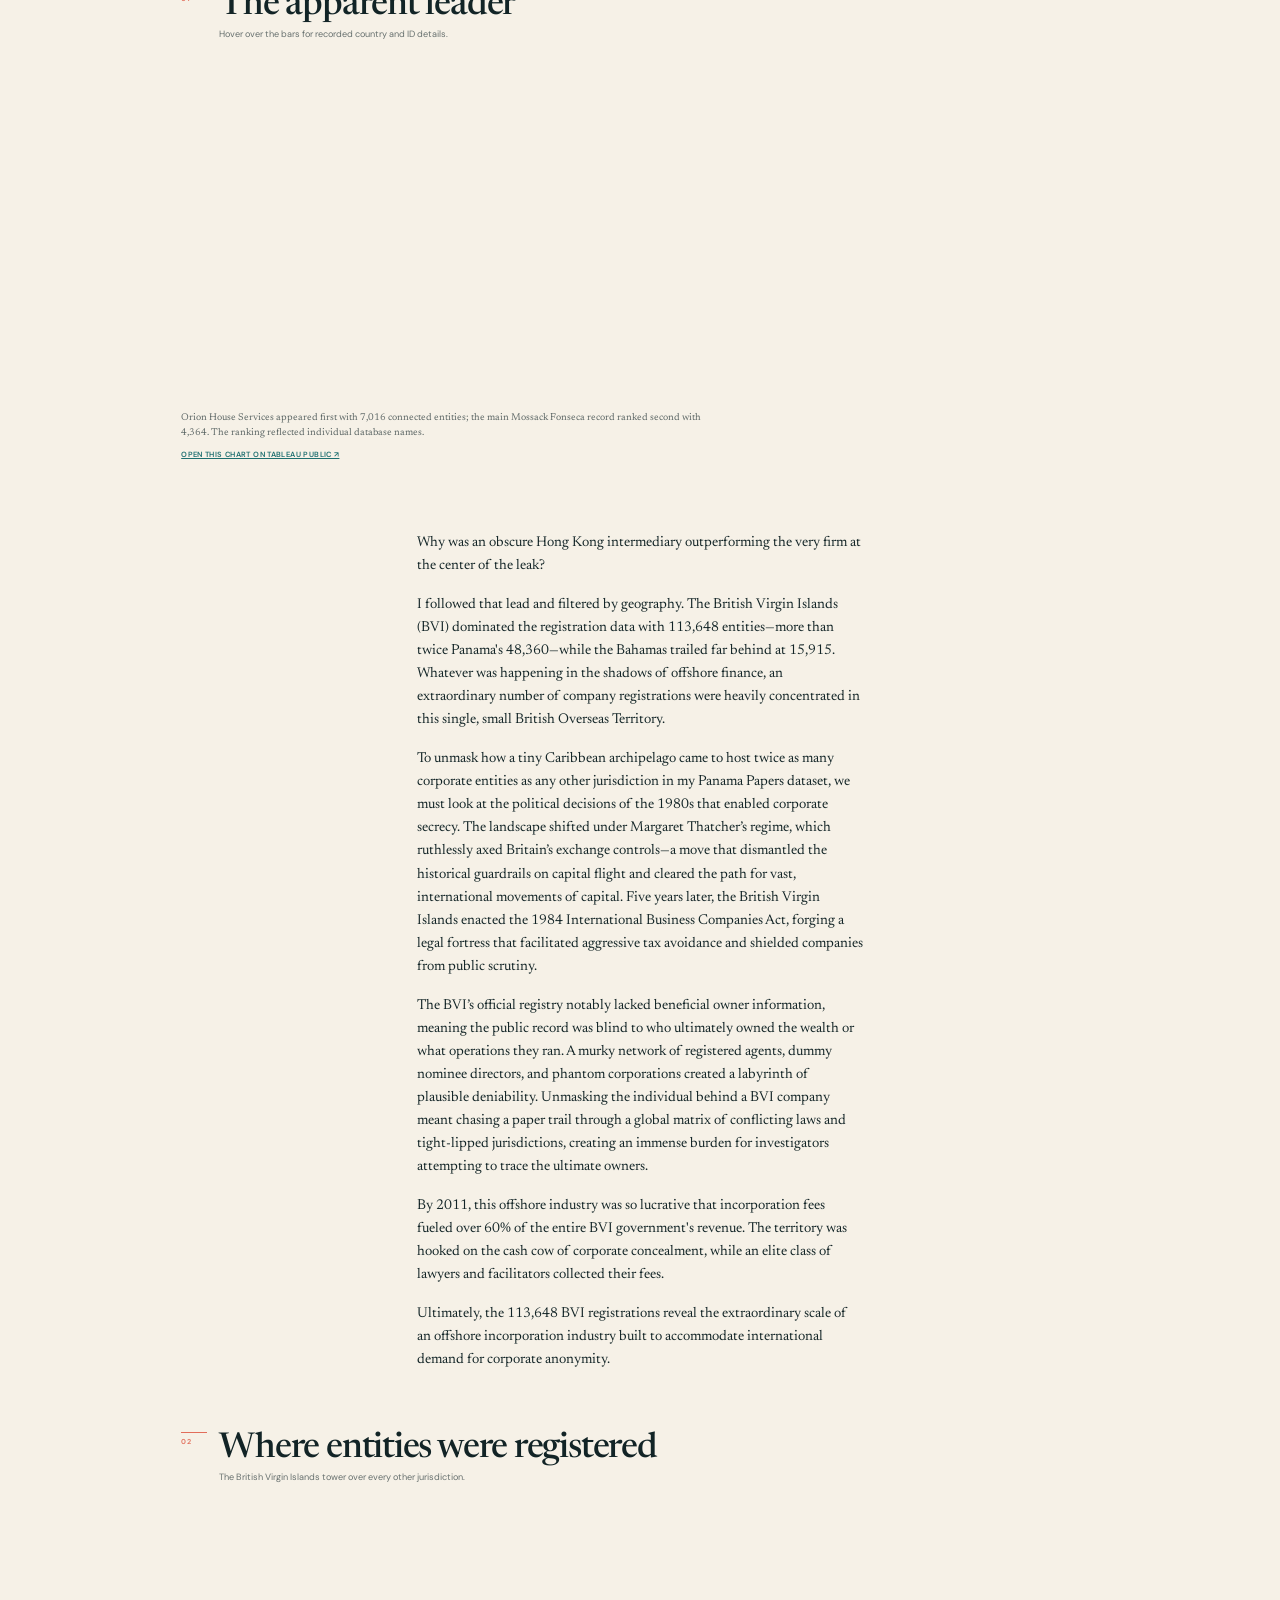
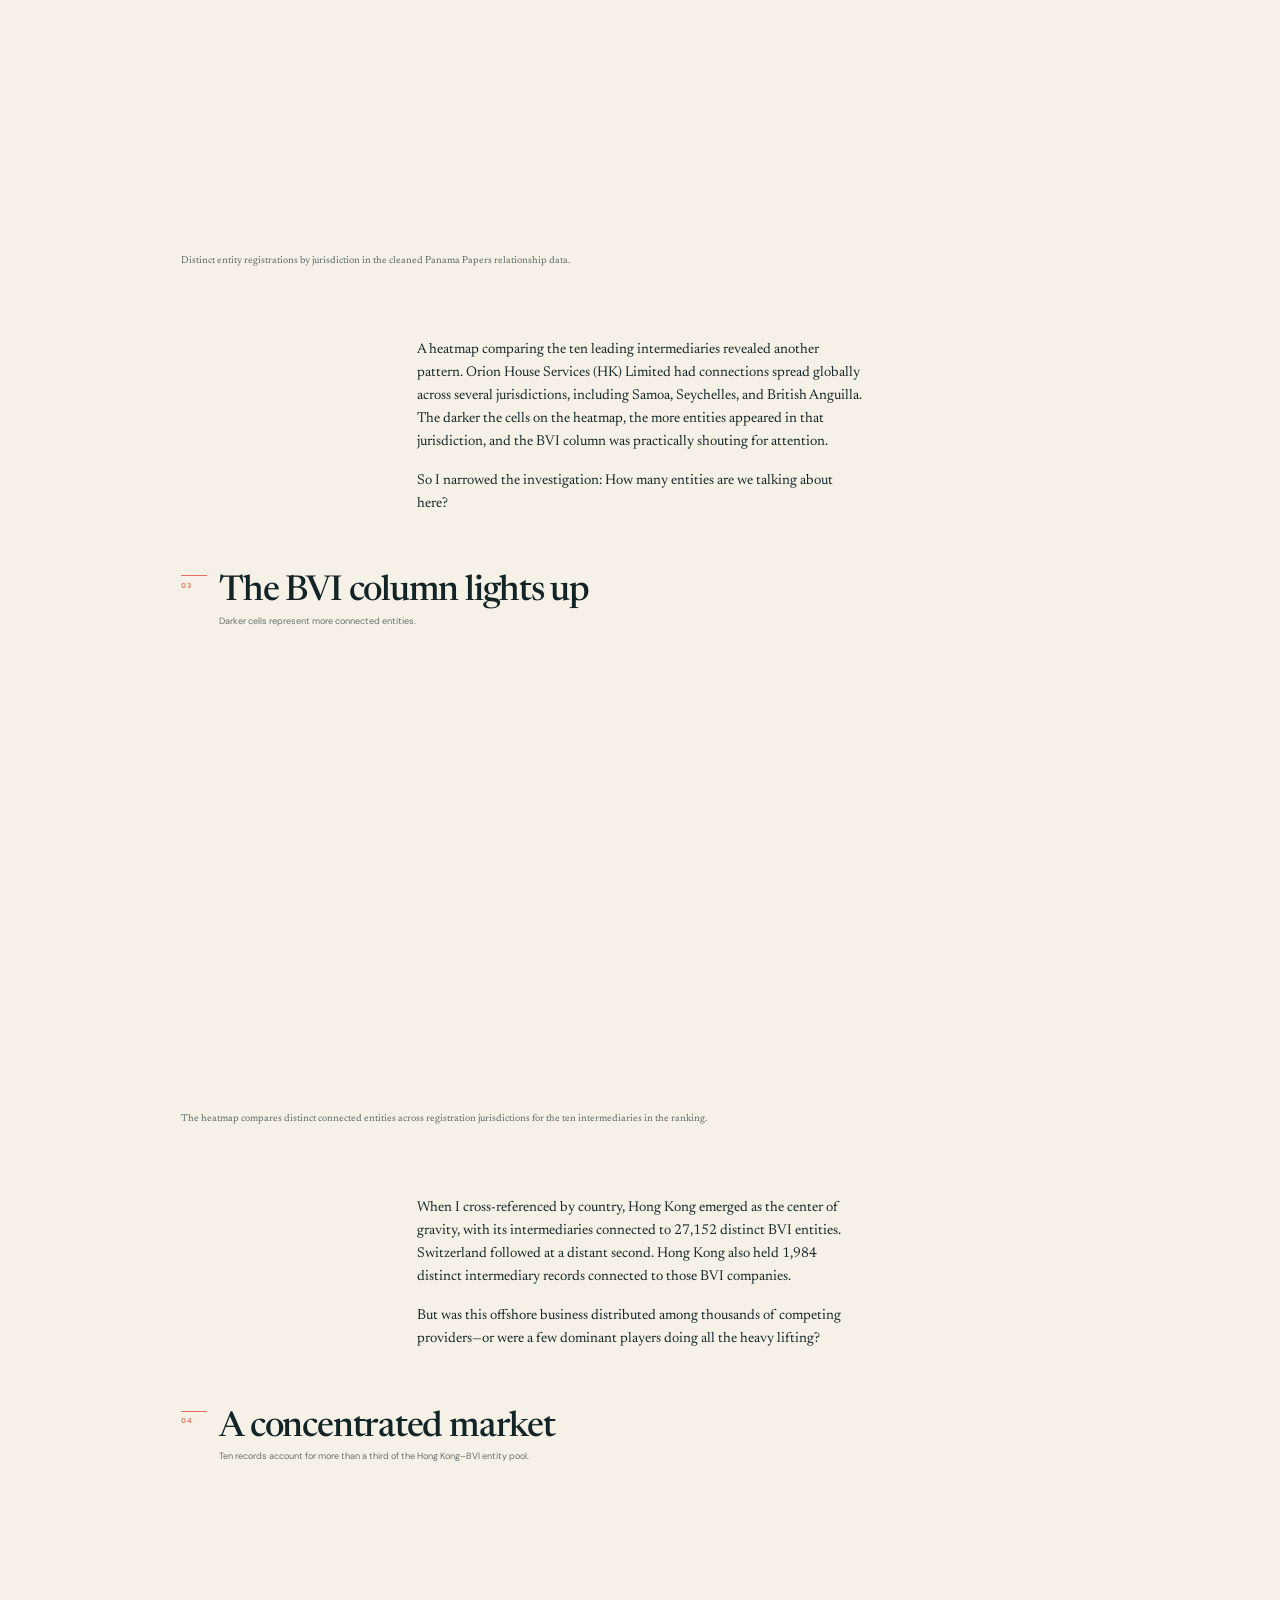
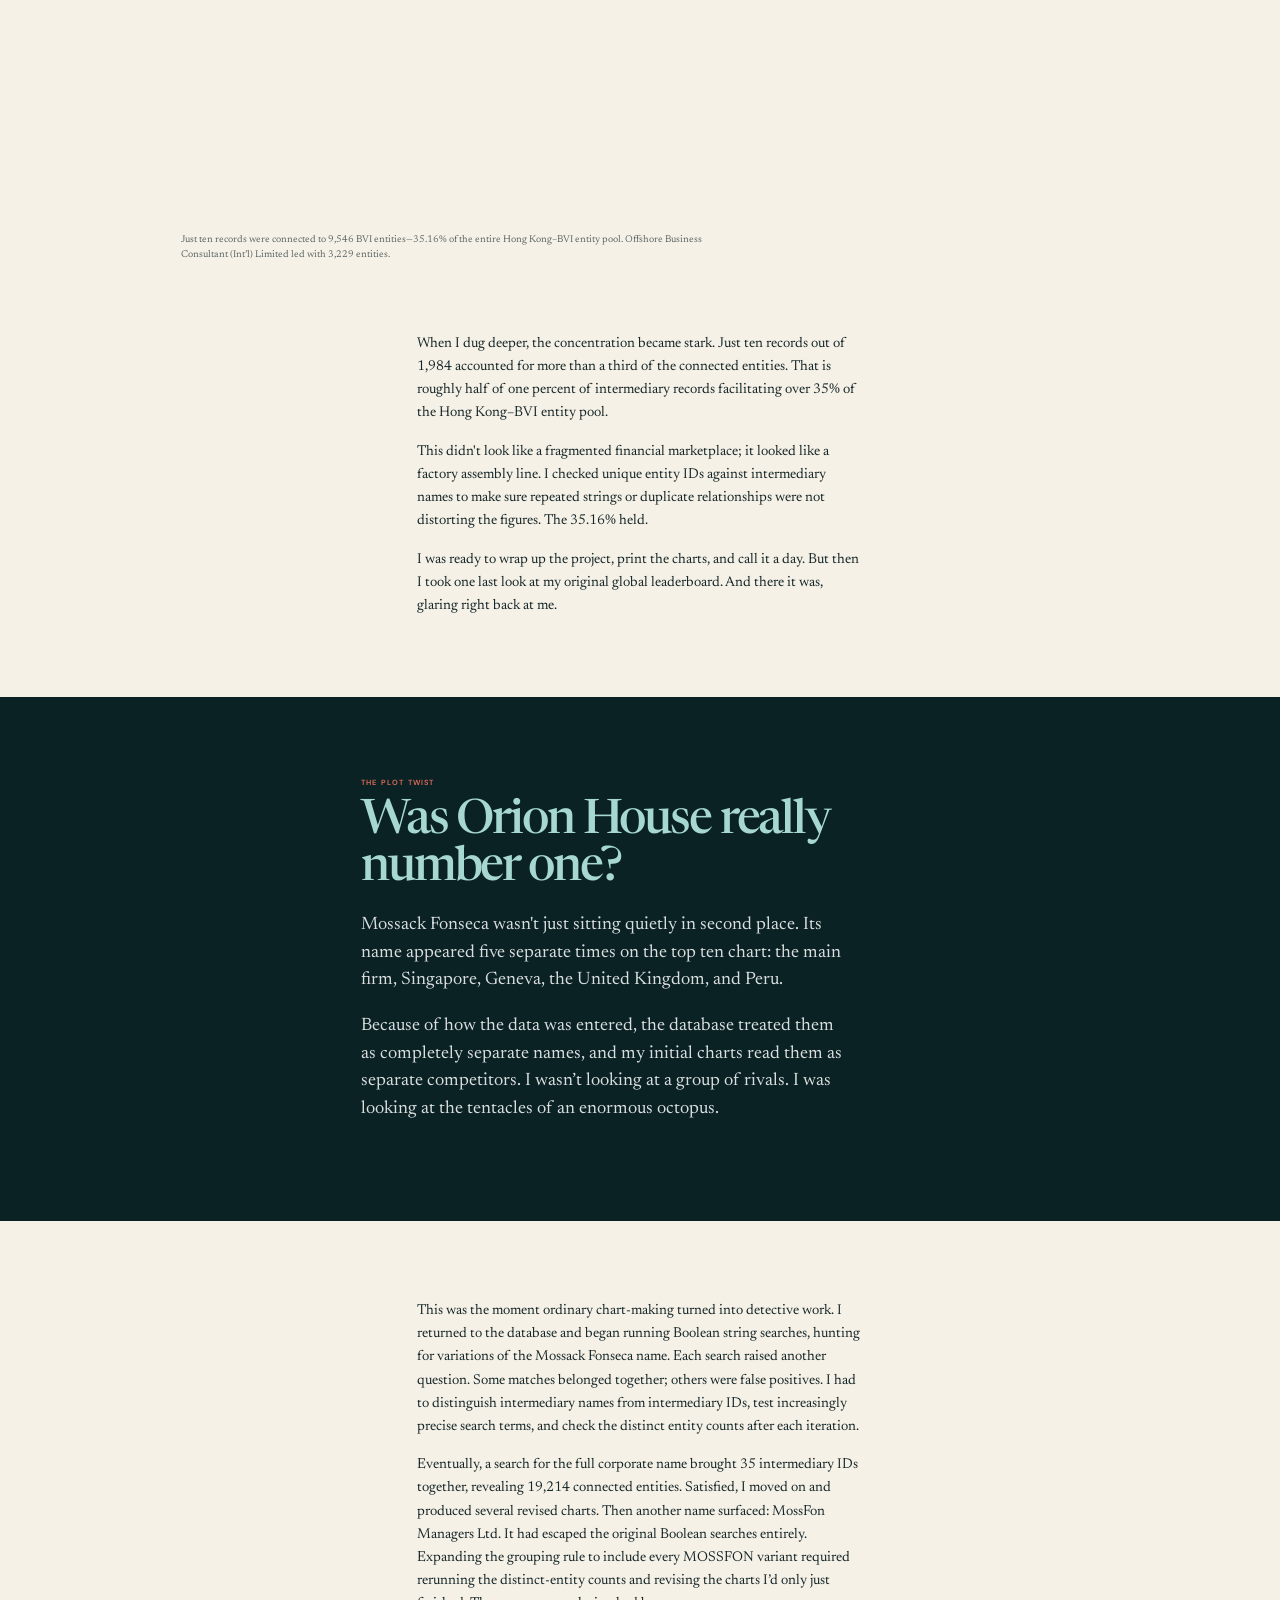
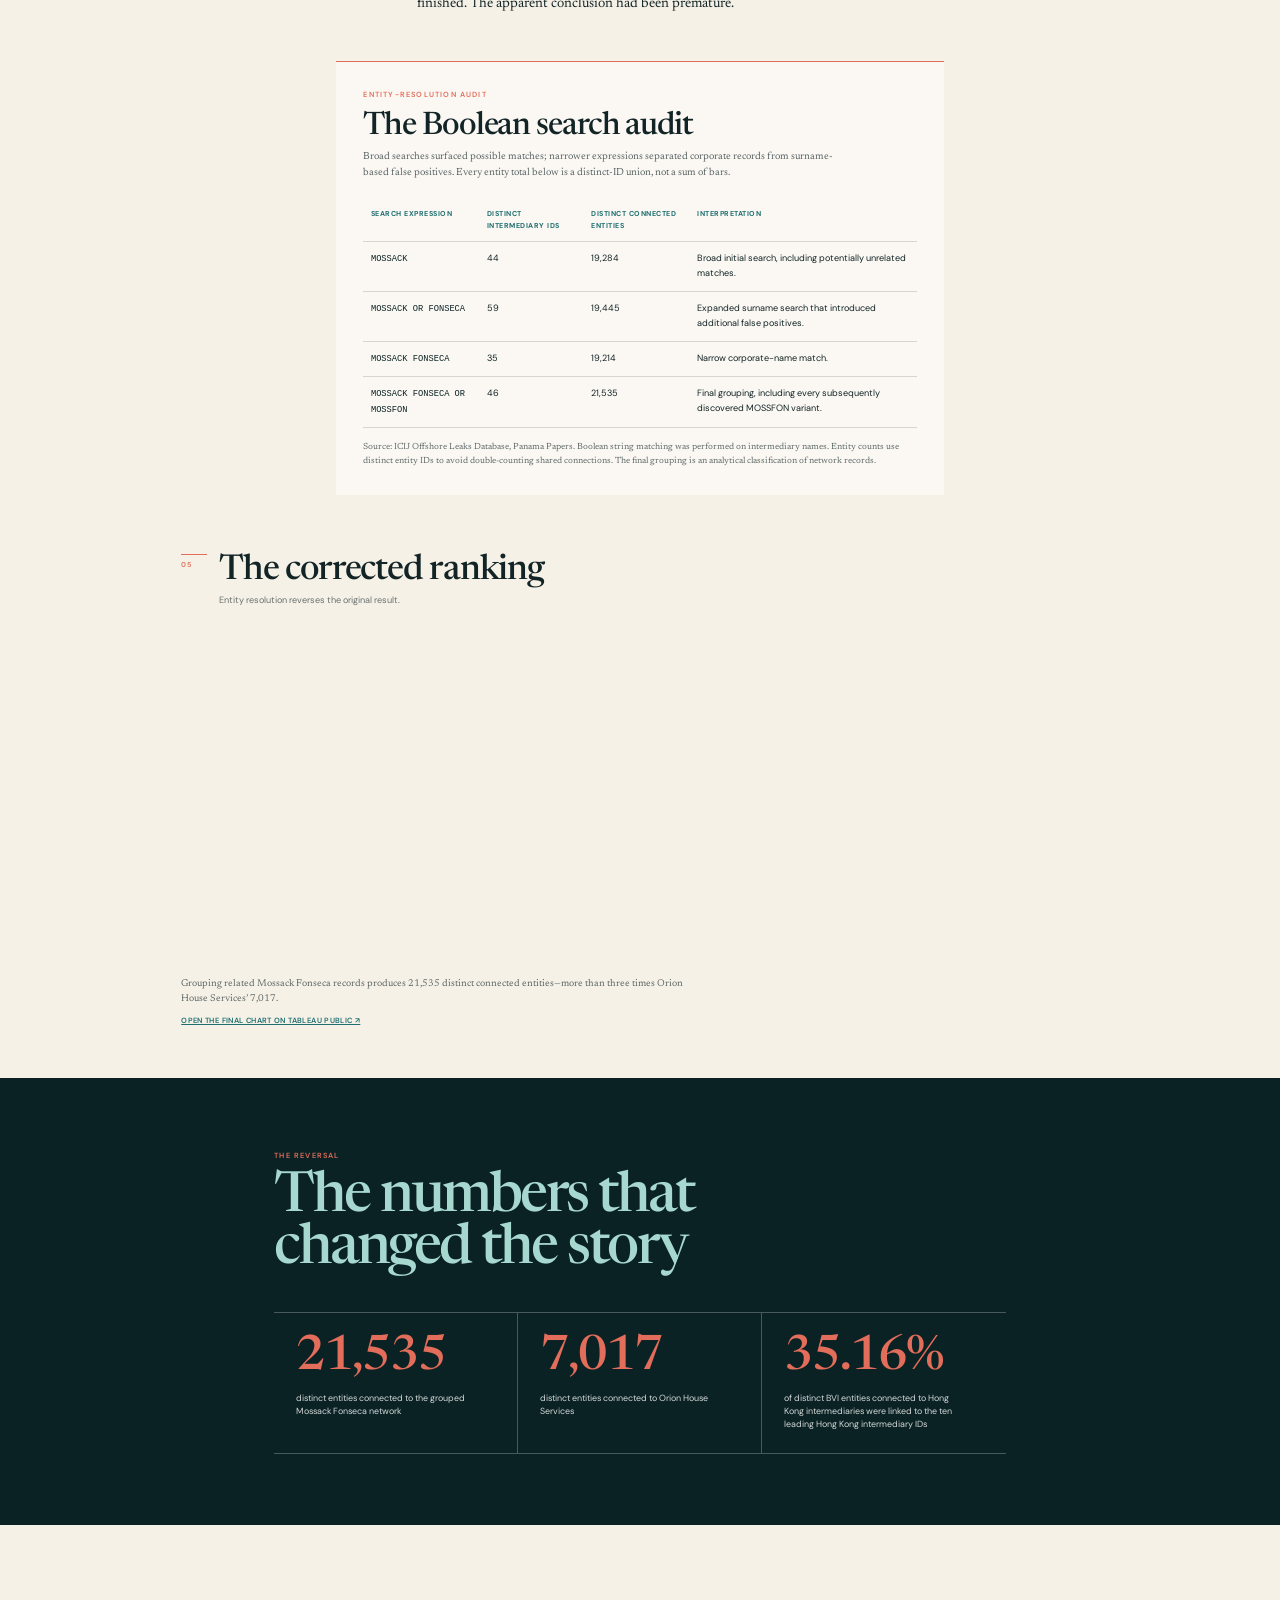
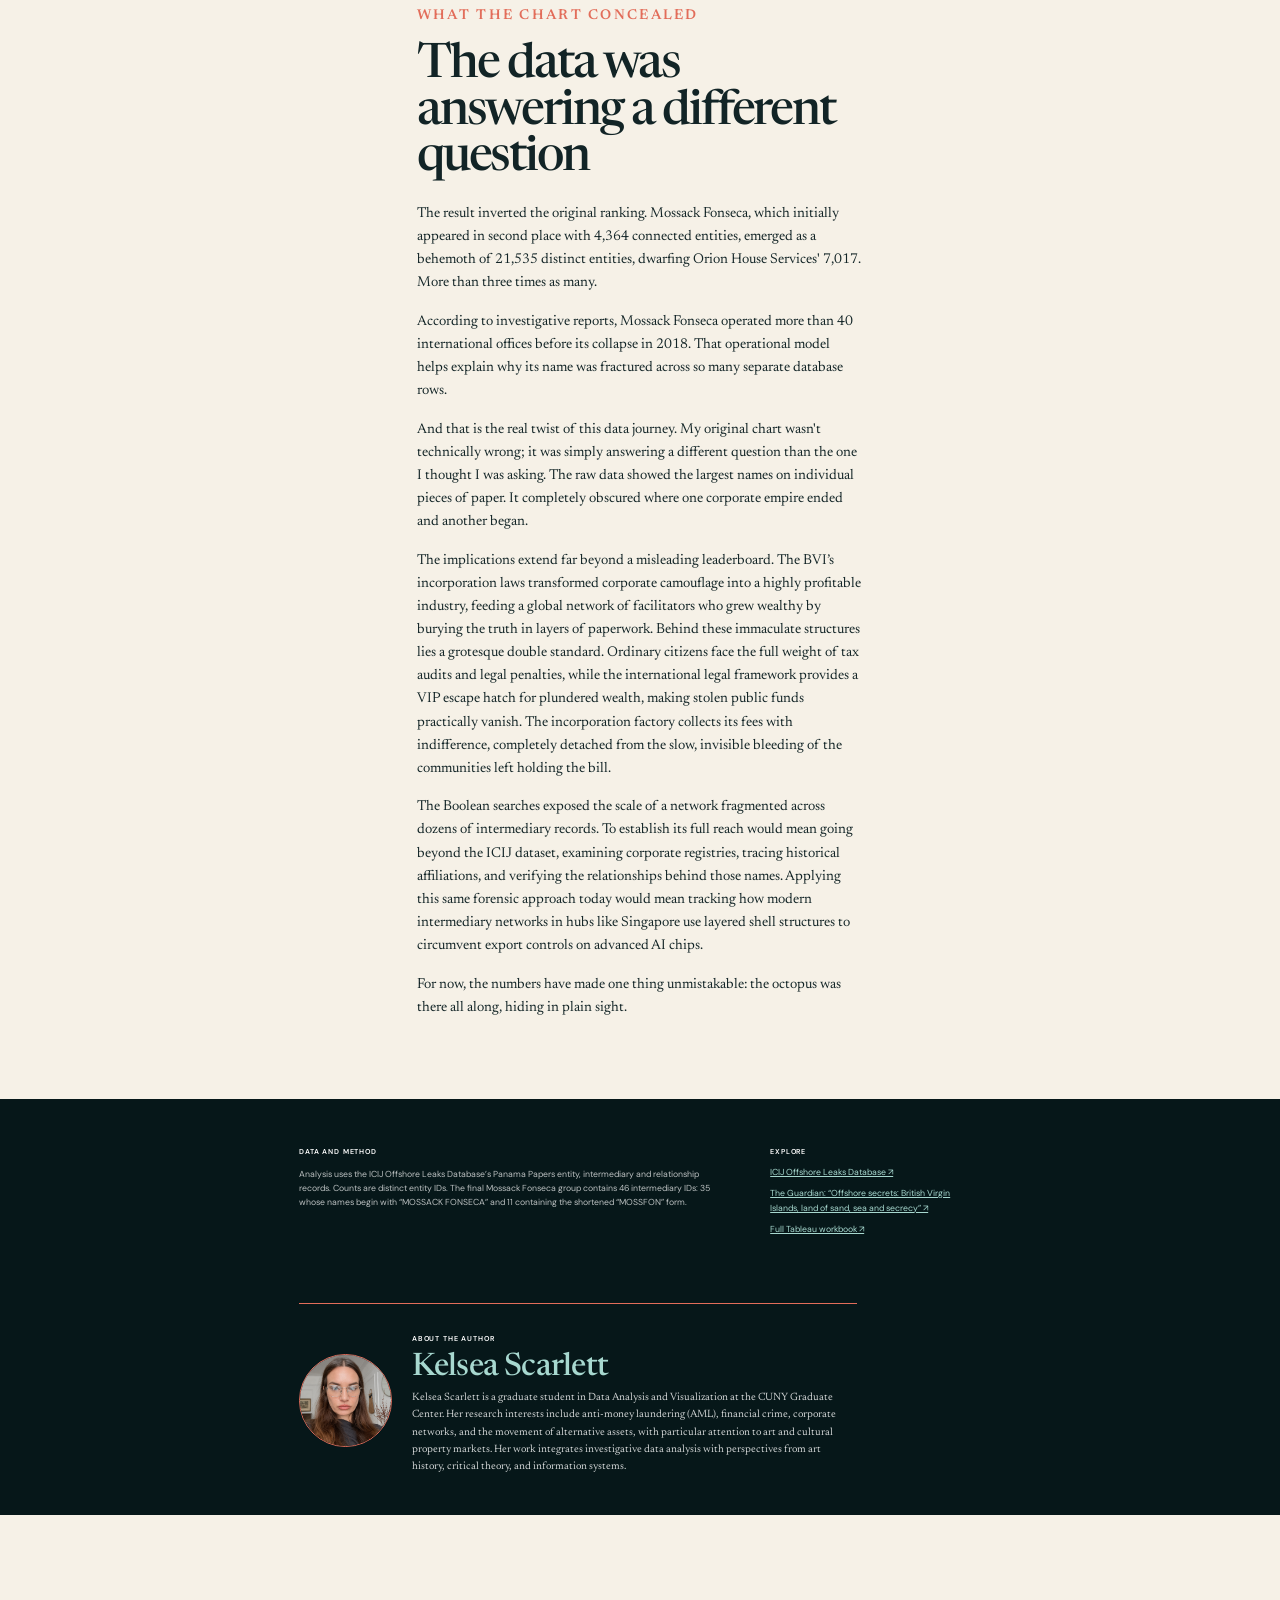
==== commit 94d958bb: "Update stylesheet version in index.html" ====
--- a/index.html
+++ b/index.html
@@ -7,7 +7,7 @@
   <meta name="theme-color" content="#0a2224">
   <title>The Panama Papers — An Octopus Hiding in Plain Sight</title>
   <link rel="preconnect" href="https://public.tableau.com">
-  <link rel="stylesheet" href="styles.css?v=3">
+  <link rel="stylesheet" href="styles.css?v=4">
 </head>
 <body>
   <div class="progress" aria-hidden="true"><span id="progress-bar"></span></div>
--- a/styles.css
+++ b/styles.css
@@ -16,7 +16,7 @@
 * { box-sizing: border-box; }
 html { scroll-behavior: smooth; }
 body {
-  zoom: 0.67;
+  zoom: 0.62;
   margin: 0;
   color: var(--ink);
   background: var(--paper);
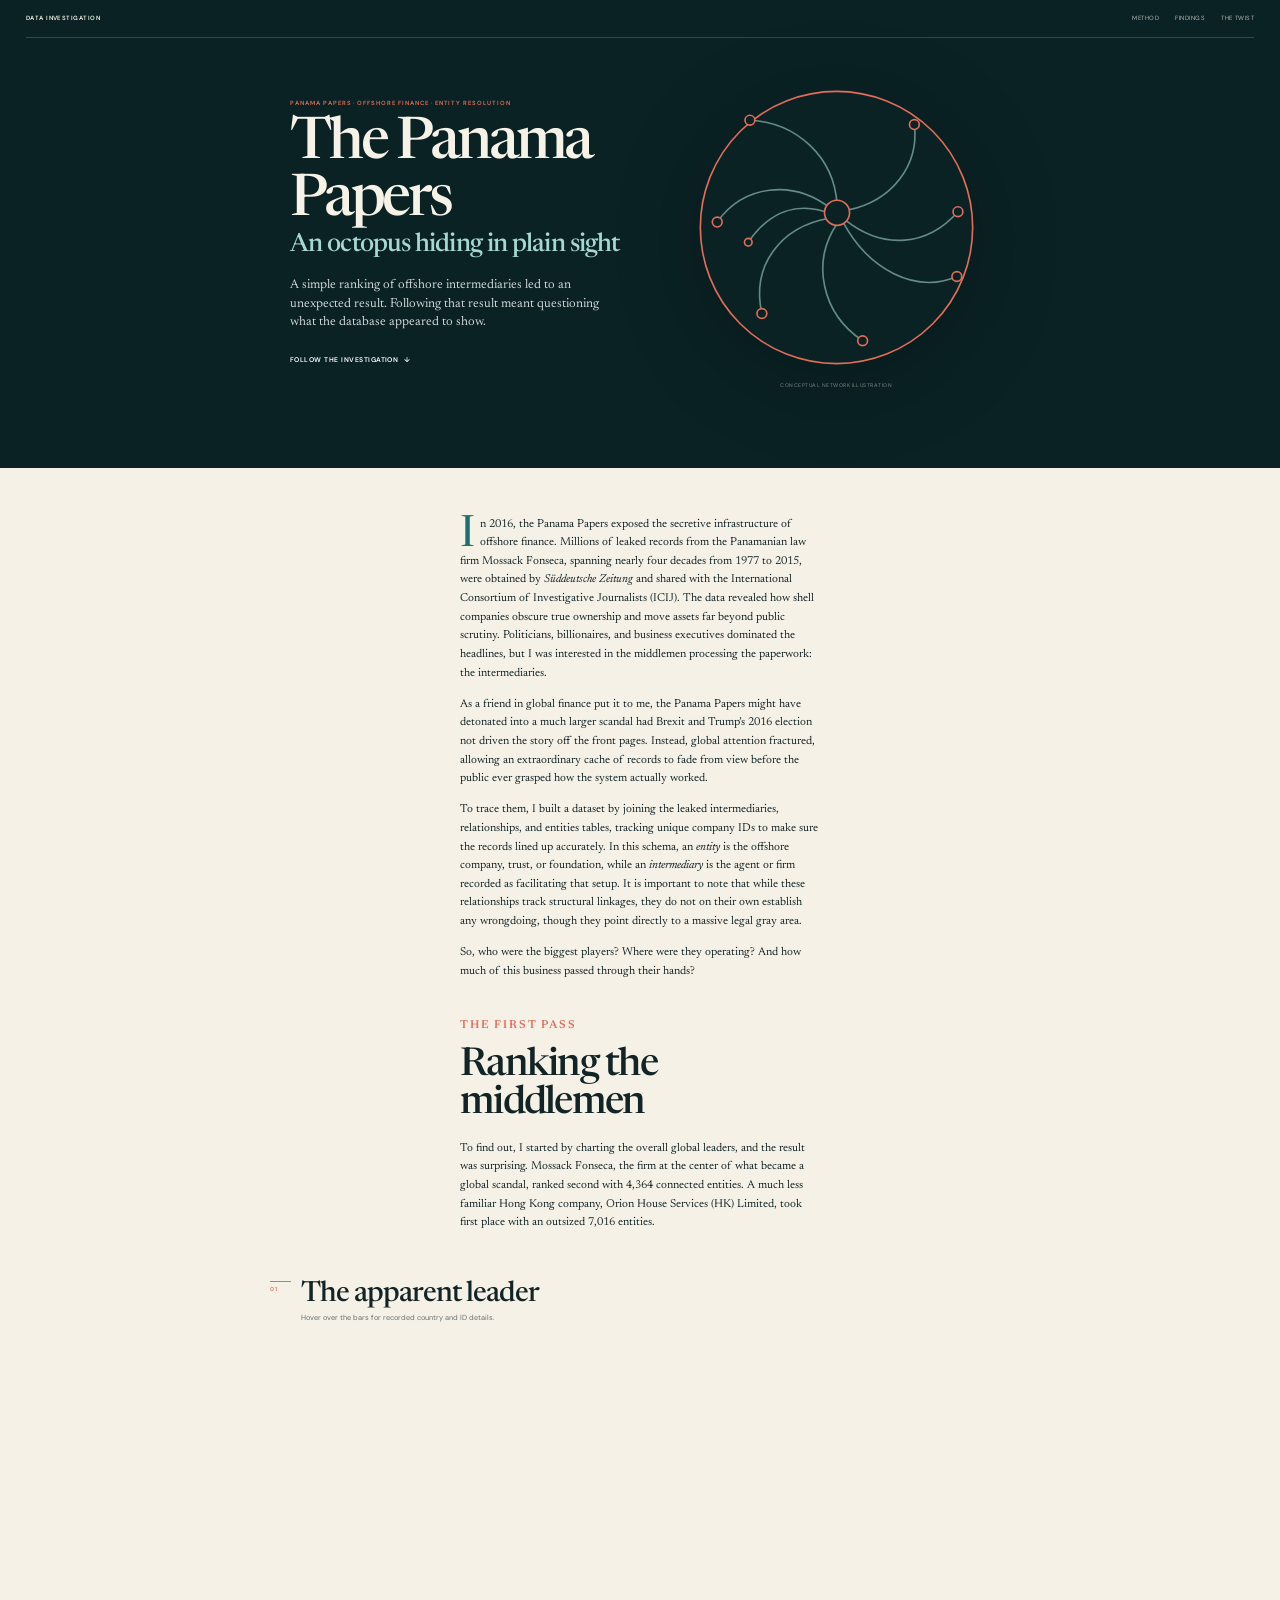
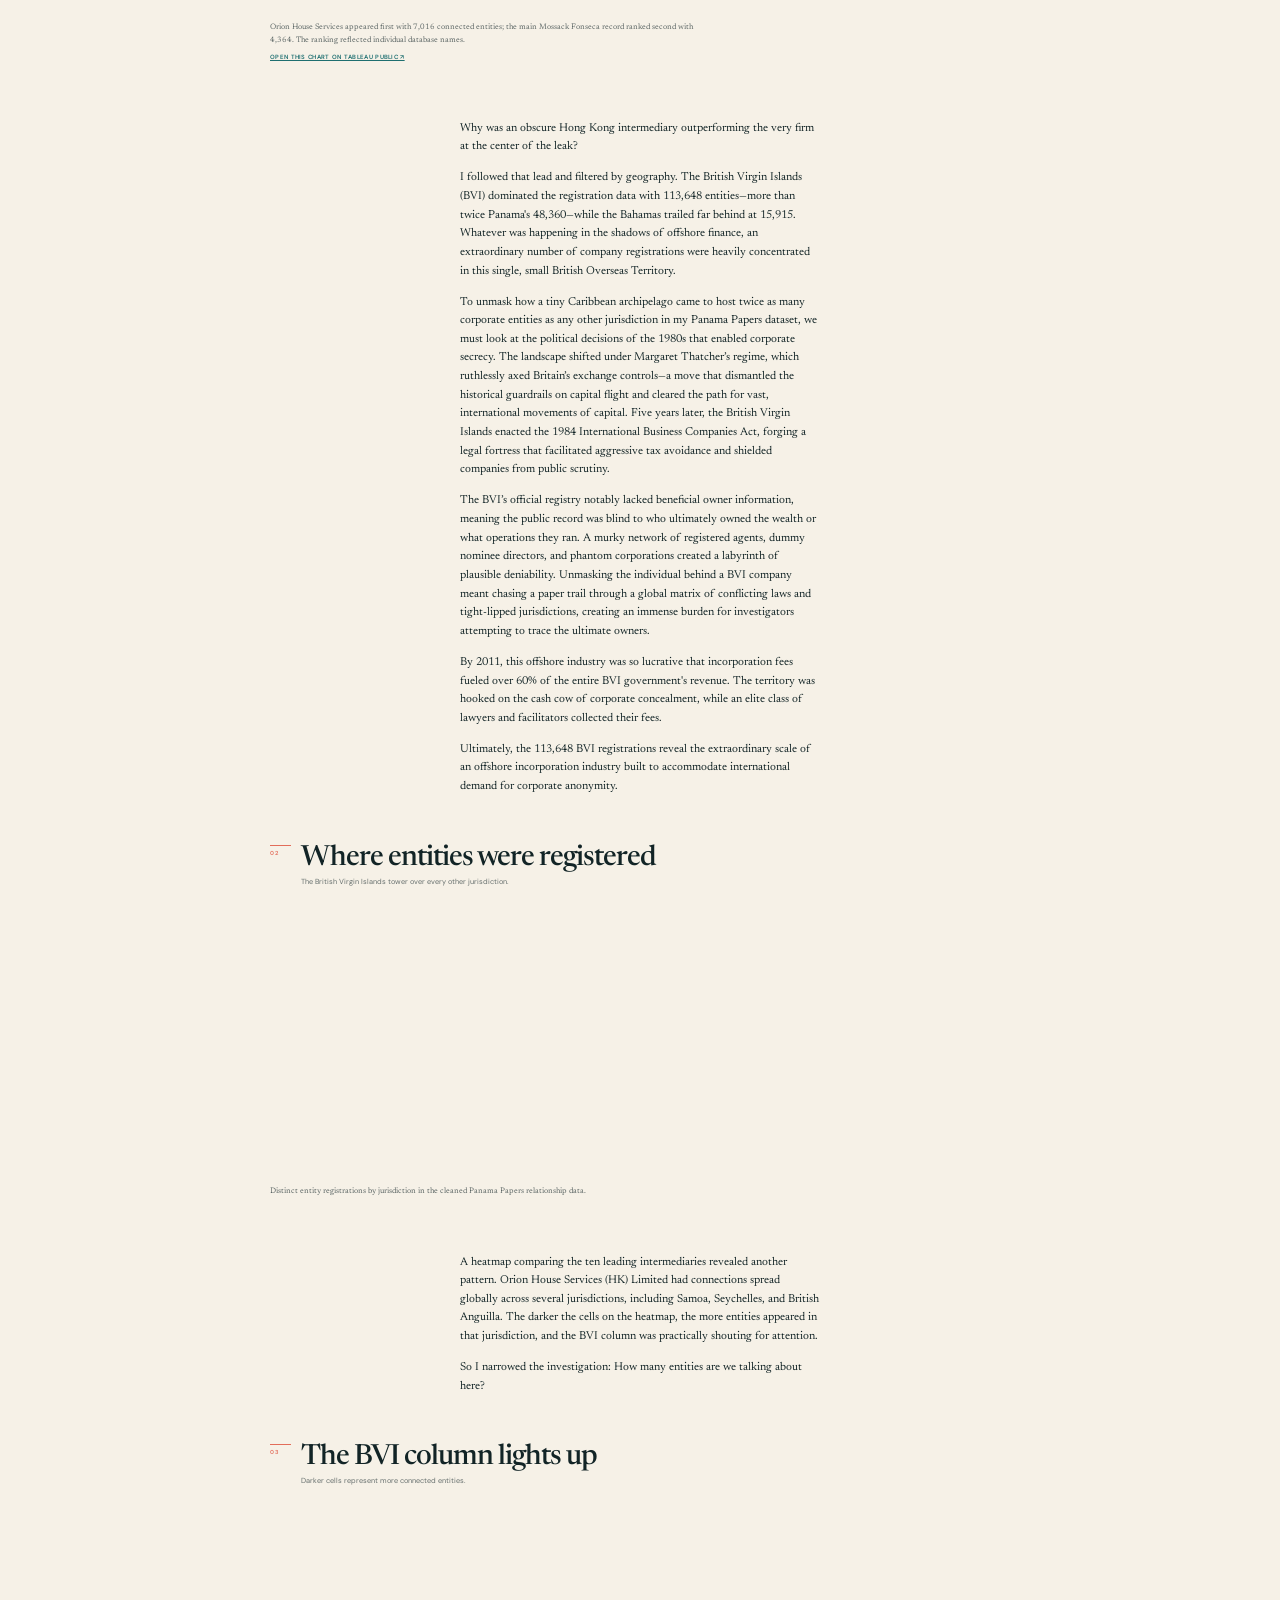
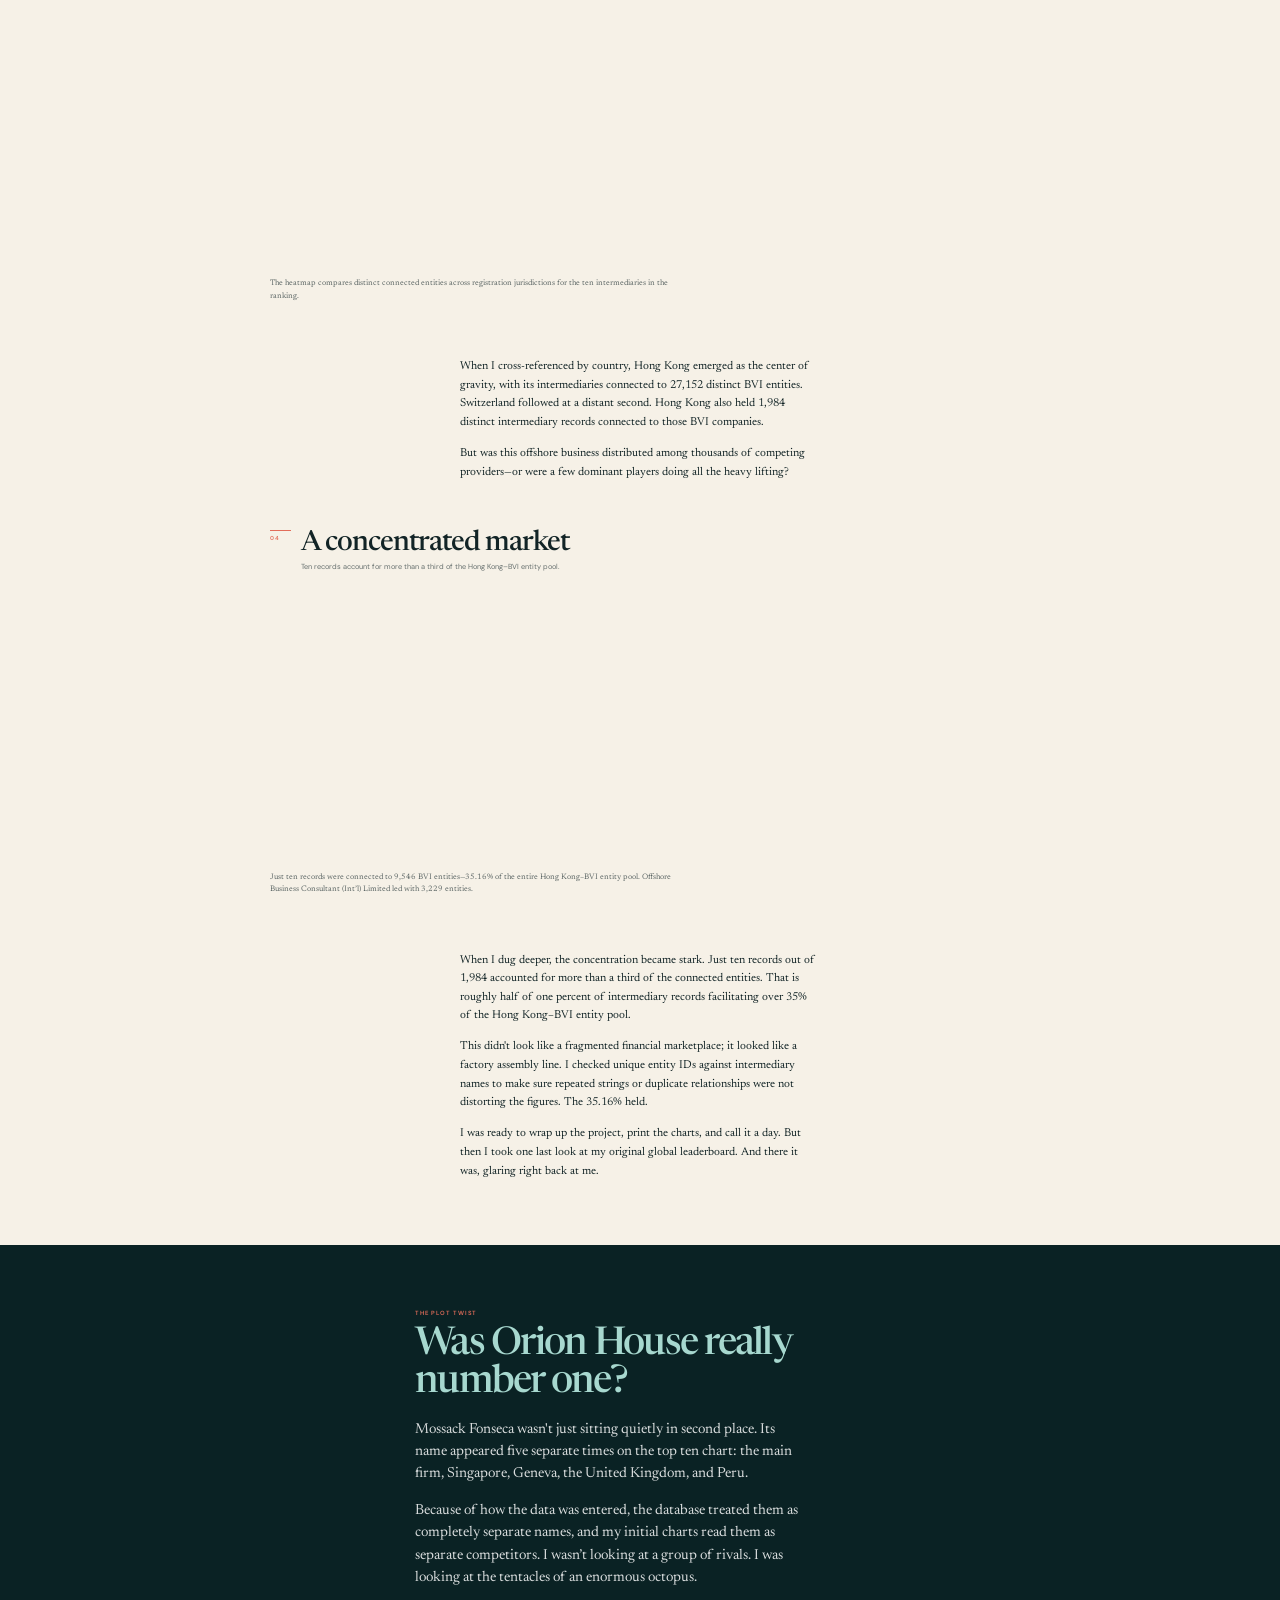
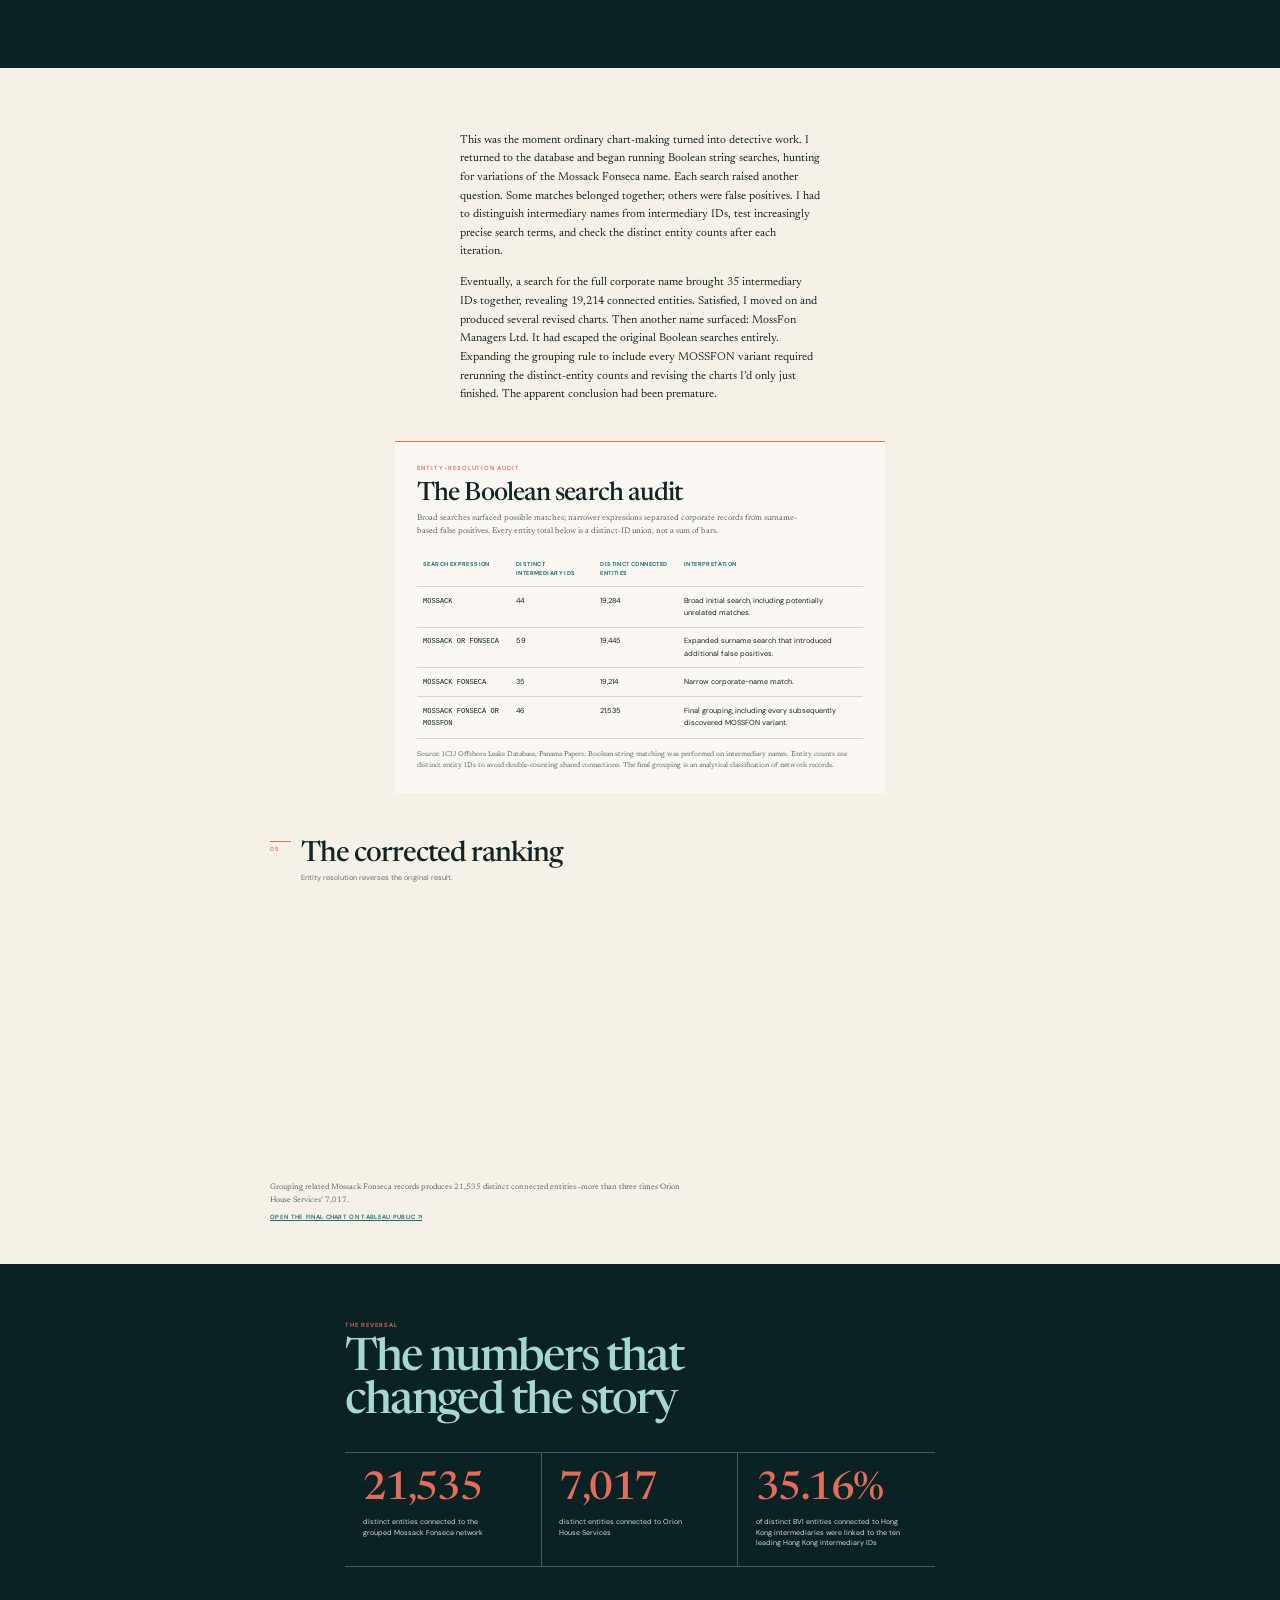
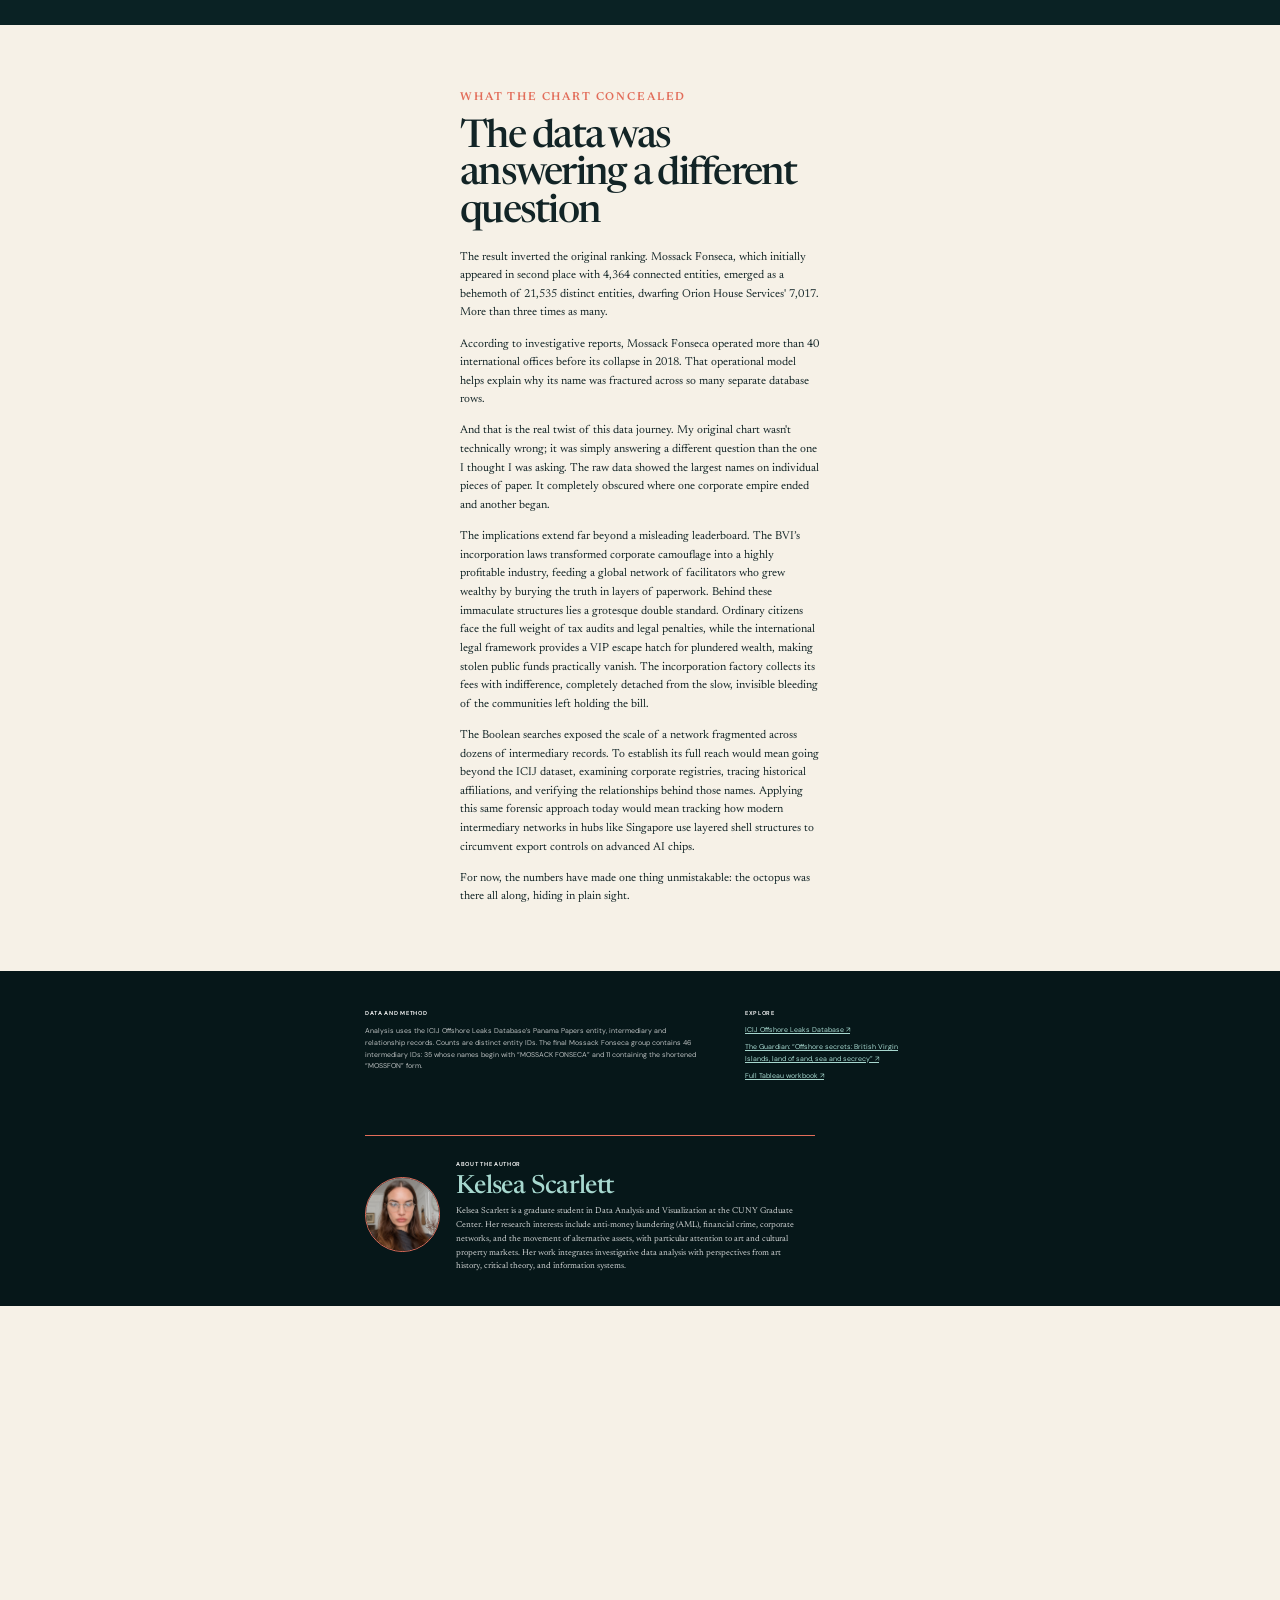
==== commit f7cc0721: "Update stylesheet version in index.html" ====
--- a/index.html
+++ b/index.html
@@ -7,7 +7,7 @@
   <meta name="theme-color" content="#0a2224">
   <title>The Panama Papers — An Octopus Hiding in Plain Sight</title>
   <link rel="preconnect" href="https://public.tableau.com">
-  <link rel="stylesheet" href="styles.css?v=4">
+  <link rel="stylesheet" href="styles.css?v=5">
 </head>
 <body>
   <div class="progress" aria-hidden="true"><span id="progress-bar"></span></div>
--- a/styles.css
+++ b/styles.css
@@ -16,7 +16,7 @@
 * { box-sizing: border-box; }
 html { scroll-behavior: smooth; }
 body {
-  zoom: 0.62;
+  zoom: 0.50;
   margin: 0;
   color: var(--ink);
   background: var(--paper);
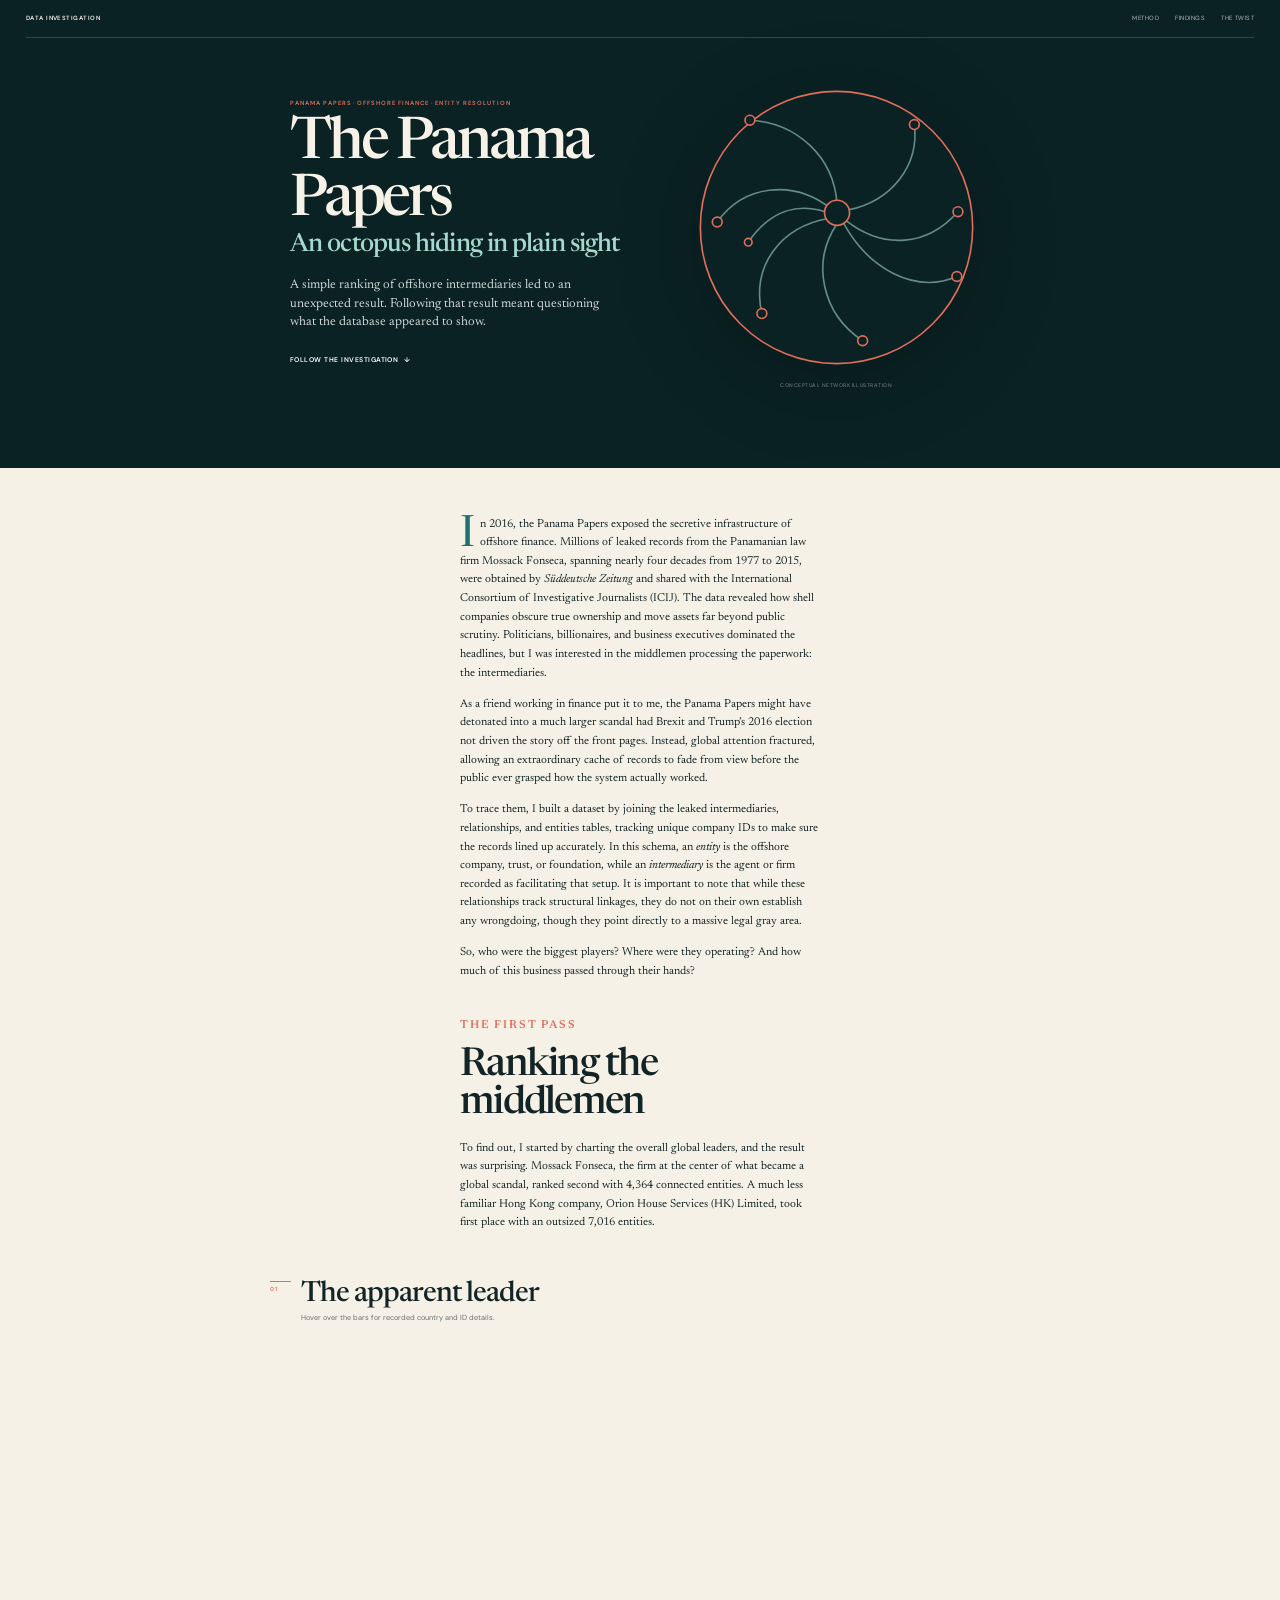
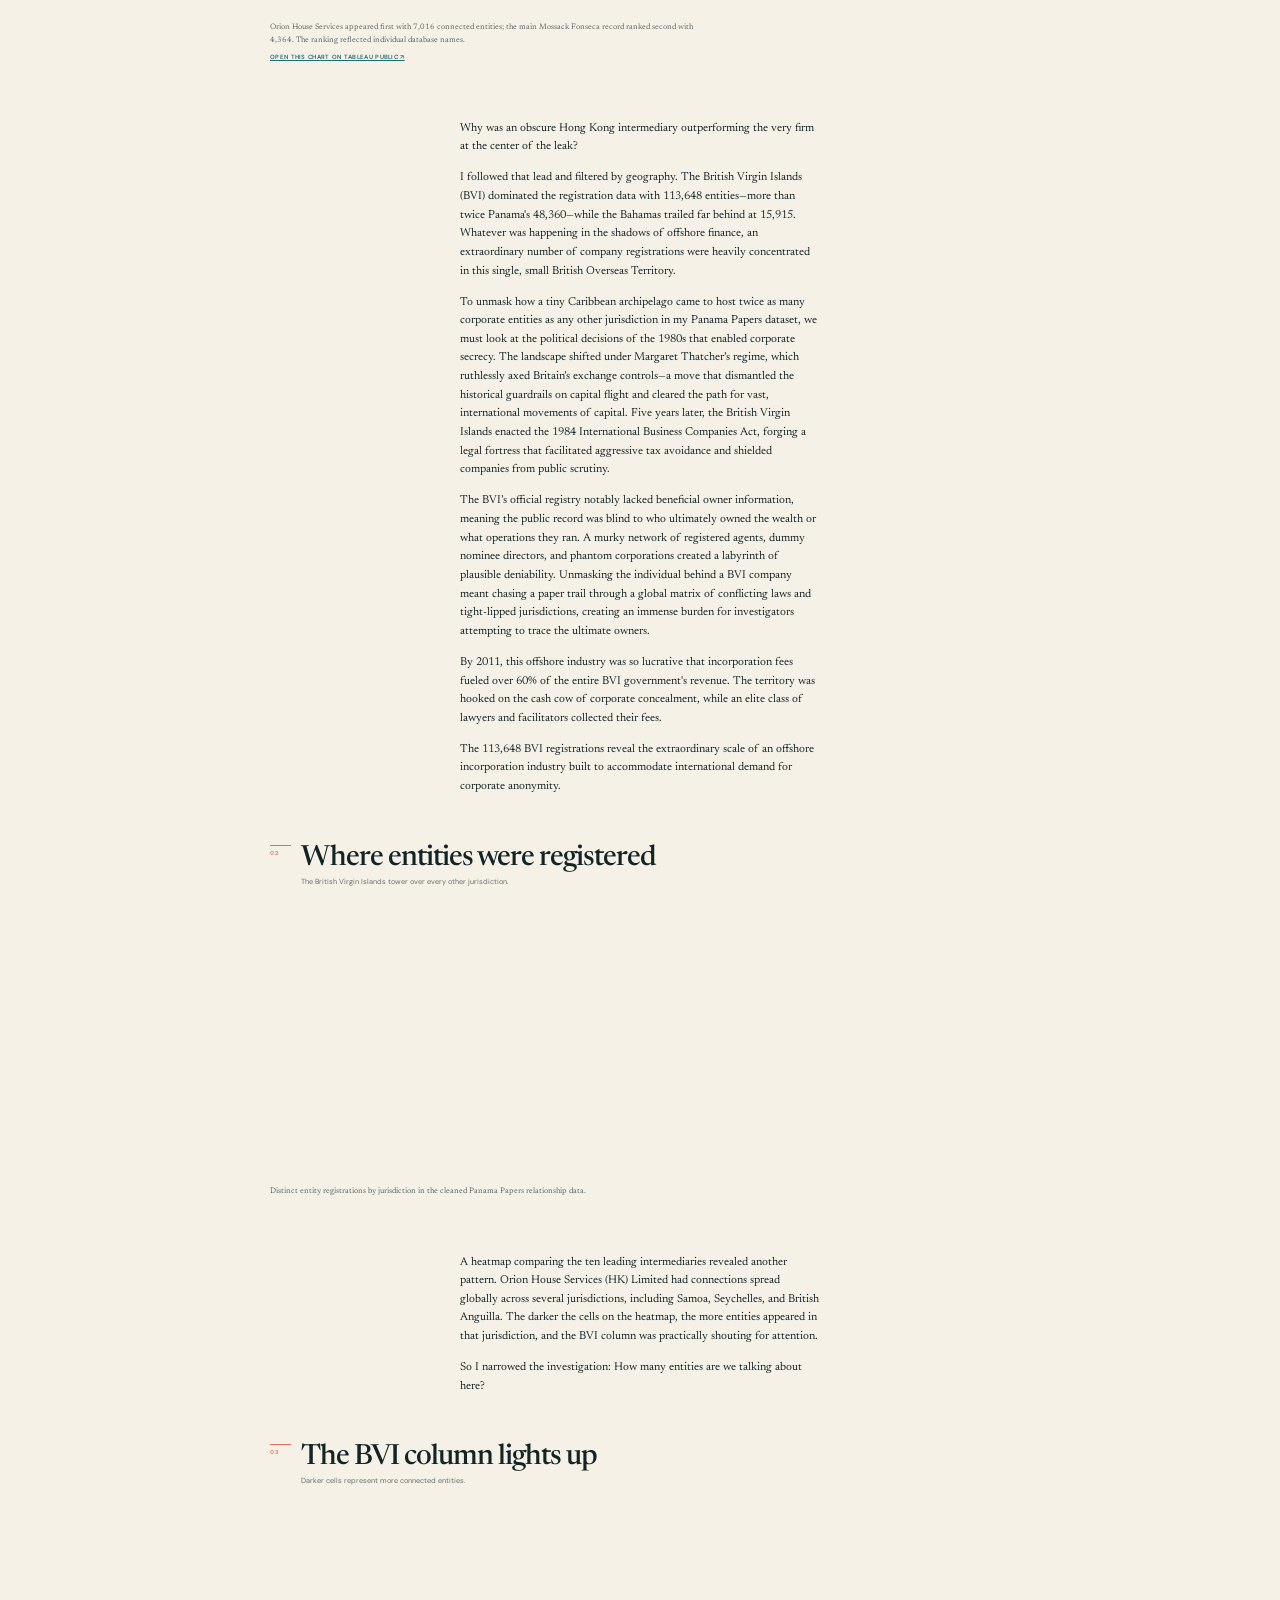
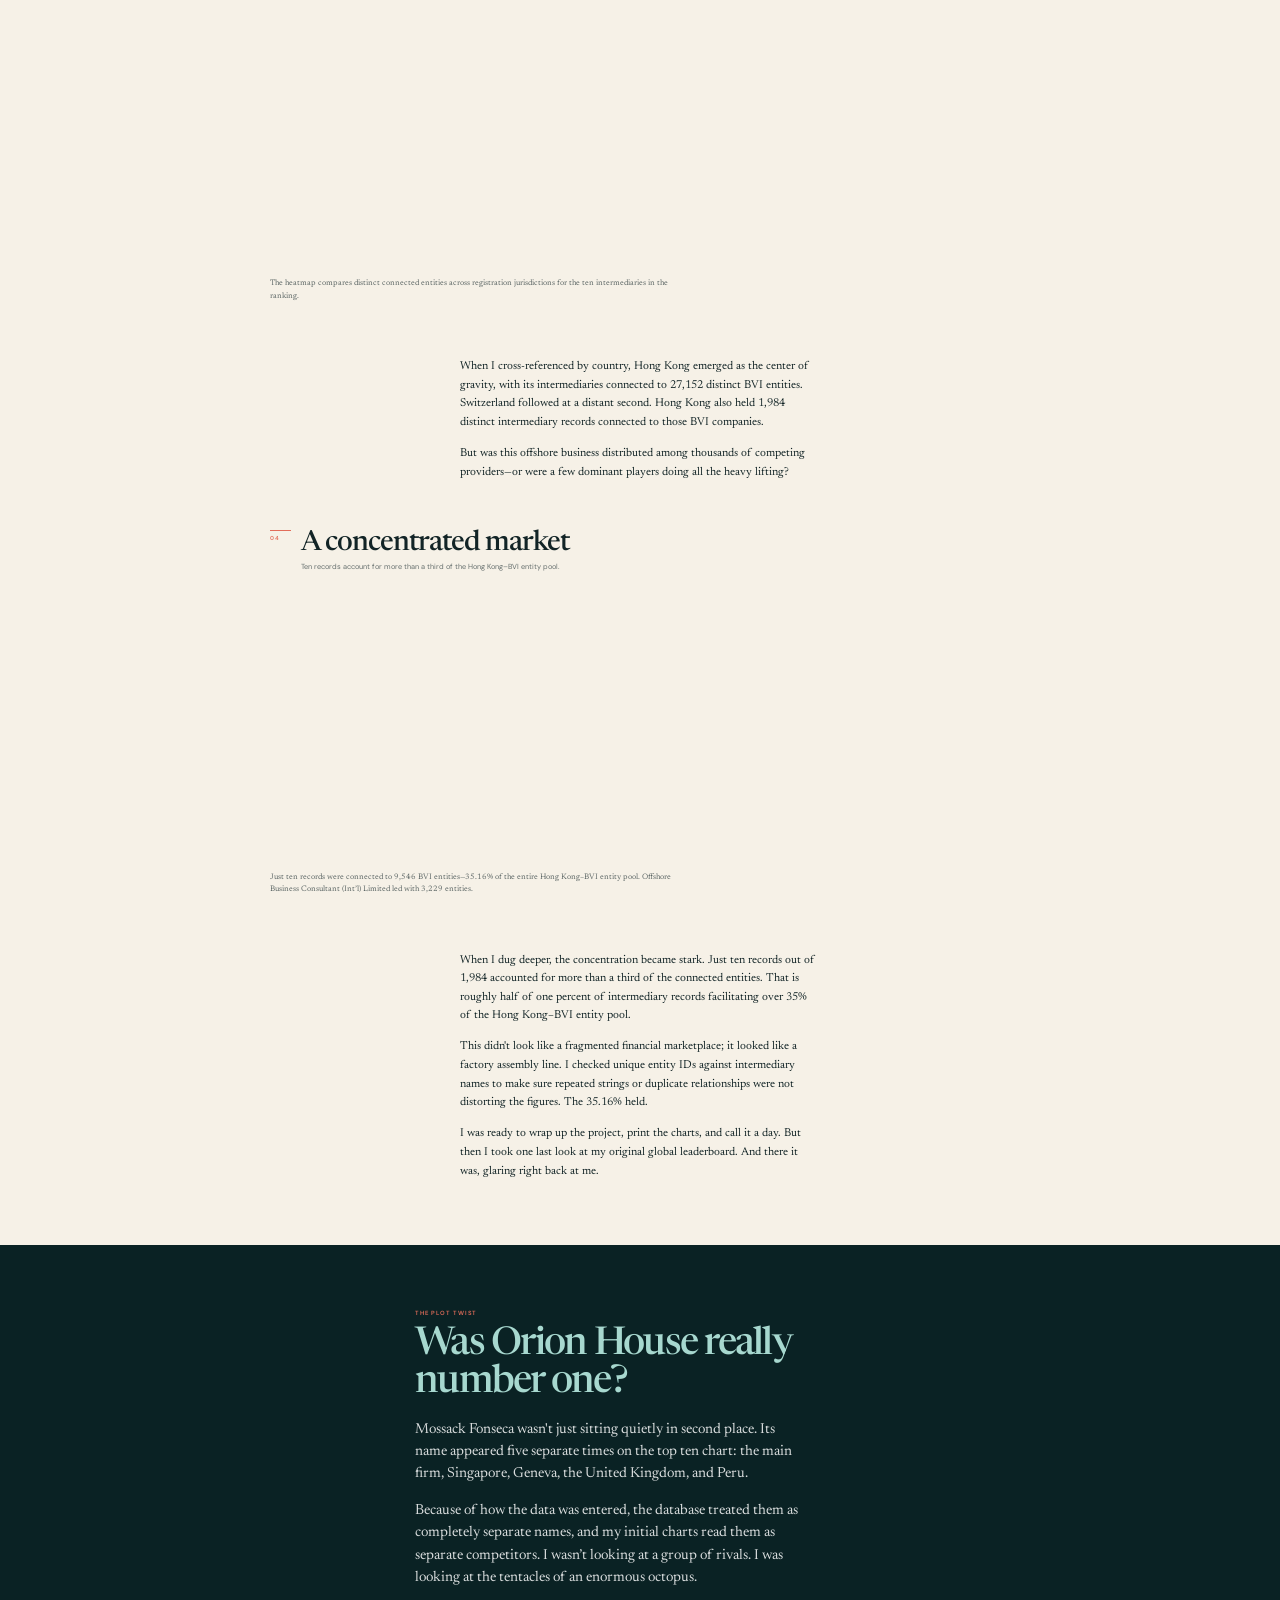
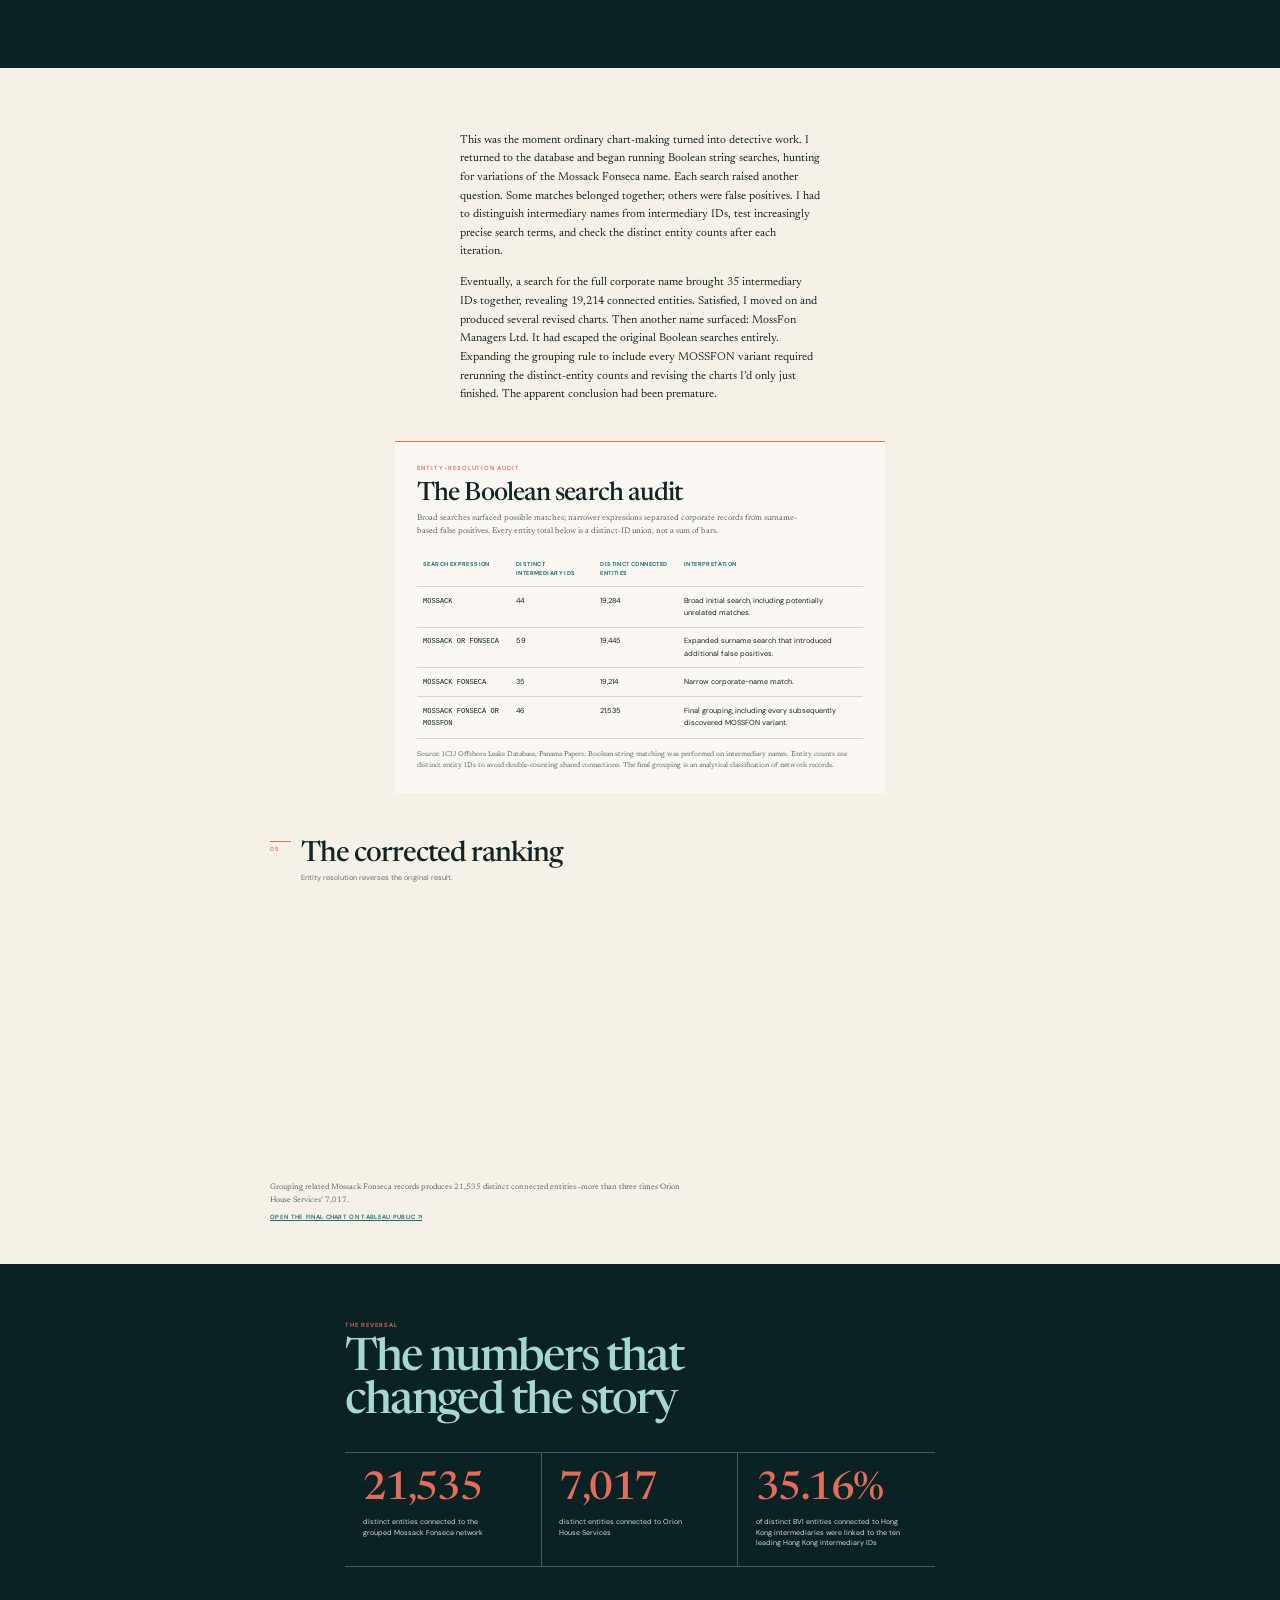
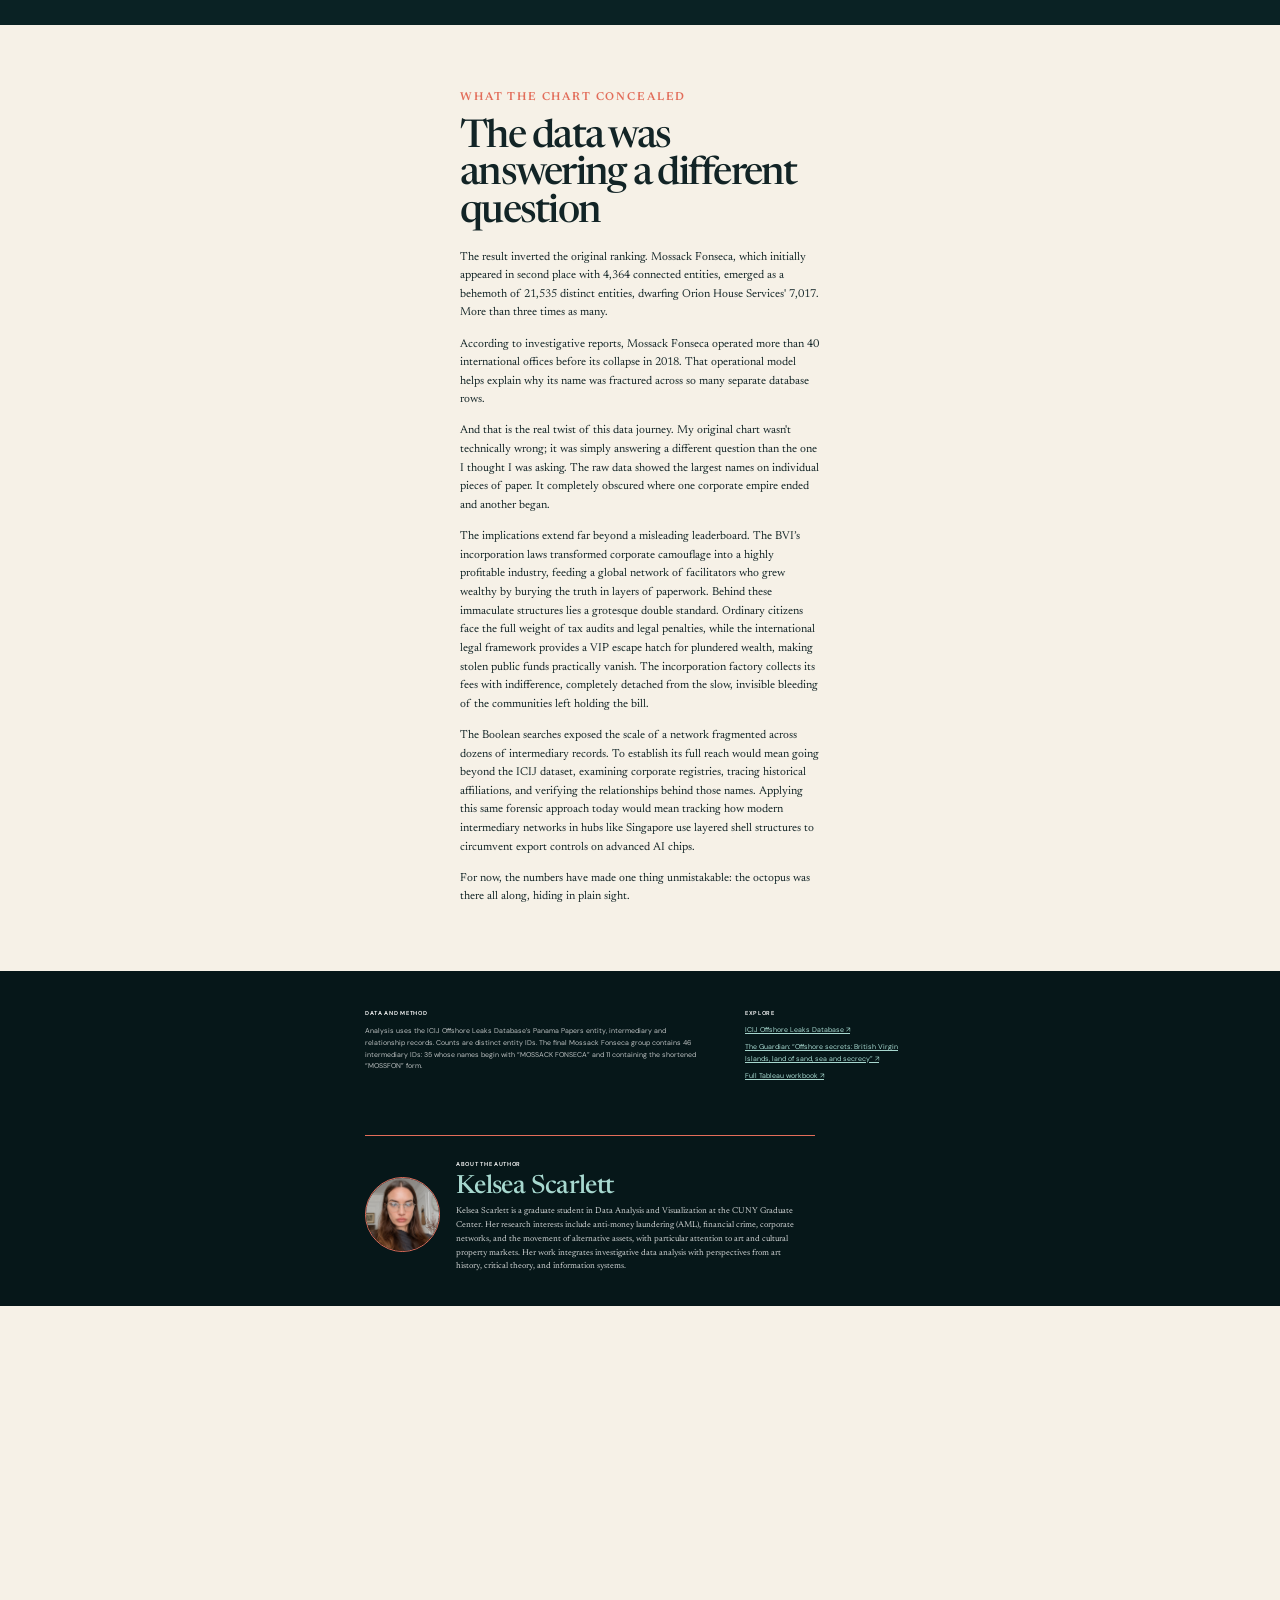
==== commit efc5d162: "Fix wording in paragraphs about Panama Papers" ====
--- a/index.html
+++ b/index.html
@@ -63,7 +63,7 @@
     <article>
       <section class="prose opening" id="opening">
         <p class="dropcap">In 2016, the Panama Papers exposed the secretive infrastructure of offshore finance. Millions of leaked records from the Panamanian law firm Mossack Fonseca, spanning nearly four decades from 1977 to 2015, were obtained by <em>Süddeutsche Zeitung</em> and shared with the International Consortium of Investigative Journalists (ICIJ). The data revealed how shell companies obscure true ownership and move assets far beyond public scrutiny. Politicians, billionaires, and business executives dominated the headlines, but I was interested in the middlemen processing the paperwork: the intermediaries.</p>
-        <p>As a friend in global finance put it to me, the Panama Papers might have detonated into a much larger scandal had Brexit and Trump’s 2016 election not driven the story off the front pages. Instead, global attention fractured, allowing an extraordinary cache of records to fade from view before the public ever grasped how the system actually worked.</p>
+        <p>As a friend working in finance put it to me, the Panama Papers might have detonated into a much larger scandal had Brexit and Trump’s 2016 election not driven the story off the front pages. Instead, global attention fractured, allowing an extraordinary cache of records to fade from view before the public ever grasped how the system actually worked.</p>
         <p>To trace them, I built a dataset by joining the leaked intermediaries, relationships, and entities tables, tracking unique company IDs to make sure the records lined up accurately. In this schema, an <em>entity</em> is the offshore company, trust, or foundation, while an <em>intermediary</em> is the agent or firm recorded as facilitating that setup. It is important to note that while these relationships track structural linkages, they do not on their own establish any wrongdoing, though they point directly to a massive legal gray area.</p>
         <p>So, who were the biggest players? Where were they operating? And how much of this business passed through their hands?</p>
       </section>
@@ -92,7 +92,7 @@
         <p>To unmask how a tiny Caribbean archipelago came to host twice as many corporate entities as any other jurisdiction in my Panama Papers dataset, we must look at the political decisions of the 1980s that enabled corporate secrecy. The landscape shifted under Margaret Thatcher’s regime, which ruthlessly axed Britain’s exchange controls—a move that dismantled the historical guardrails on capital flight and cleared the path for vast, international movements of capital. Five years later, the British Virgin Islands enacted the 1984 International Business Companies Act, forging a legal fortress that facilitated aggressive tax avoidance and shielded companies from public scrutiny.</p>
         <p>The BVI’s official registry notably lacked beneficial owner information, meaning the public record was blind to who ultimately owned the wealth or what operations they ran. A murky network of registered agents, dummy nominee directors, and phantom corporations created a labyrinth of plausible deniability. Unmasking the individual behind a BVI company meant chasing a paper trail through a global matrix of conflicting laws and tight-lipped jurisdictions, creating an immense burden for investigators attempting to trace the ultimate owners.</p>
         <p>By 2011, this offshore industry was so lucrative that incorporation fees fueled over 60% of the entire BVI government's revenue. The territory was hooked on the cash cow of corporate concealment, while an elite class of lawyers and facilitators collected their fees.</p>
-        <p>Ultimately, the 113,648 BVI registrations reveal the extraordinary scale of an offshore incorporation industry built to accommodate international demand for corporate anonymity.</p>
+        <p>The 113,648 BVI registrations reveal the extraordinary scale of an offshore incorporation industry built to accommodate international demand for corporate anonymity.</p>
       </section>
 
       <figure class="viz-block wide">
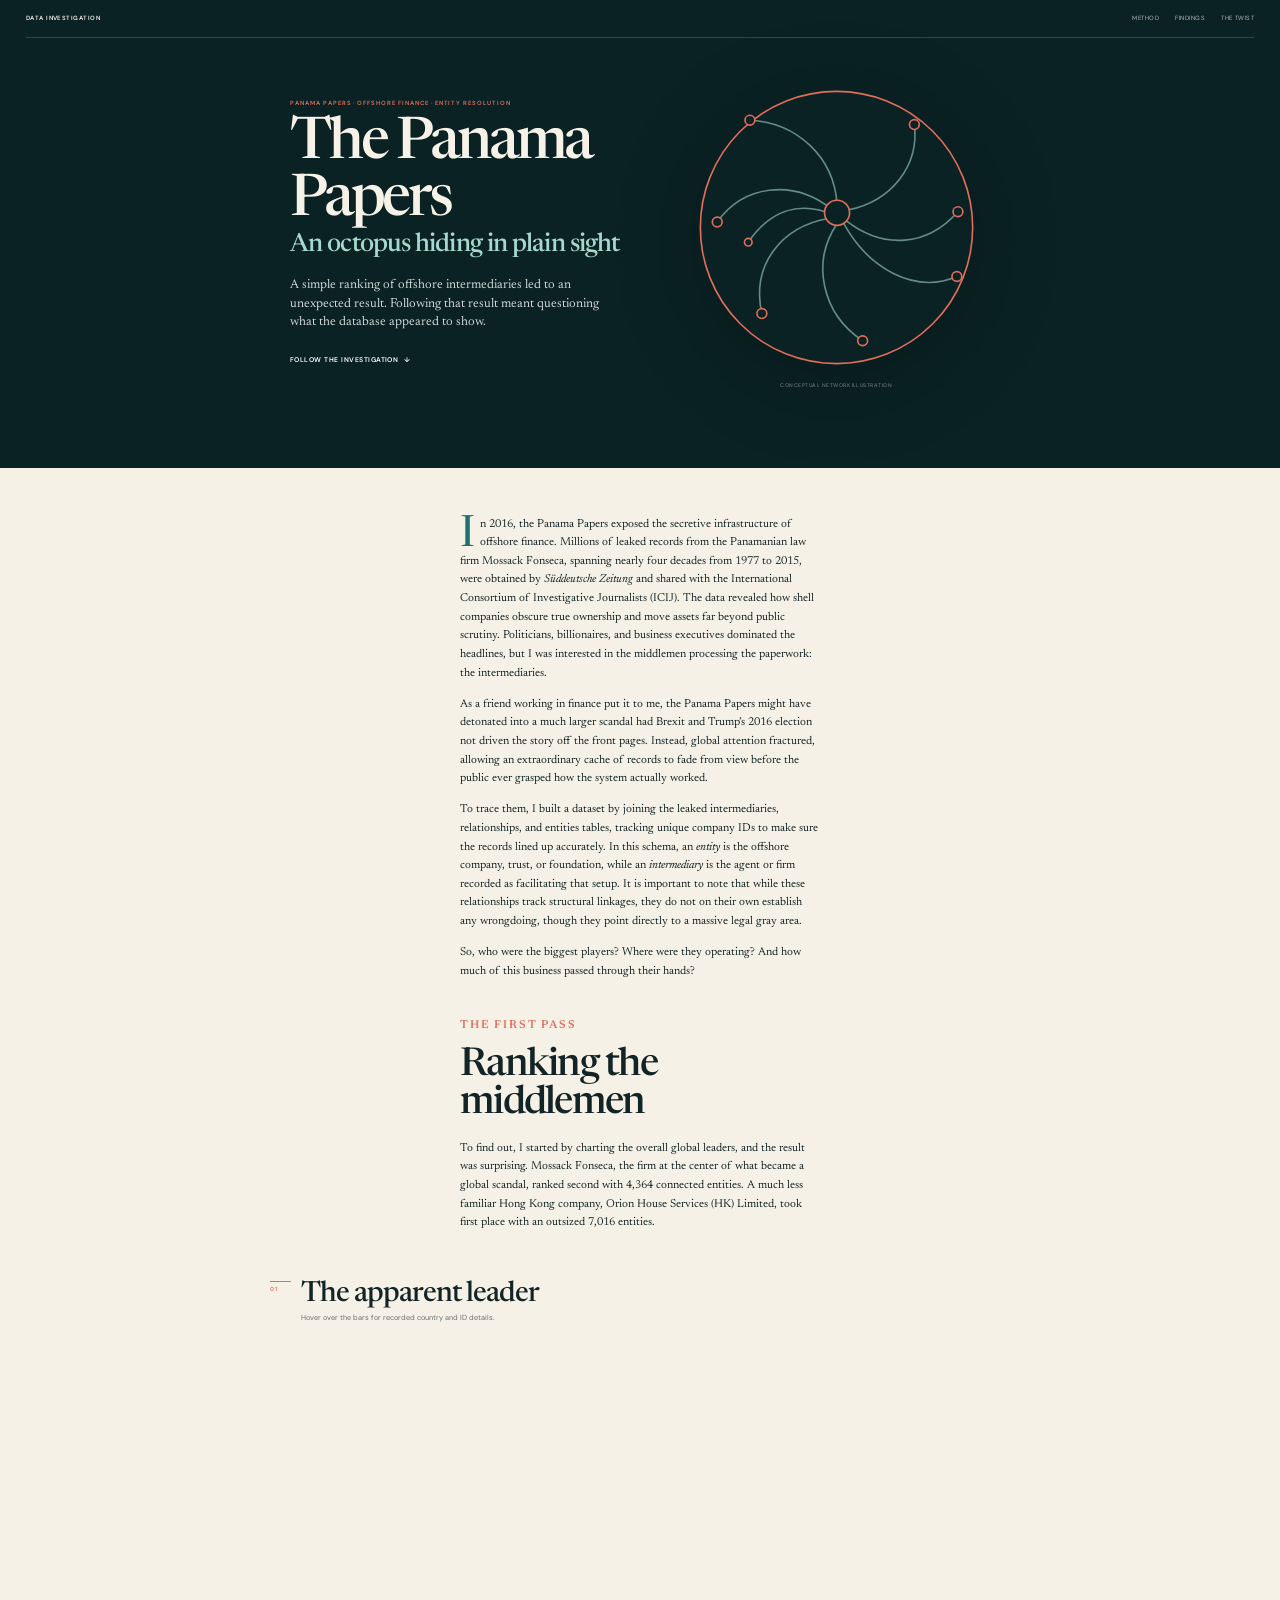
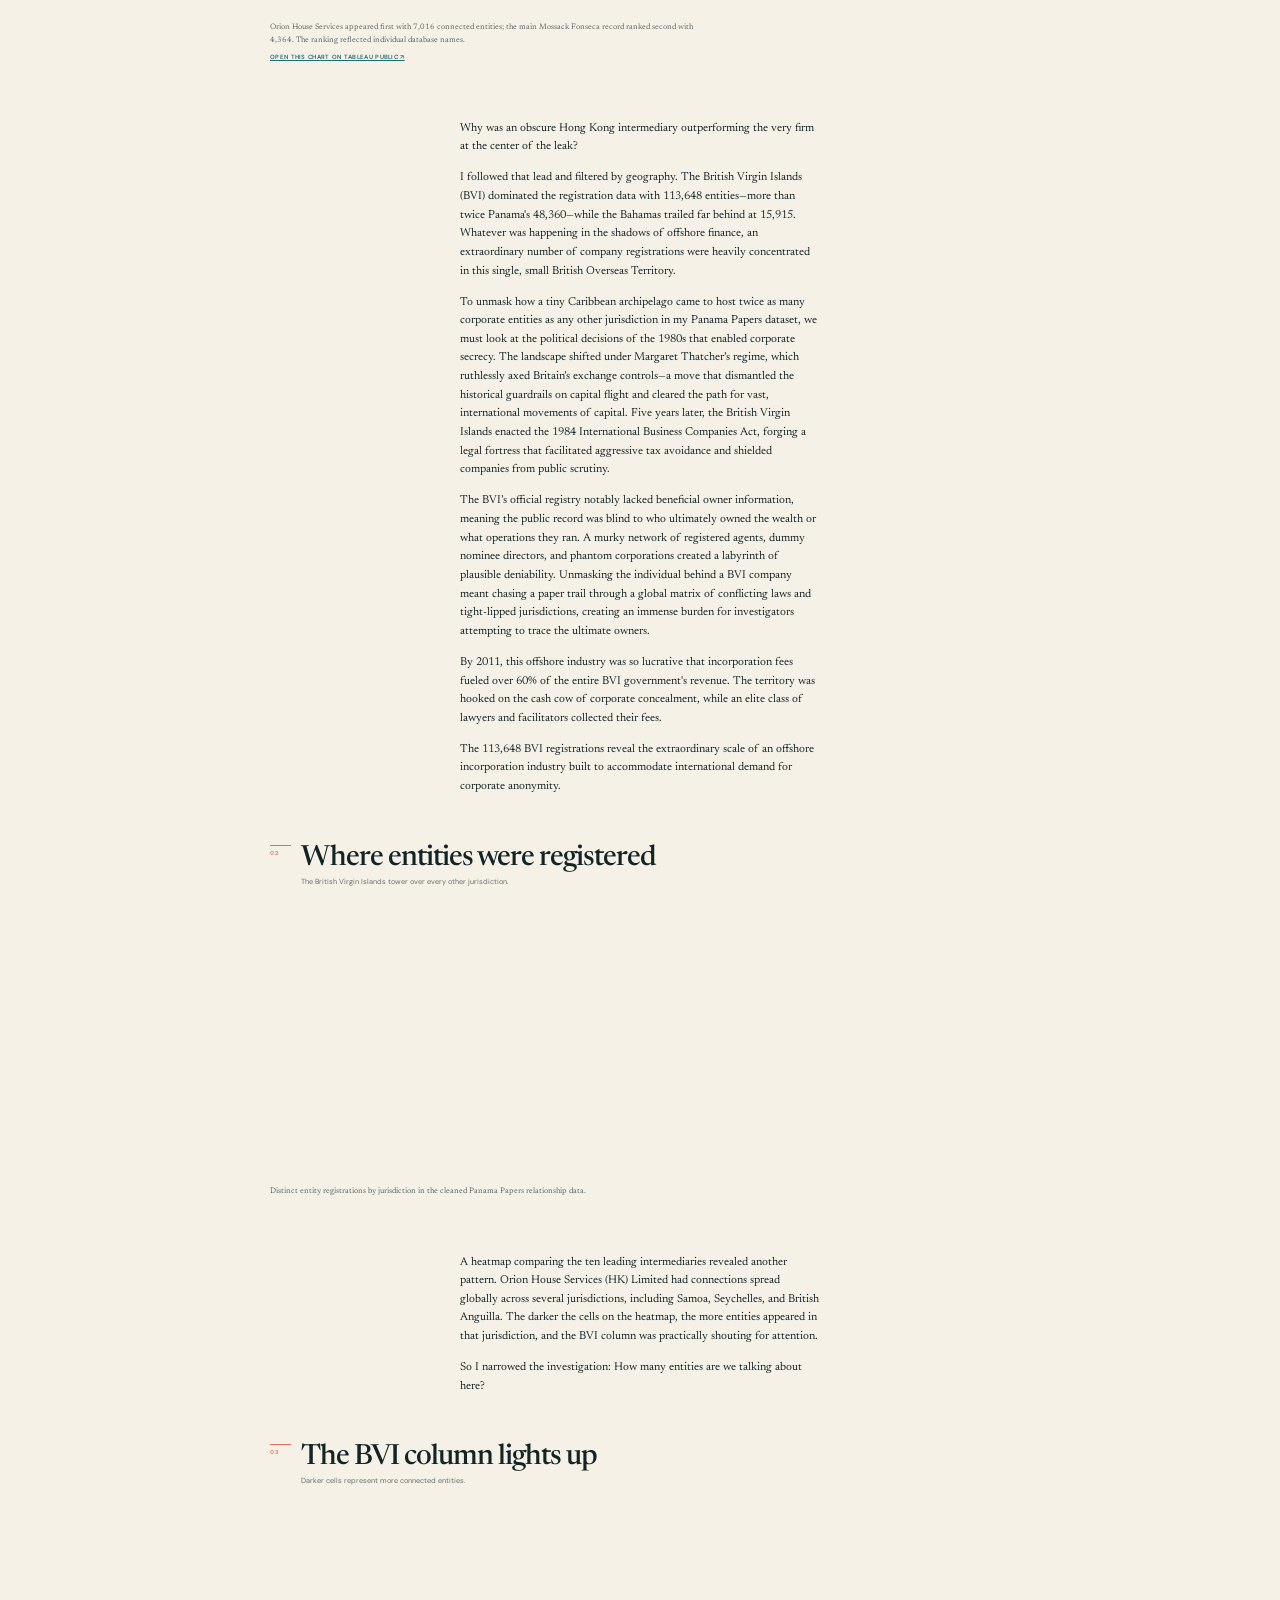
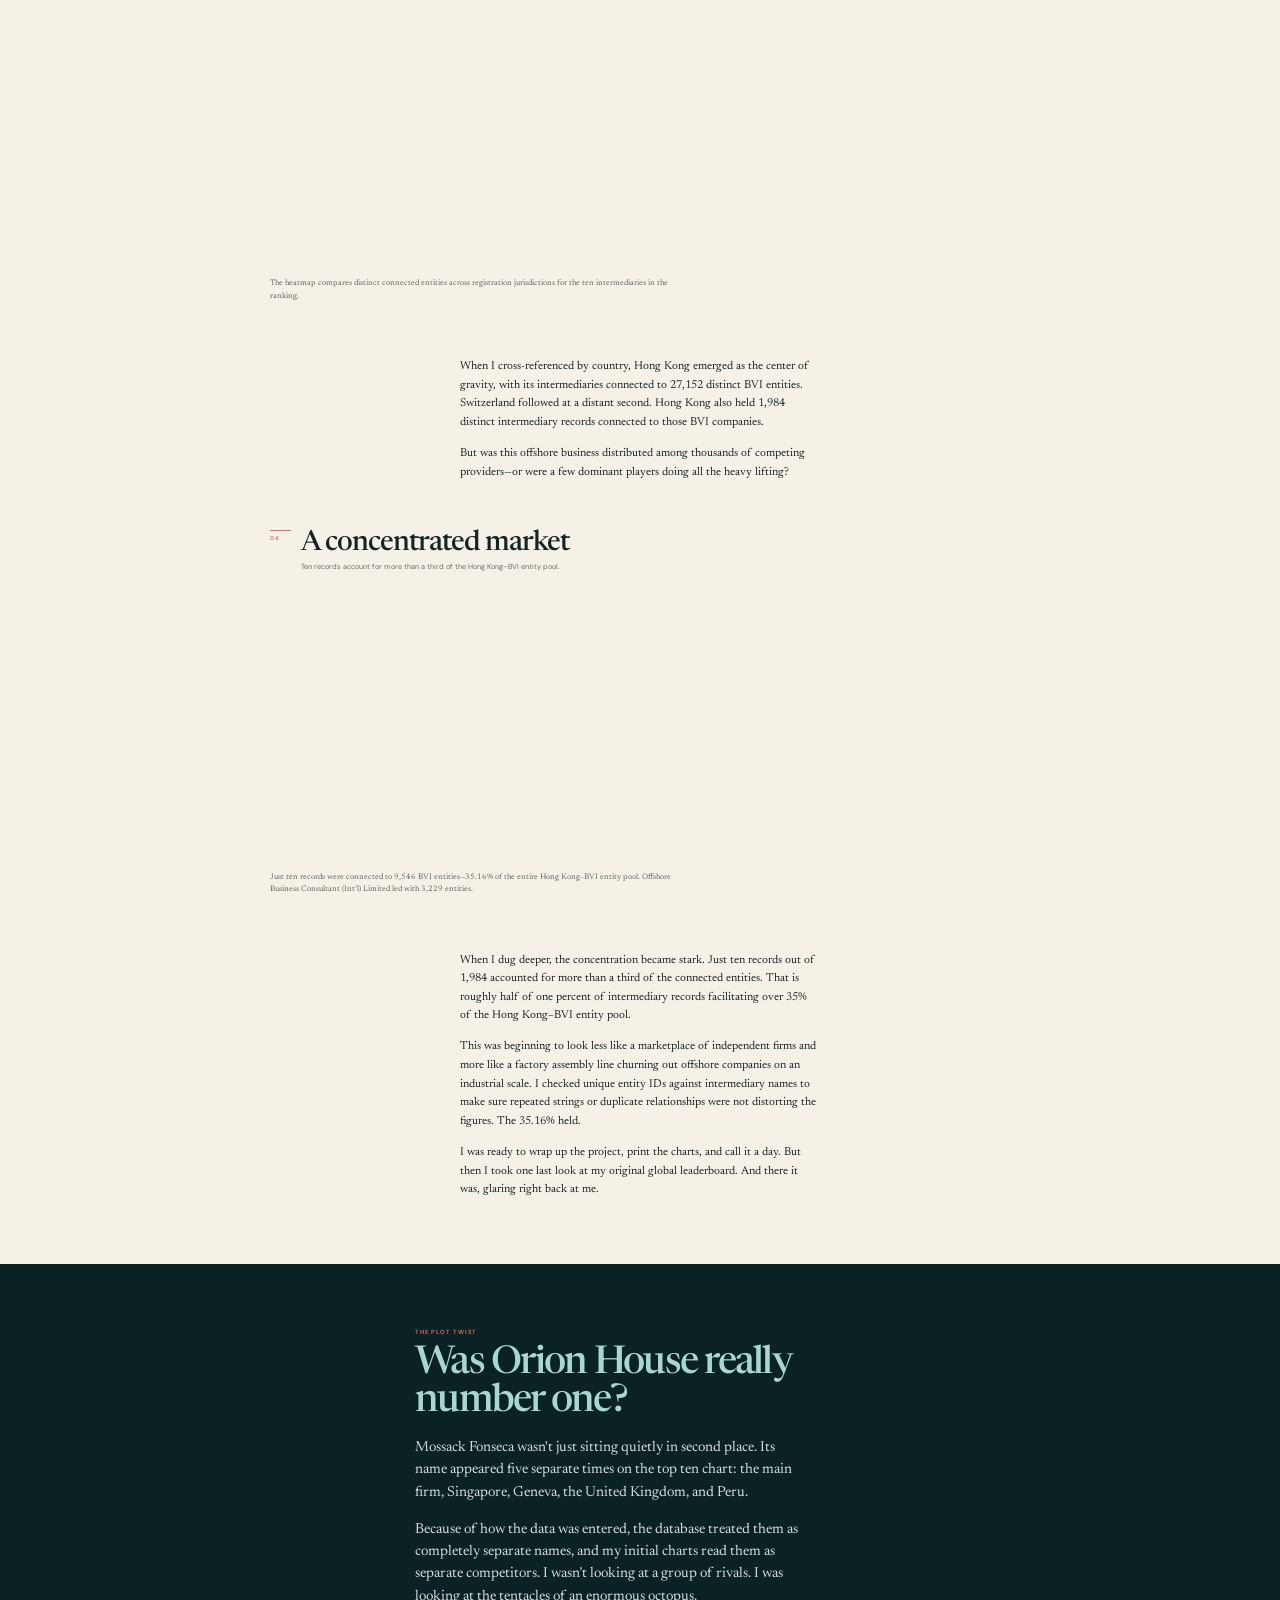
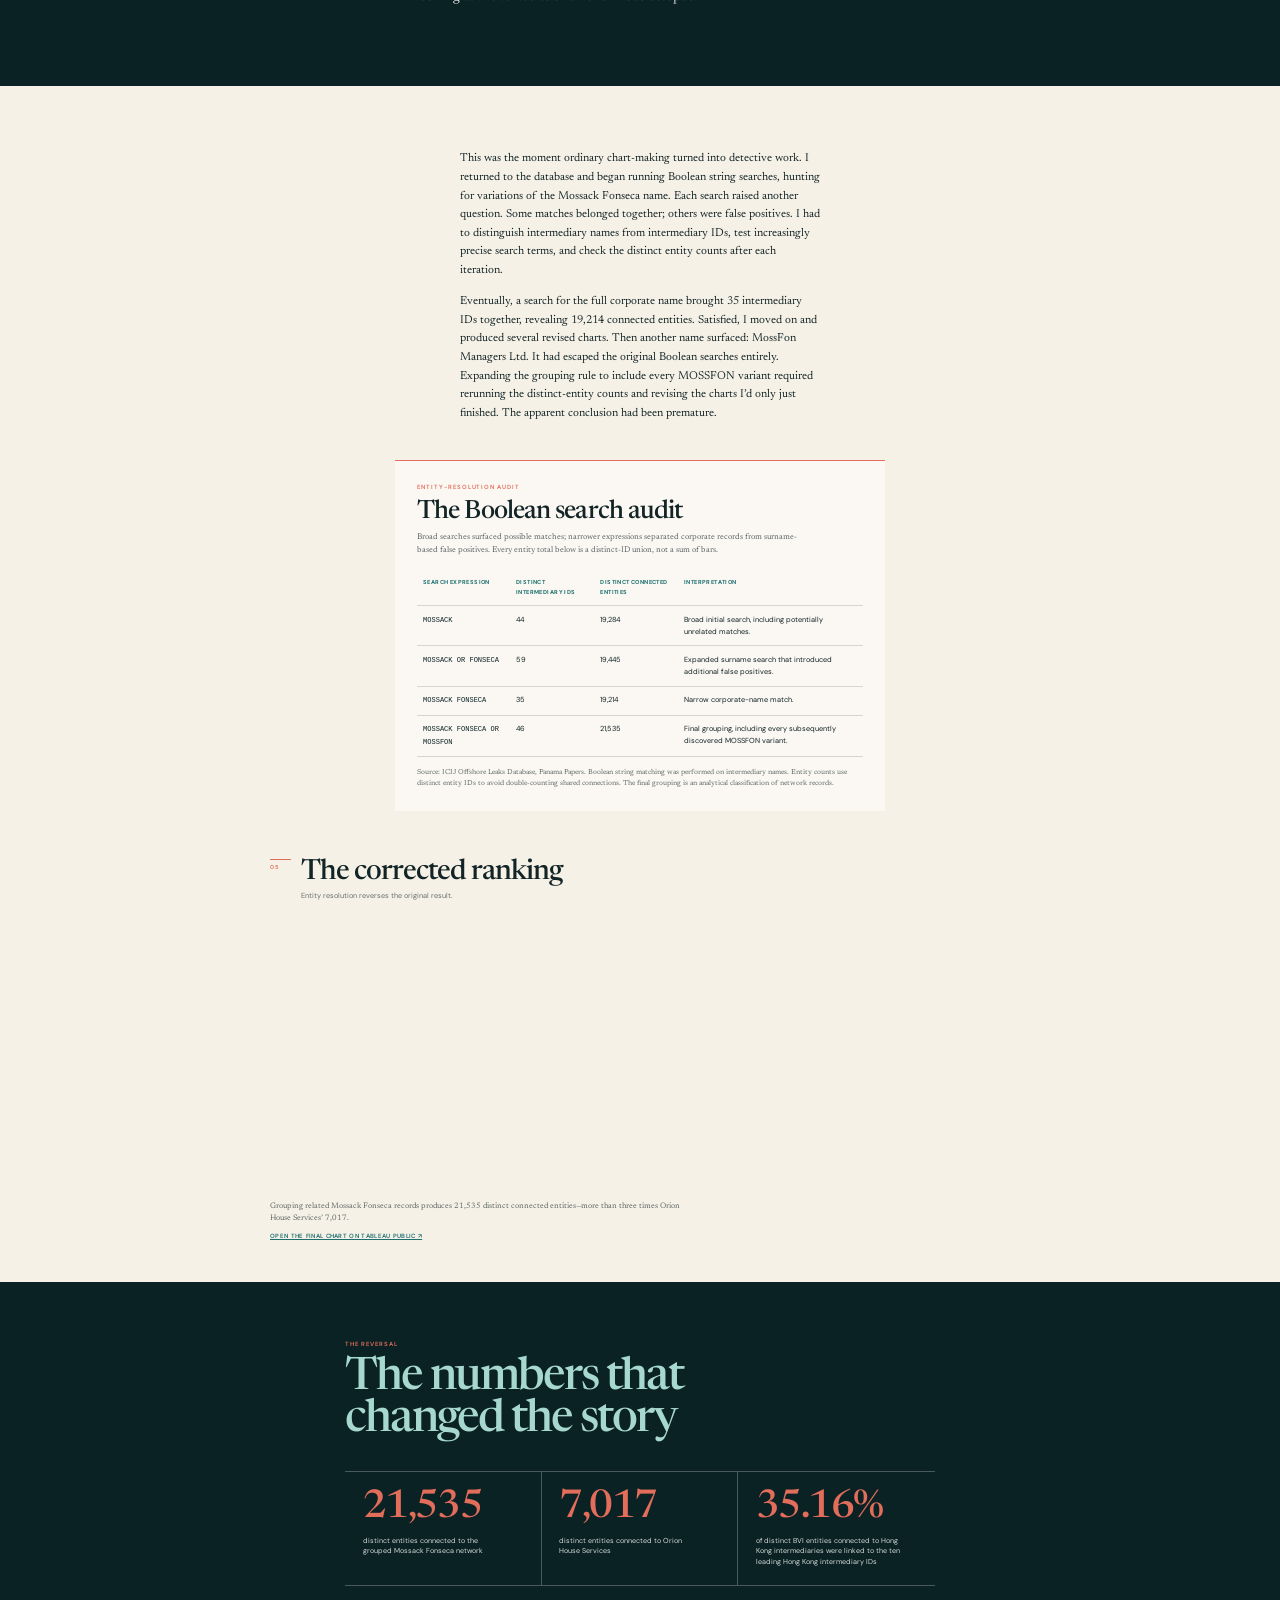
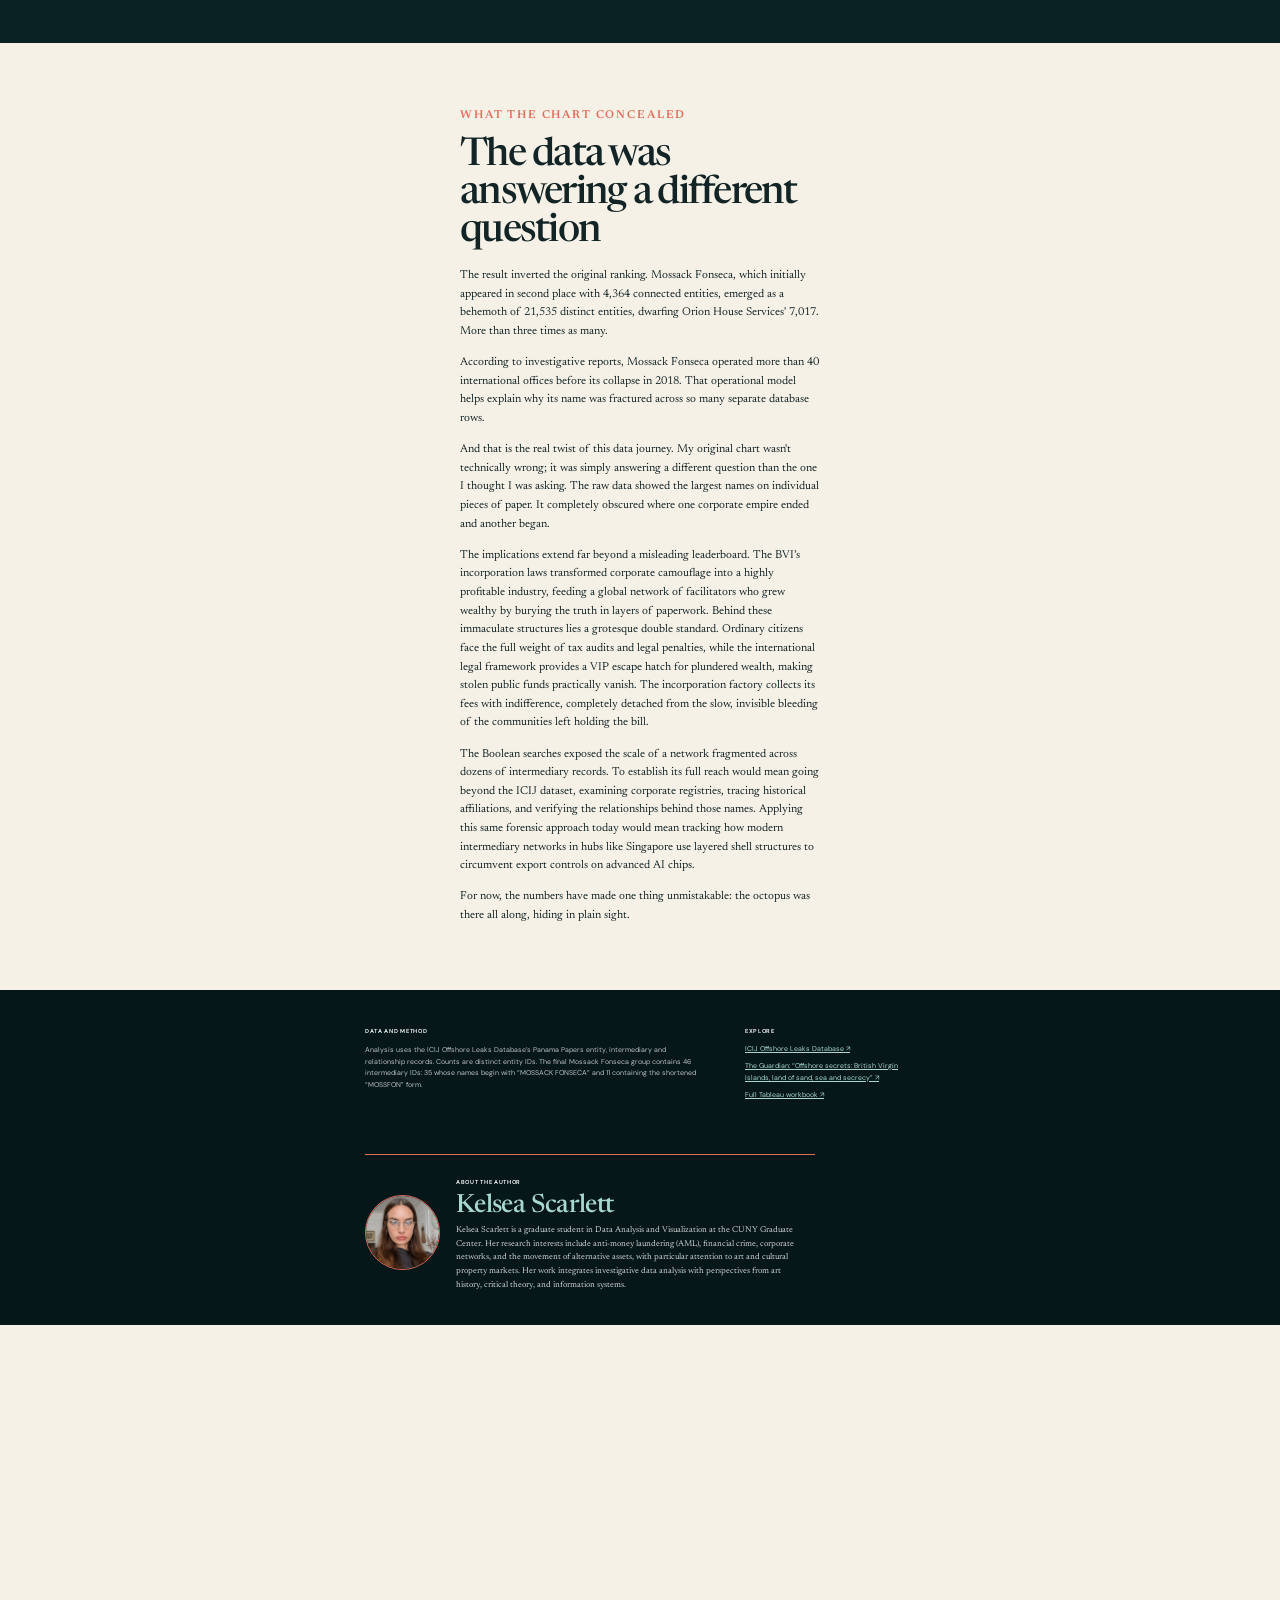
==== commit ce6ec39f: "Revise paragraph for clarity and emphasis" ====
--- a/index.html
+++ b/index.html
@@ -140,7 +140,7 @@
 
       <section class="prose">
         <p>When I dug deeper, the concentration became stark. Just ten records out of 1,984 accounted for more than a third of the connected entities. That is roughly half of one percent of intermediary records facilitating over 35% of the Hong Kong–BVI entity pool.</p>
-        <p>This didn't look like a fragmented financial marketplace; it looked like a factory assembly line. I checked unique entity IDs against intermediary names to make sure repeated strings or duplicate relationships were not distorting the figures. The 35.16% held.</p>
+        <p>This was beginning to look less like a marketplace of independent firms and more like a factory assembly line churning out offshore companies on an industrial scale. I checked unique entity IDs against intermediary names to make sure repeated strings or duplicate relationships were not distorting the figures. The 35.16% held.</p>
         <p>I was ready to wrap up the project, print the charts, and call it a day. But then I took one last look at my original global leaderboard. And there it was, glaring right back at me.</p>
       </section>
 
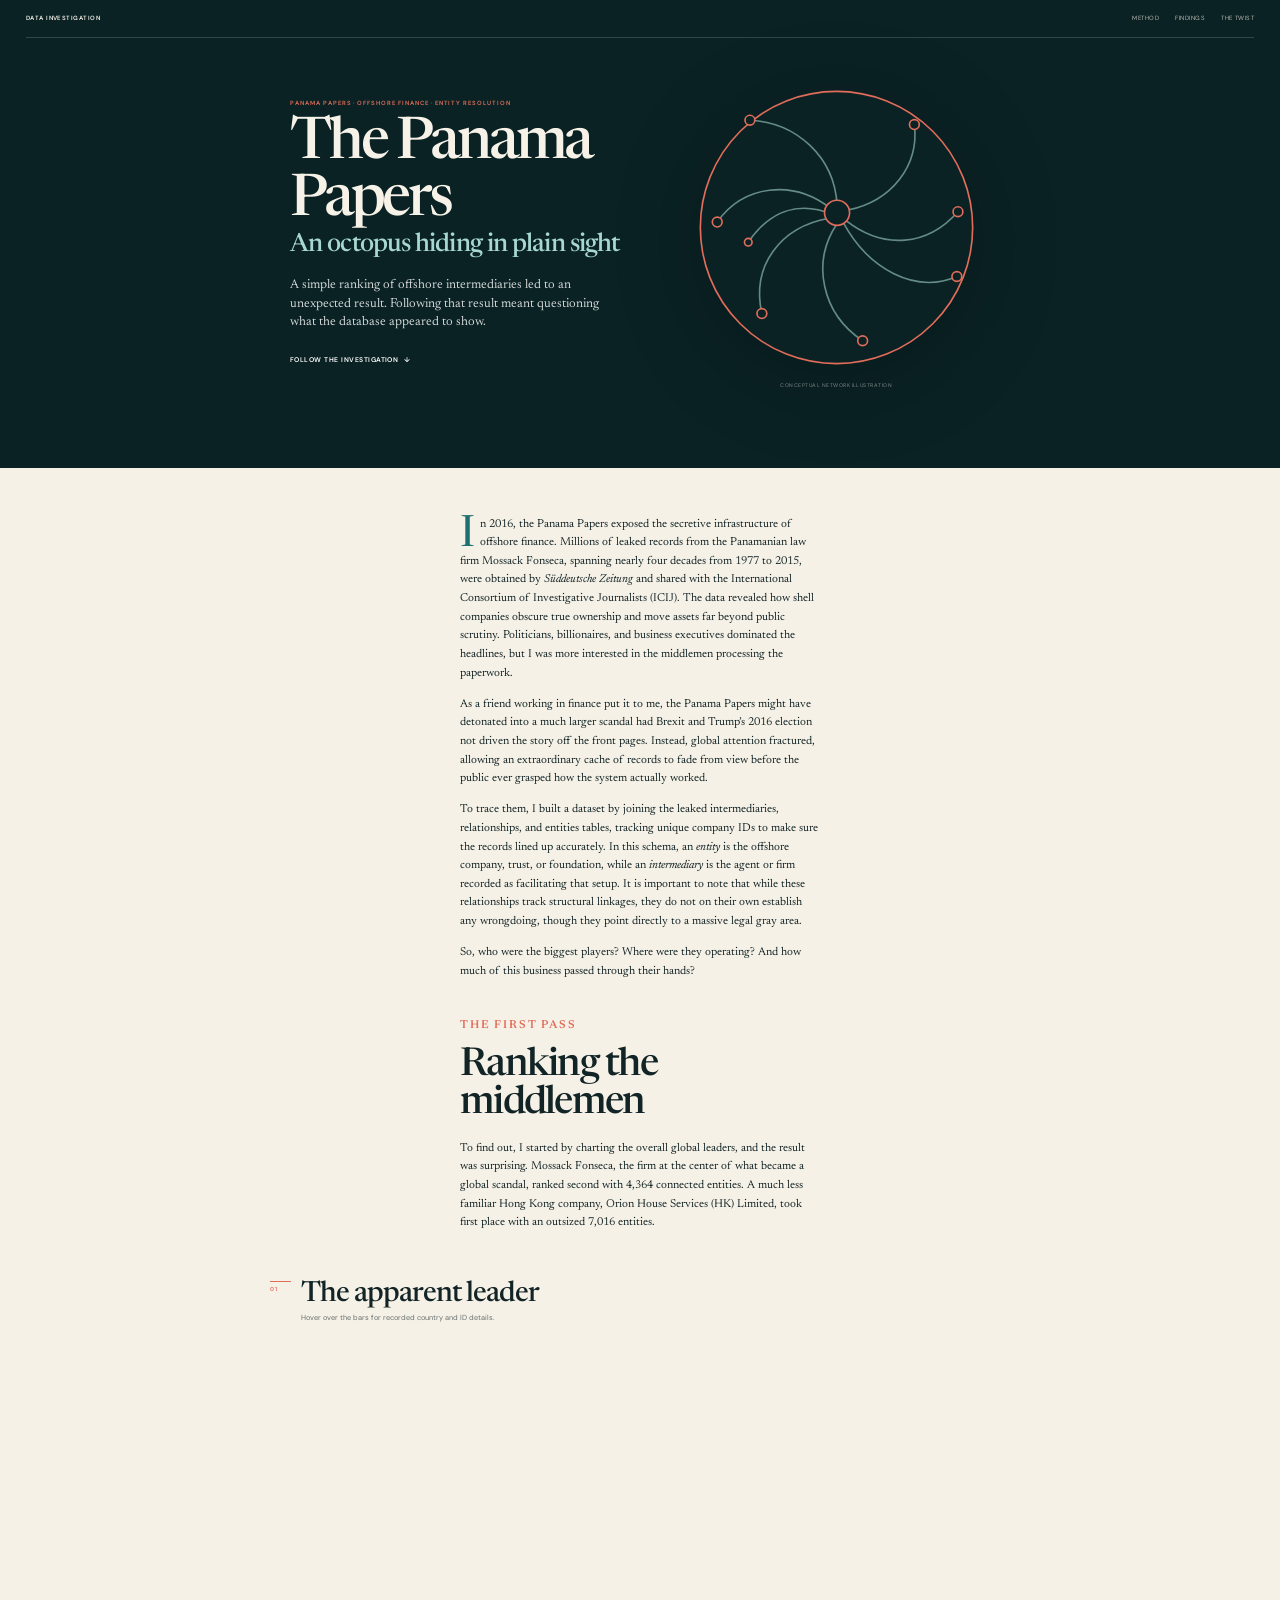
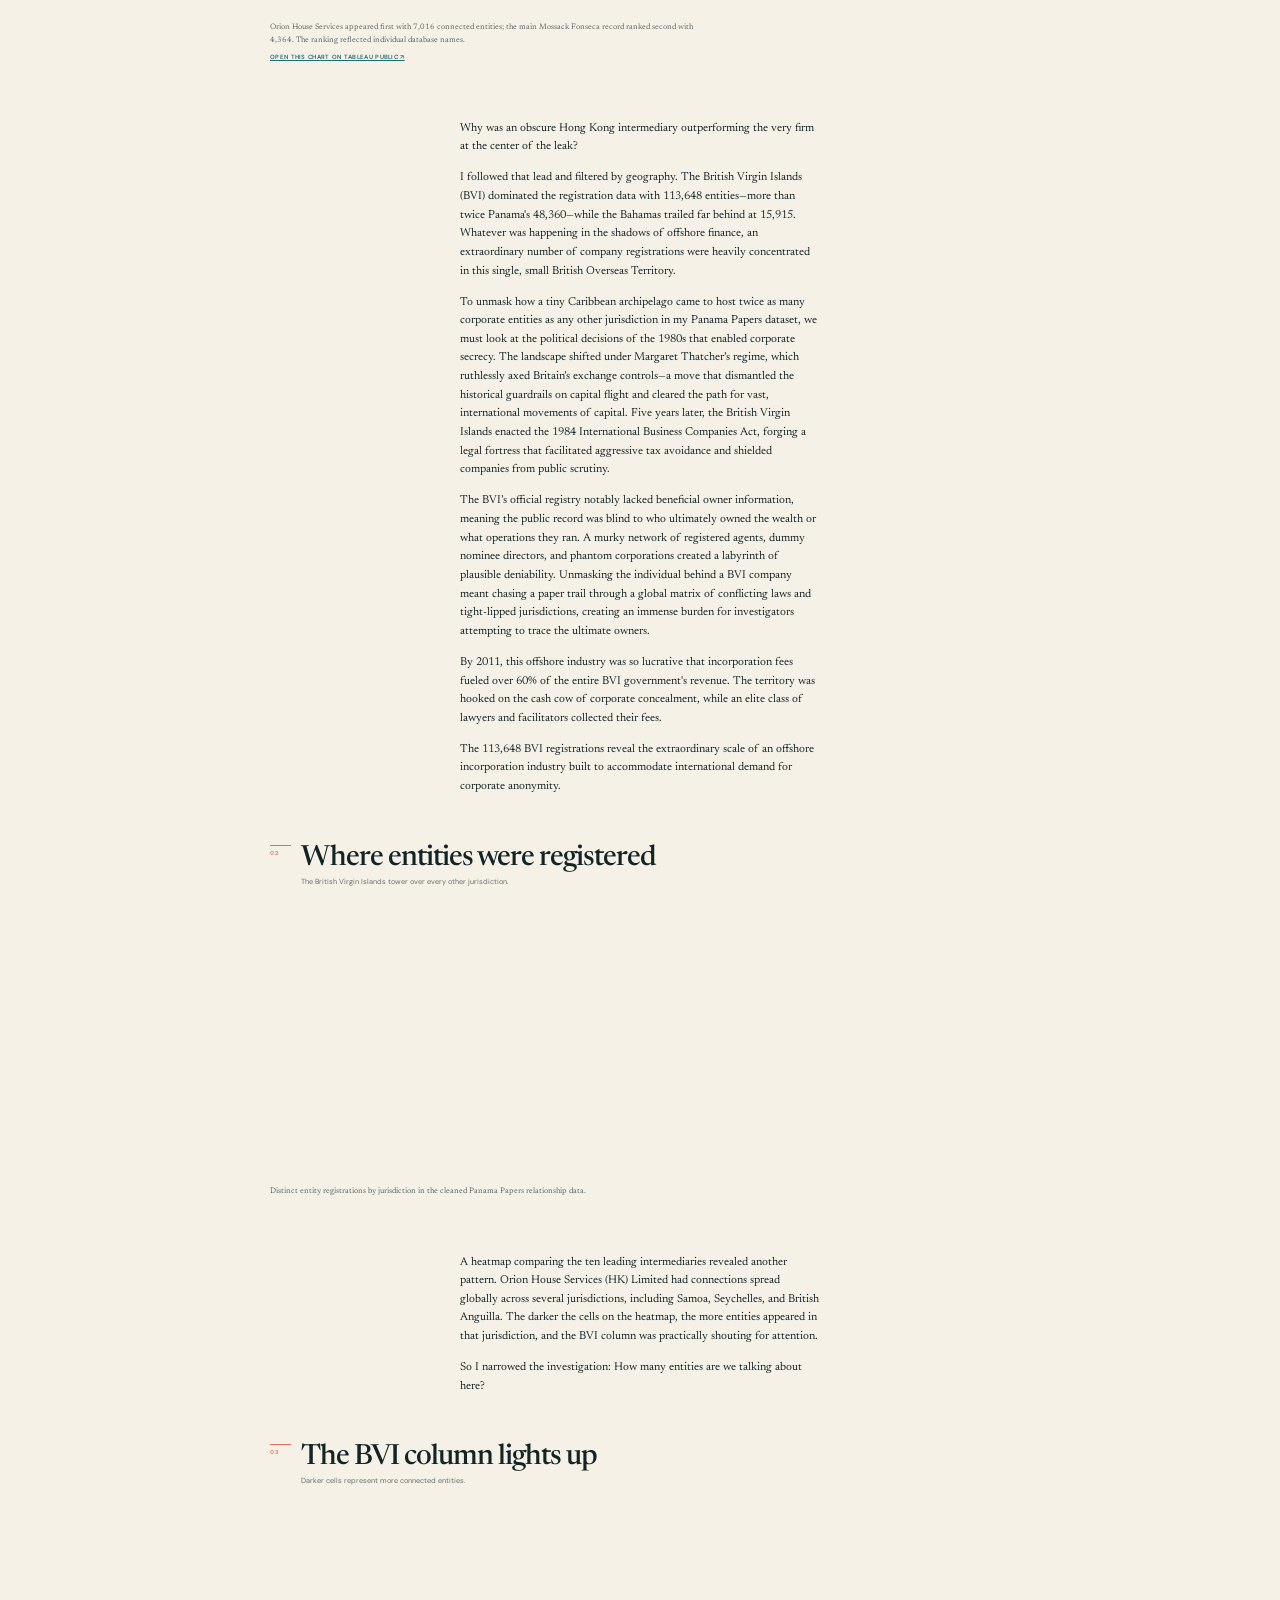
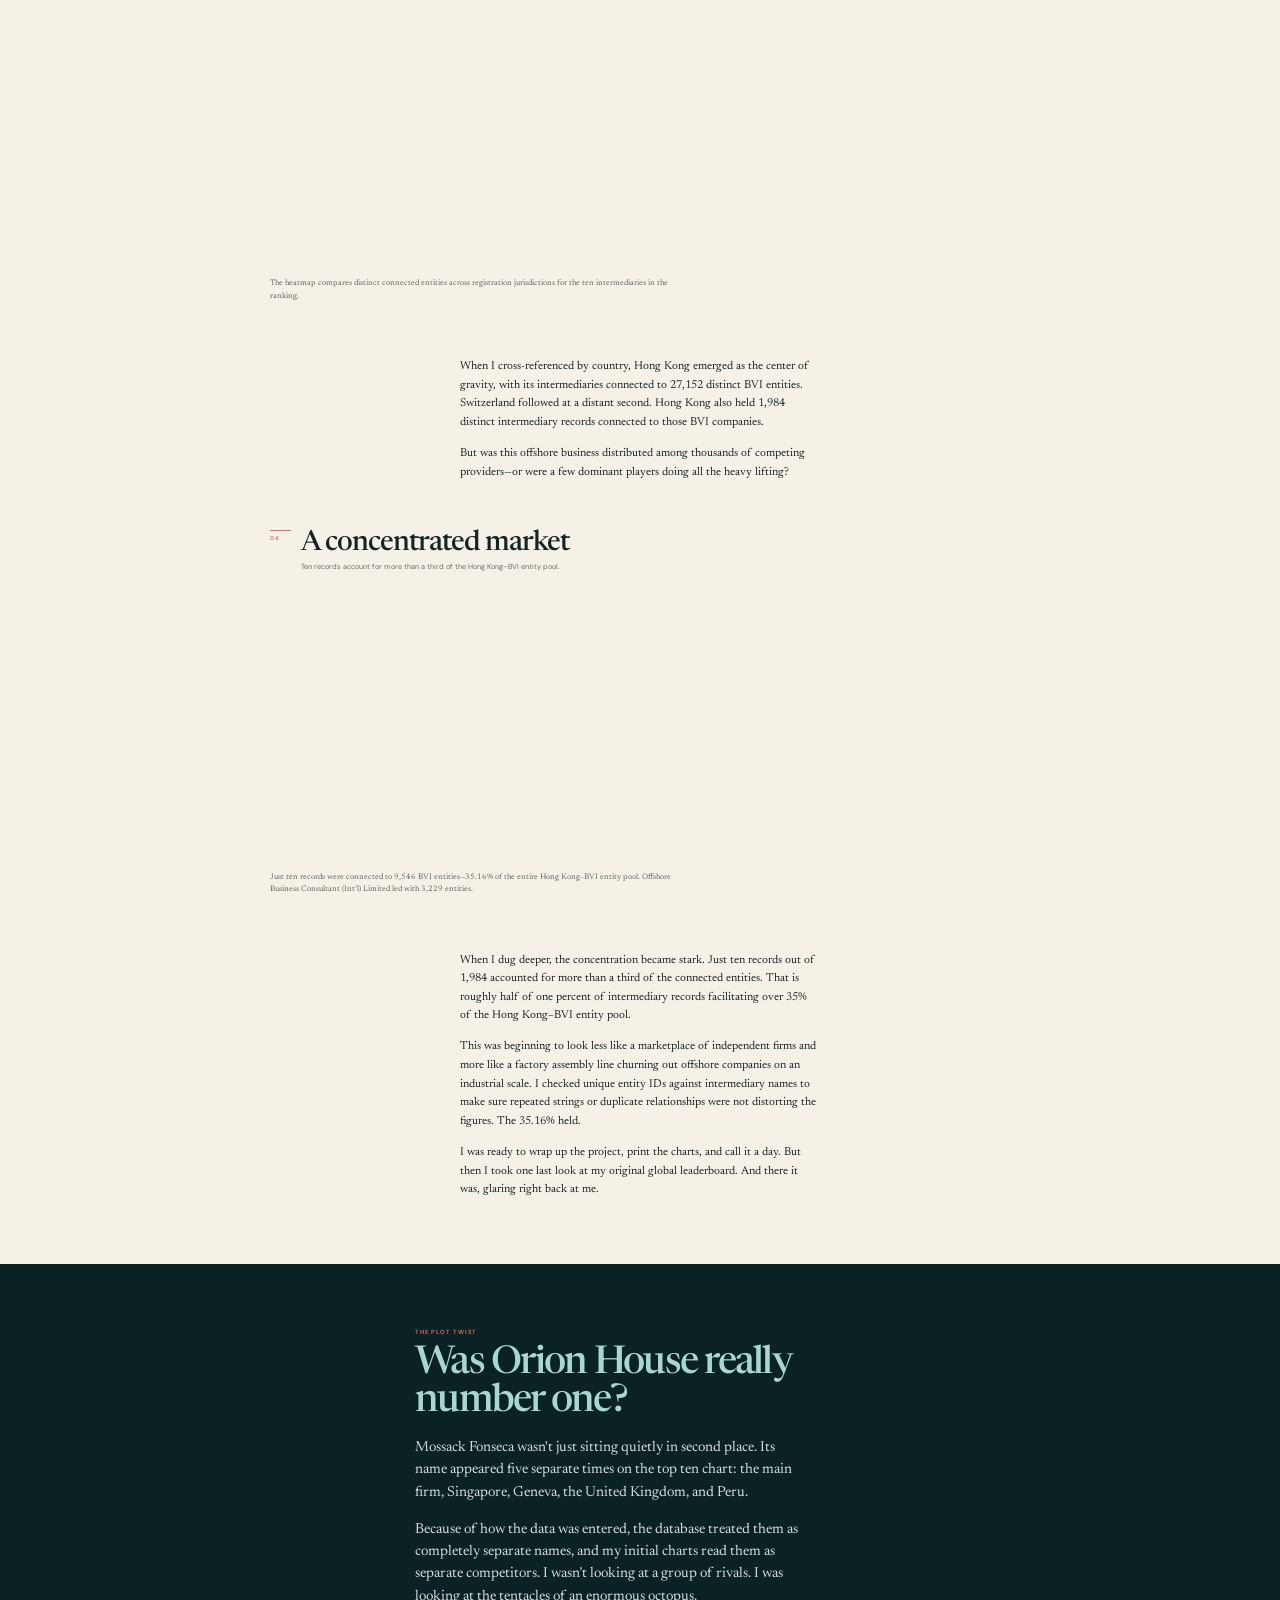
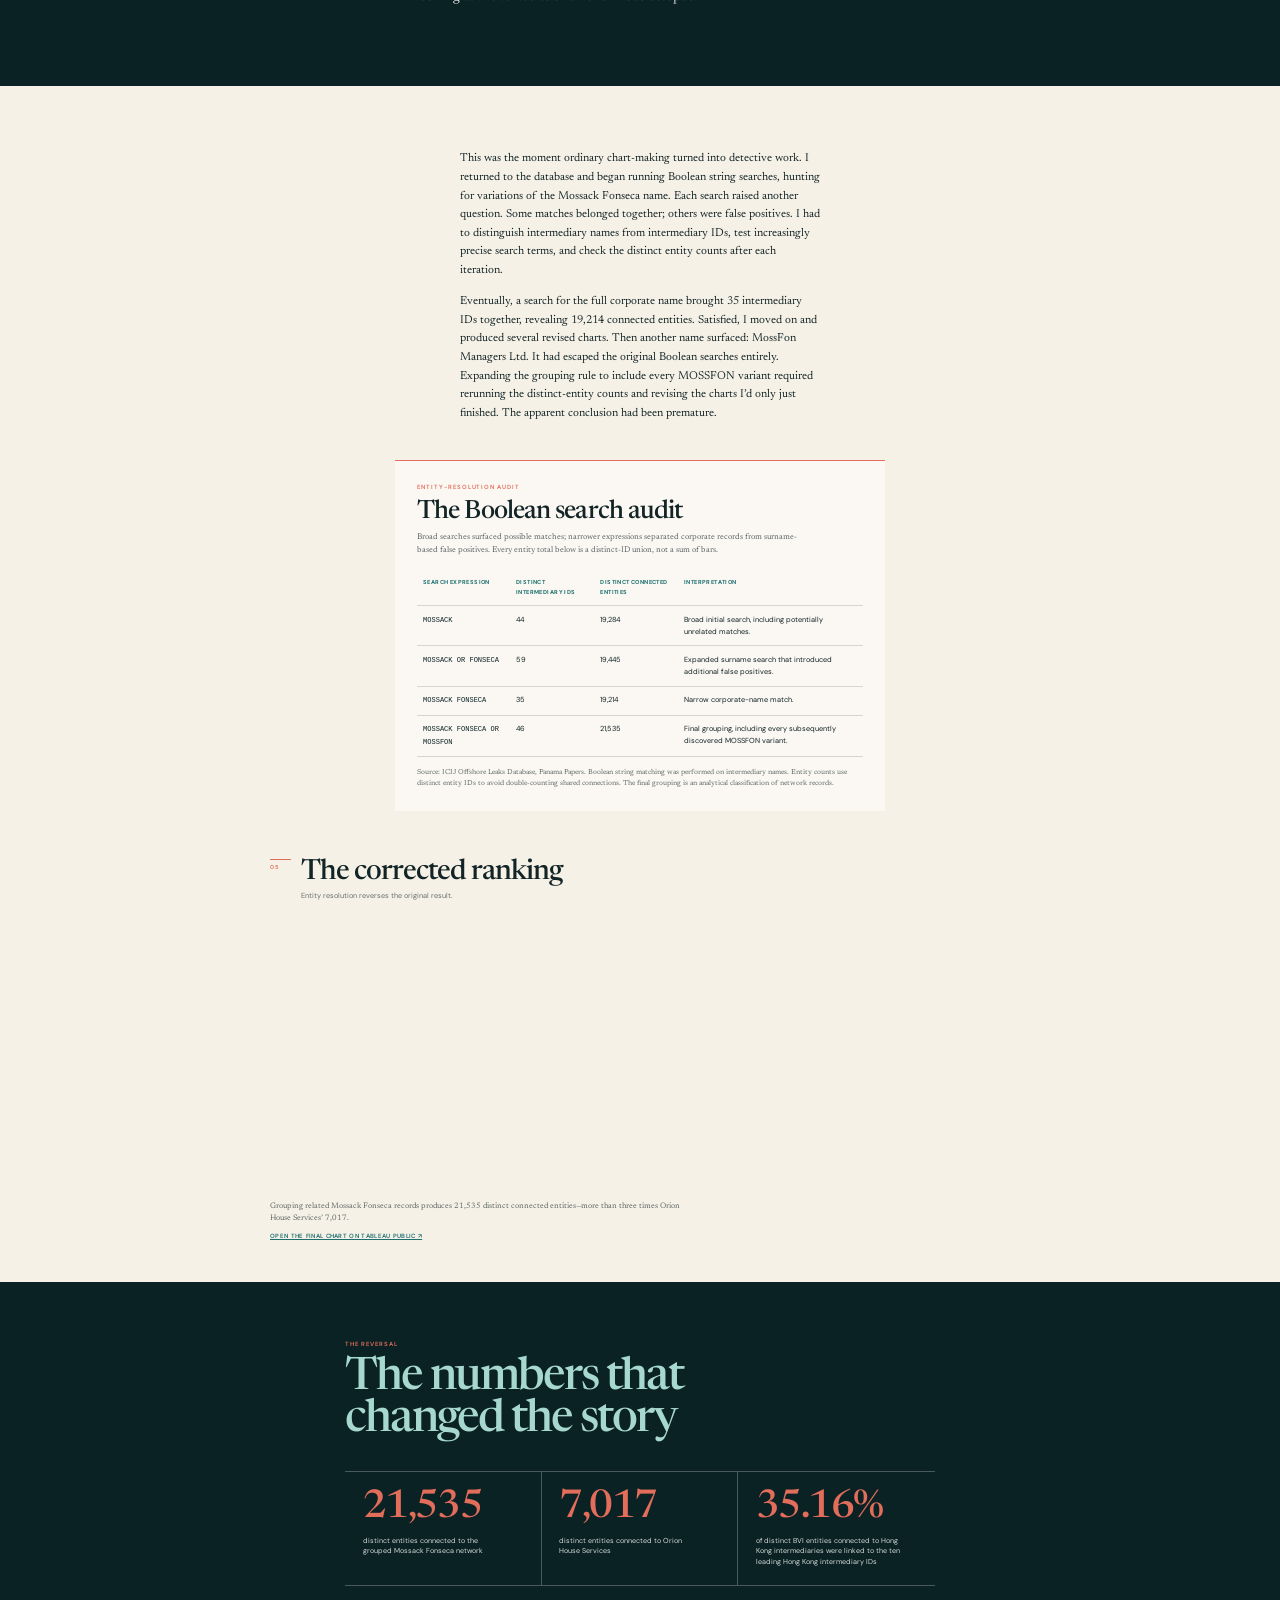
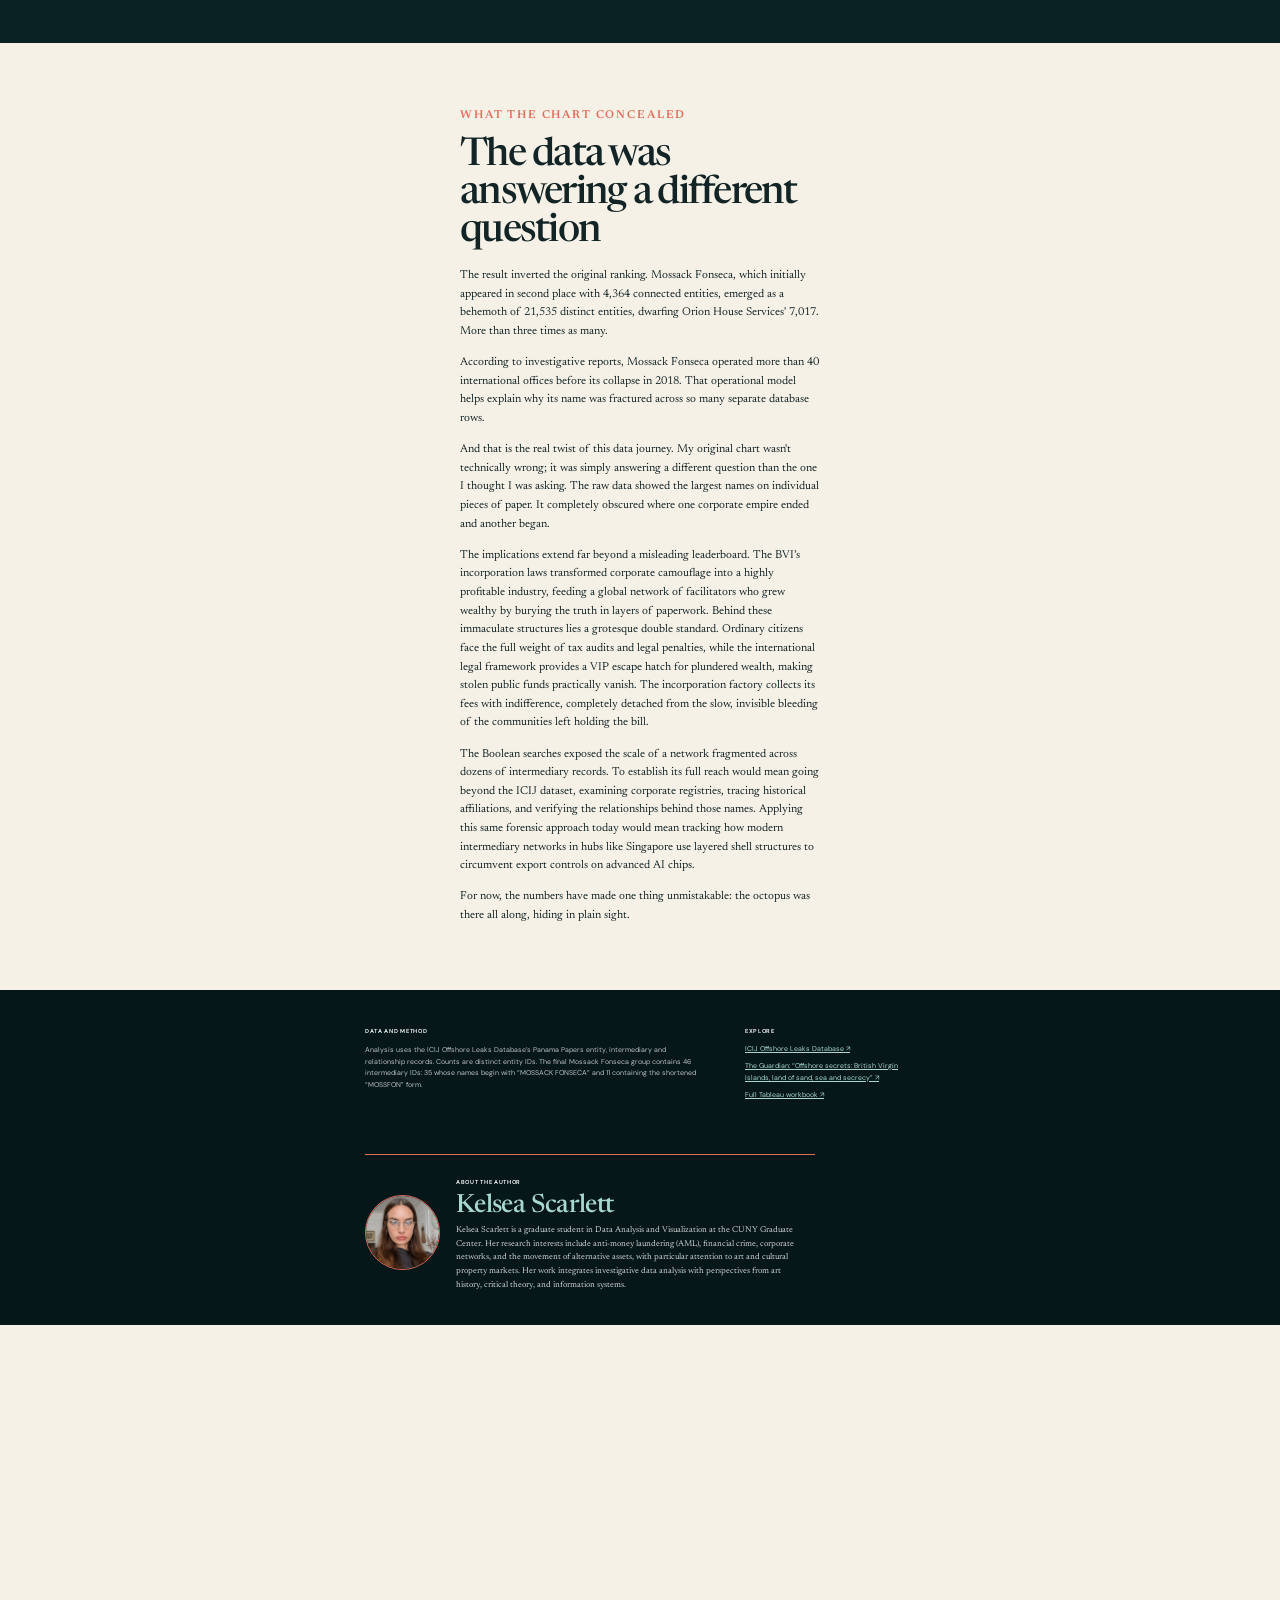
==== commit acf90e2c: "Clarify interest in middlemen in Panama Papers section Replaced 'I was interested in the middlemen' " ====
--- a/index.html
+++ b/index.html
@@ -62,7 +62,7 @@
   <main>
     <article>
       <section class="prose opening" id="opening">
-        <p class="dropcap">In 2016, the Panama Papers exposed the secretive infrastructure of offshore finance. Millions of leaked records from the Panamanian law firm Mossack Fonseca, spanning nearly four decades from 1977 to 2015, were obtained by <em>Süddeutsche Zeitung</em> and shared with the International Consortium of Investigative Journalists (ICIJ). The data revealed how shell companies obscure true ownership and move assets far beyond public scrutiny. Politicians, billionaires, and business executives dominated the headlines, but I was interested in the middlemen processing the paperwork: the intermediaries.</p>
+        <p class="dropcap">In 2016, the Panama Papers exposed the secretive infrastructure of offshore finance. Millions of leaked records from the Panamanian law firm Mossack Fonseca, spanning nearly four decades from 1977 to 2015, were obtained by <em>Süddeutsche Zeitung</em> and shared with the International Consortium of Investigative Journalists (ICIJ). The data revealed how shell companies obscure true ownership and move assets far beyond public scrutiny. Politicians, billionaires, and business executives dominated the headlines, but I was more interested in the middlemen processing the paperwork.</p>
         <p>As a friend working in finance put it to me, the Panama Papers might have detonated into a much larger scandal had Brexit and Trump’s 2016 election not driven the story off the front pages. Instead, global attention fractured, allowing an extraordinary cache of records to fade from view before the public ever grasped how the system actually worked.</p>
         <p>To trace them, I built a dataset by joining the leaked intermediaries, relationships, and entities tables, tracking unique company IDs to make sure the records lined up accurately. In this schema, an <em>entity</em> is the offshore company, trust, or foundation, while an <em>intermediary</em> is the agent or firm recorded as facilitating that setup. It is important to note that while these relationships track structural linkages, they do not on their own establish any wrongdoing, though they point directly to a massive legal gray area.</p>
         <p>So, who were the biggest players? Where were they operating? And how much of this business passed through their hands?</p>
